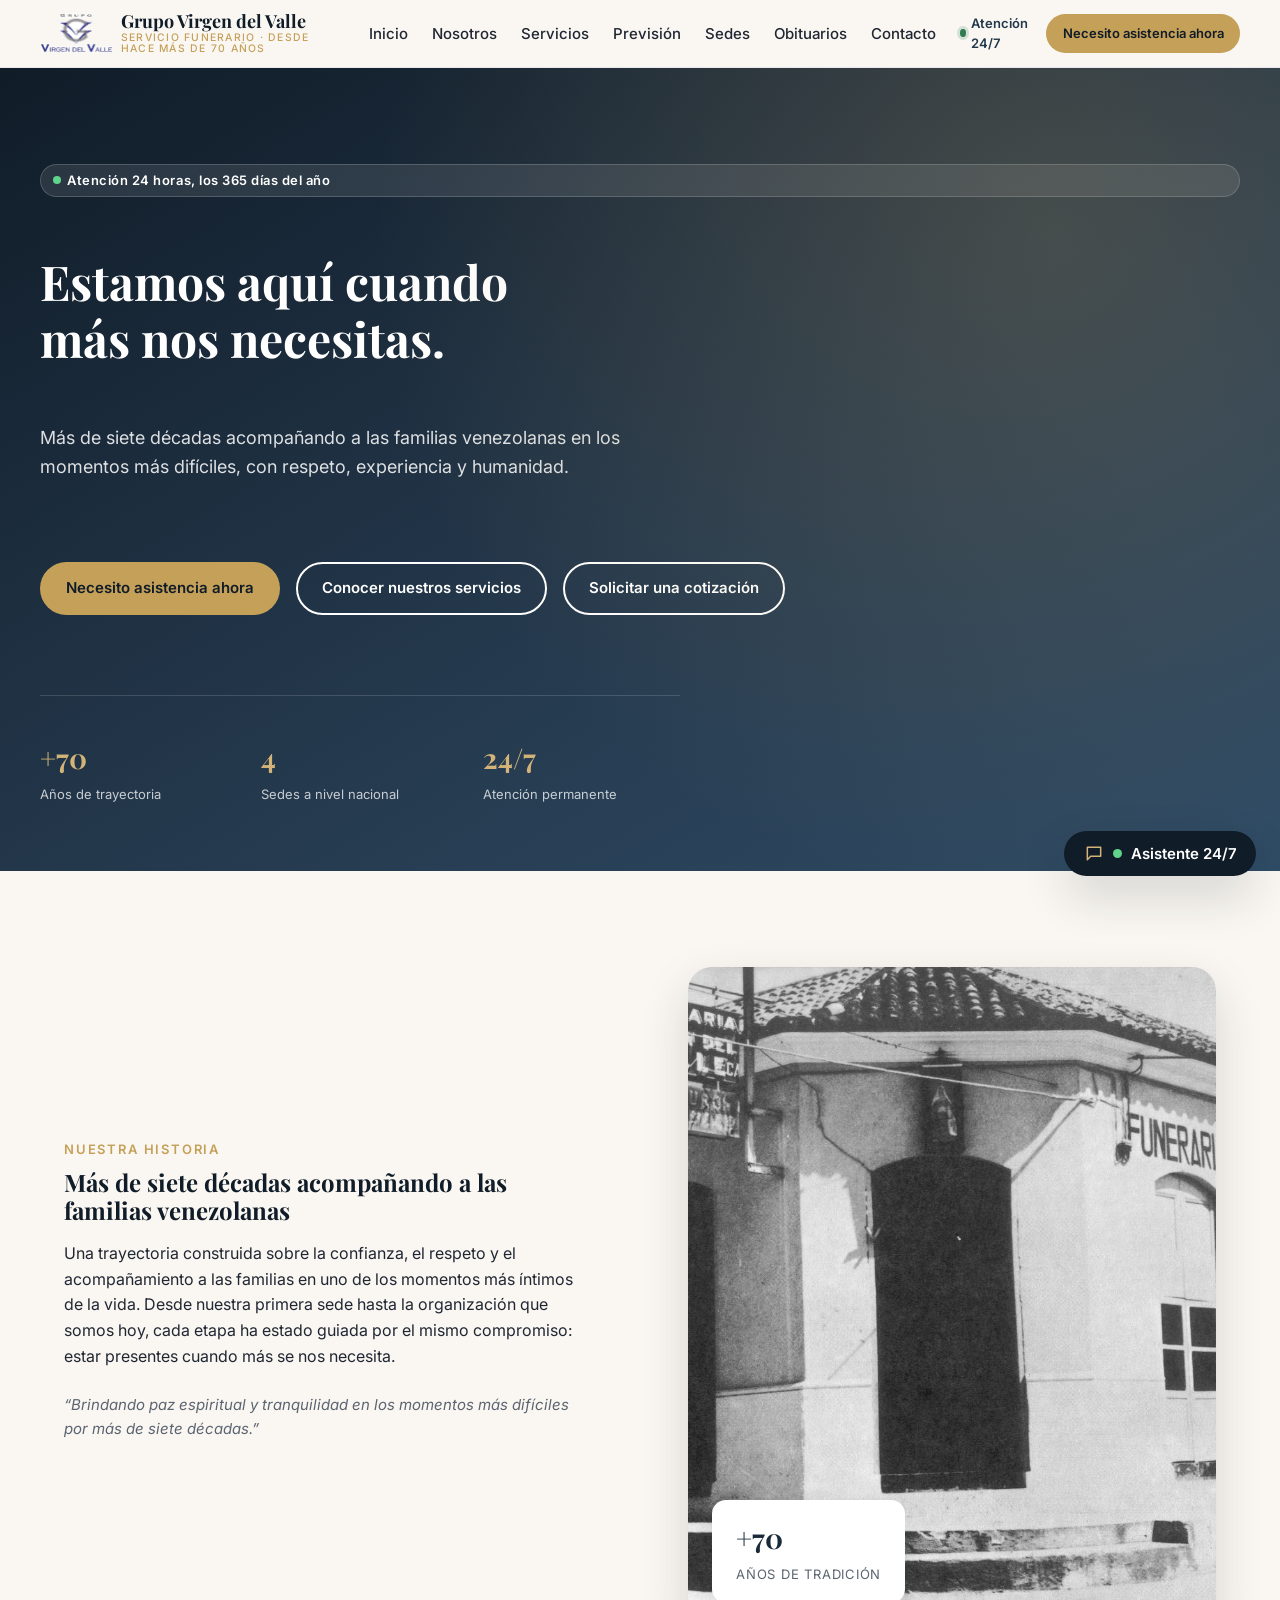
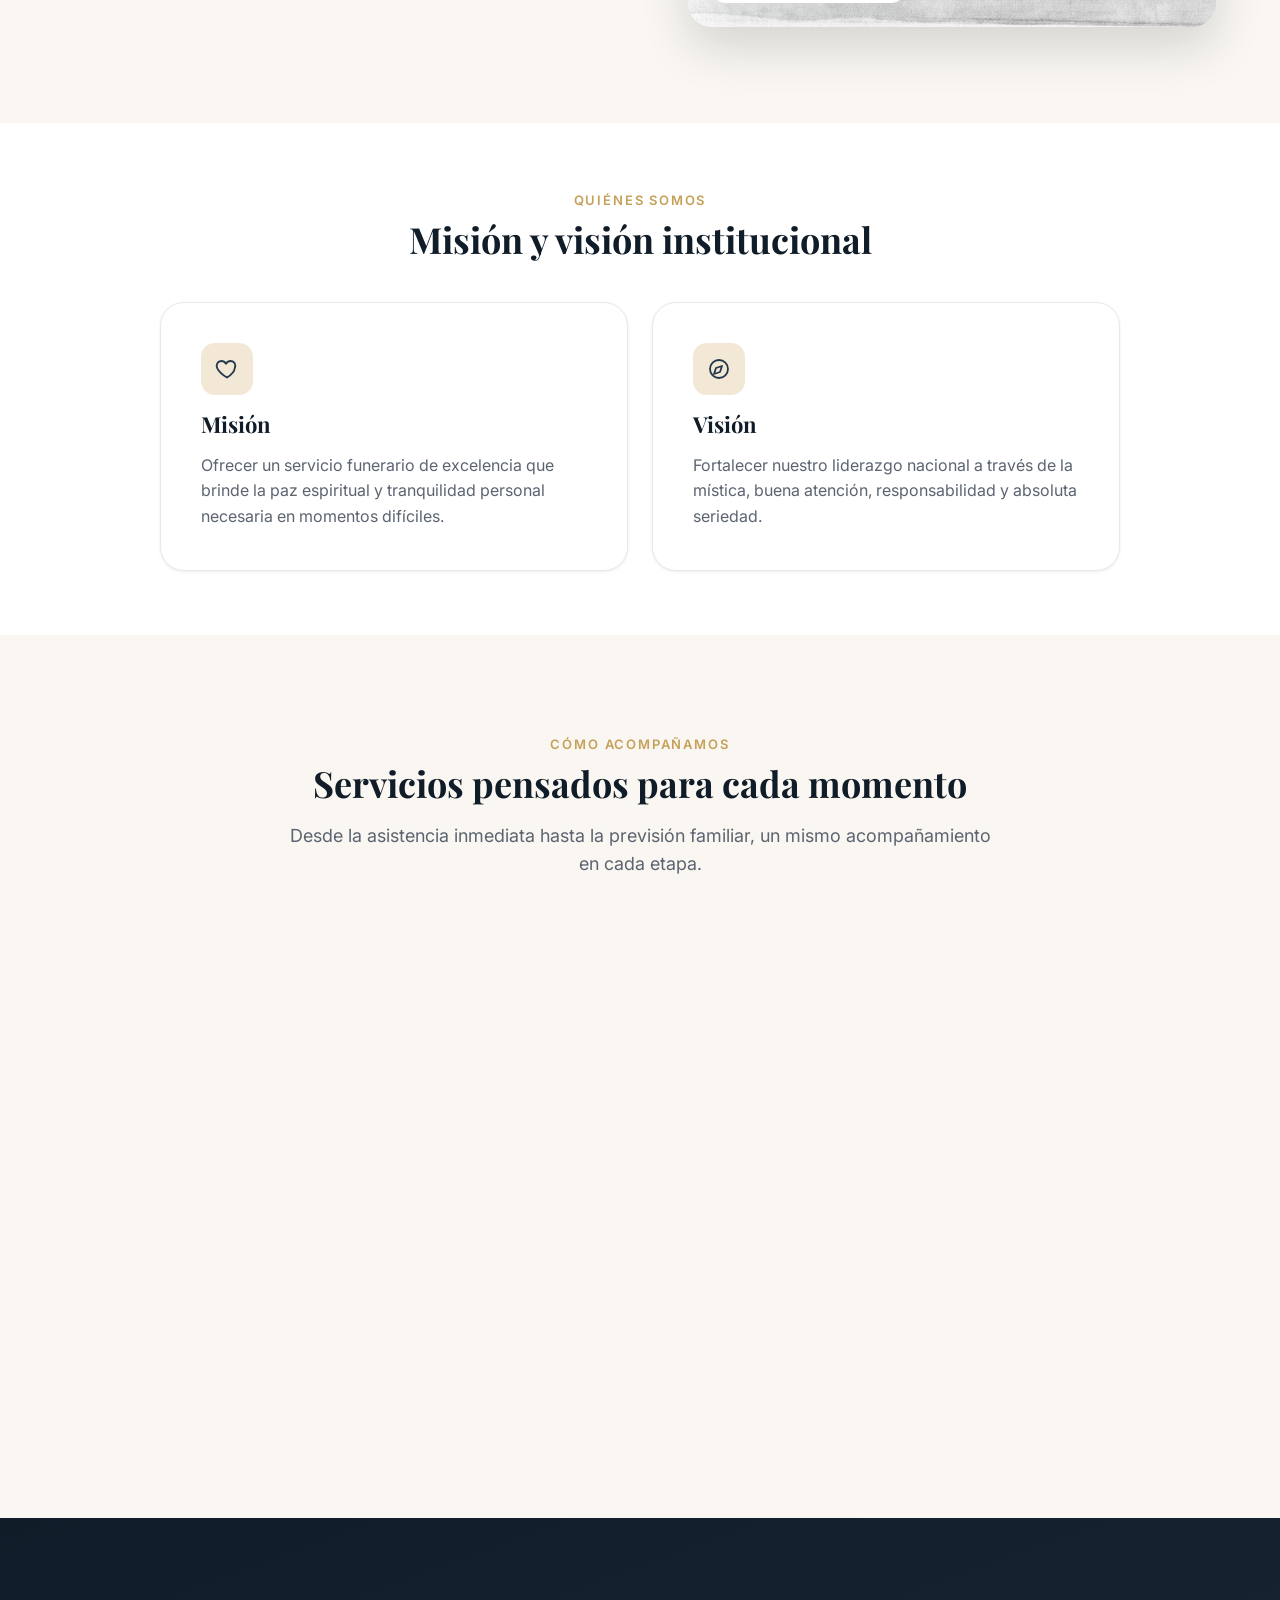
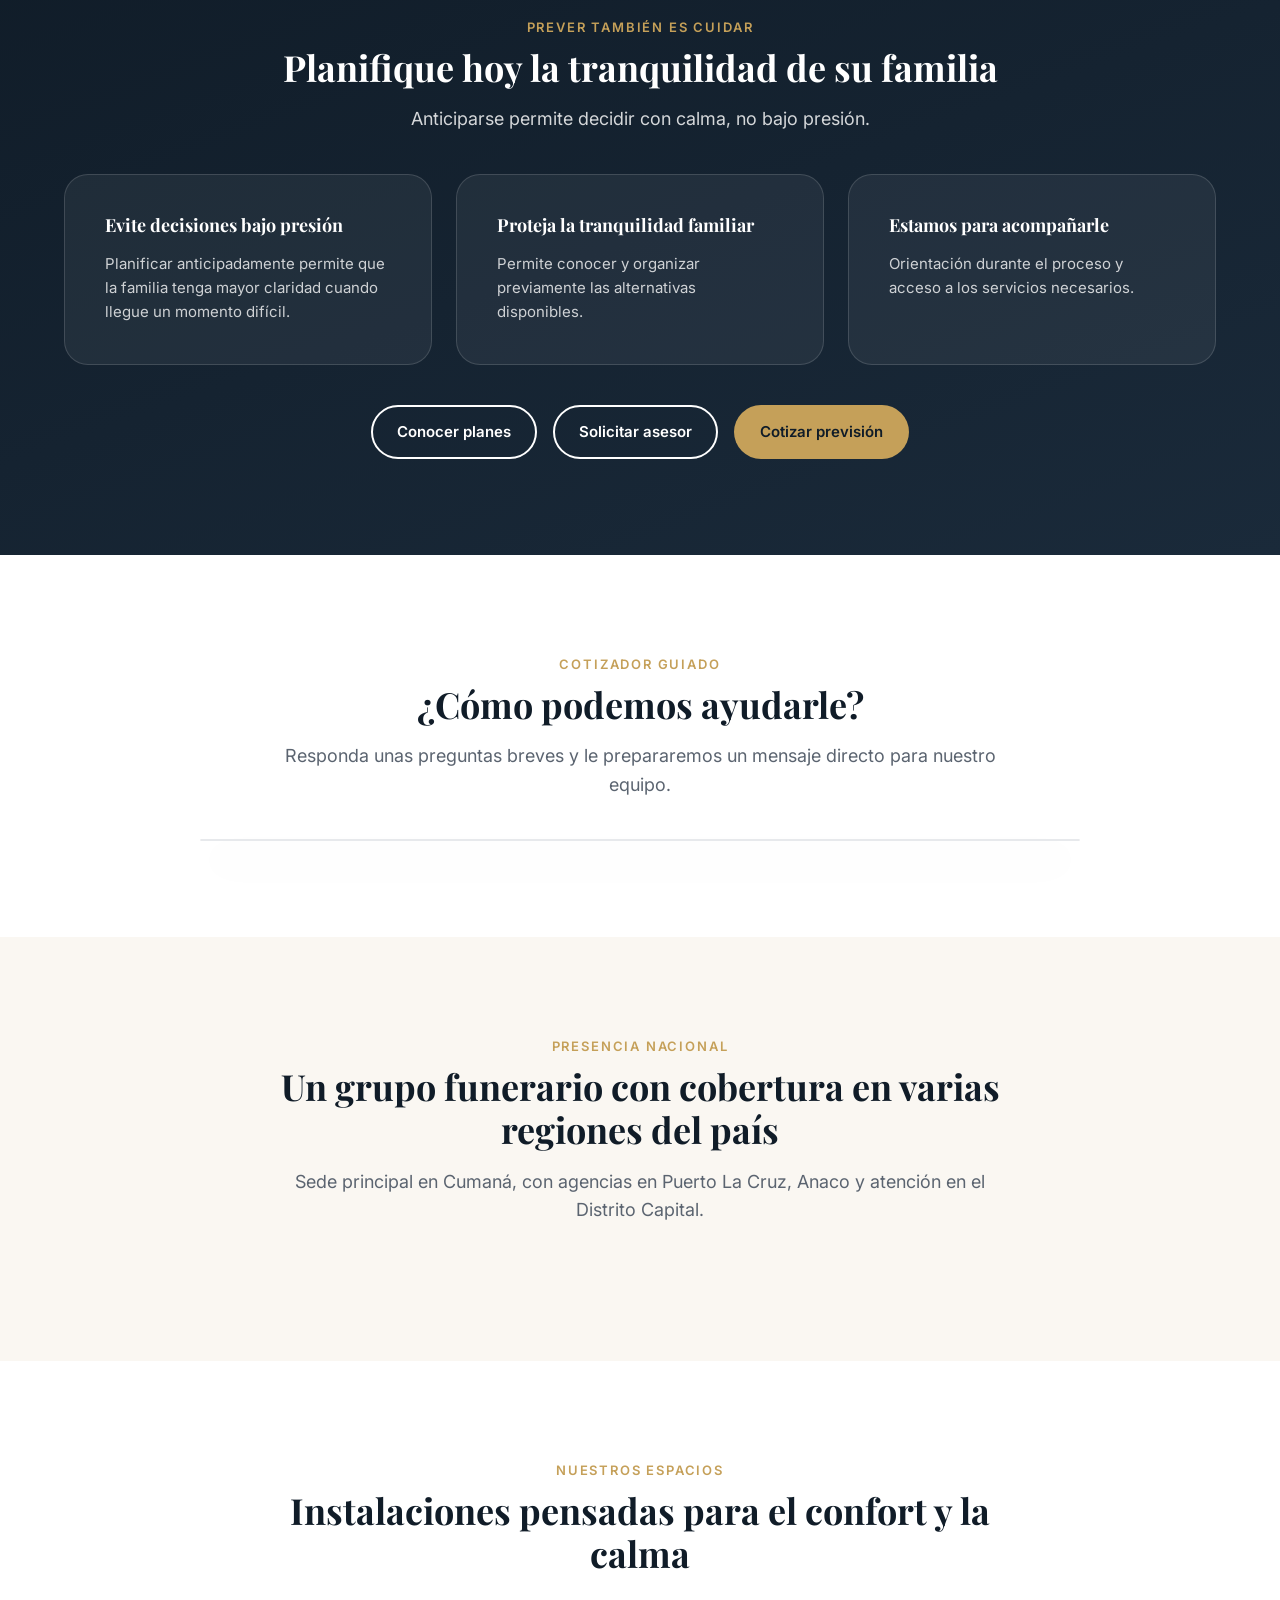
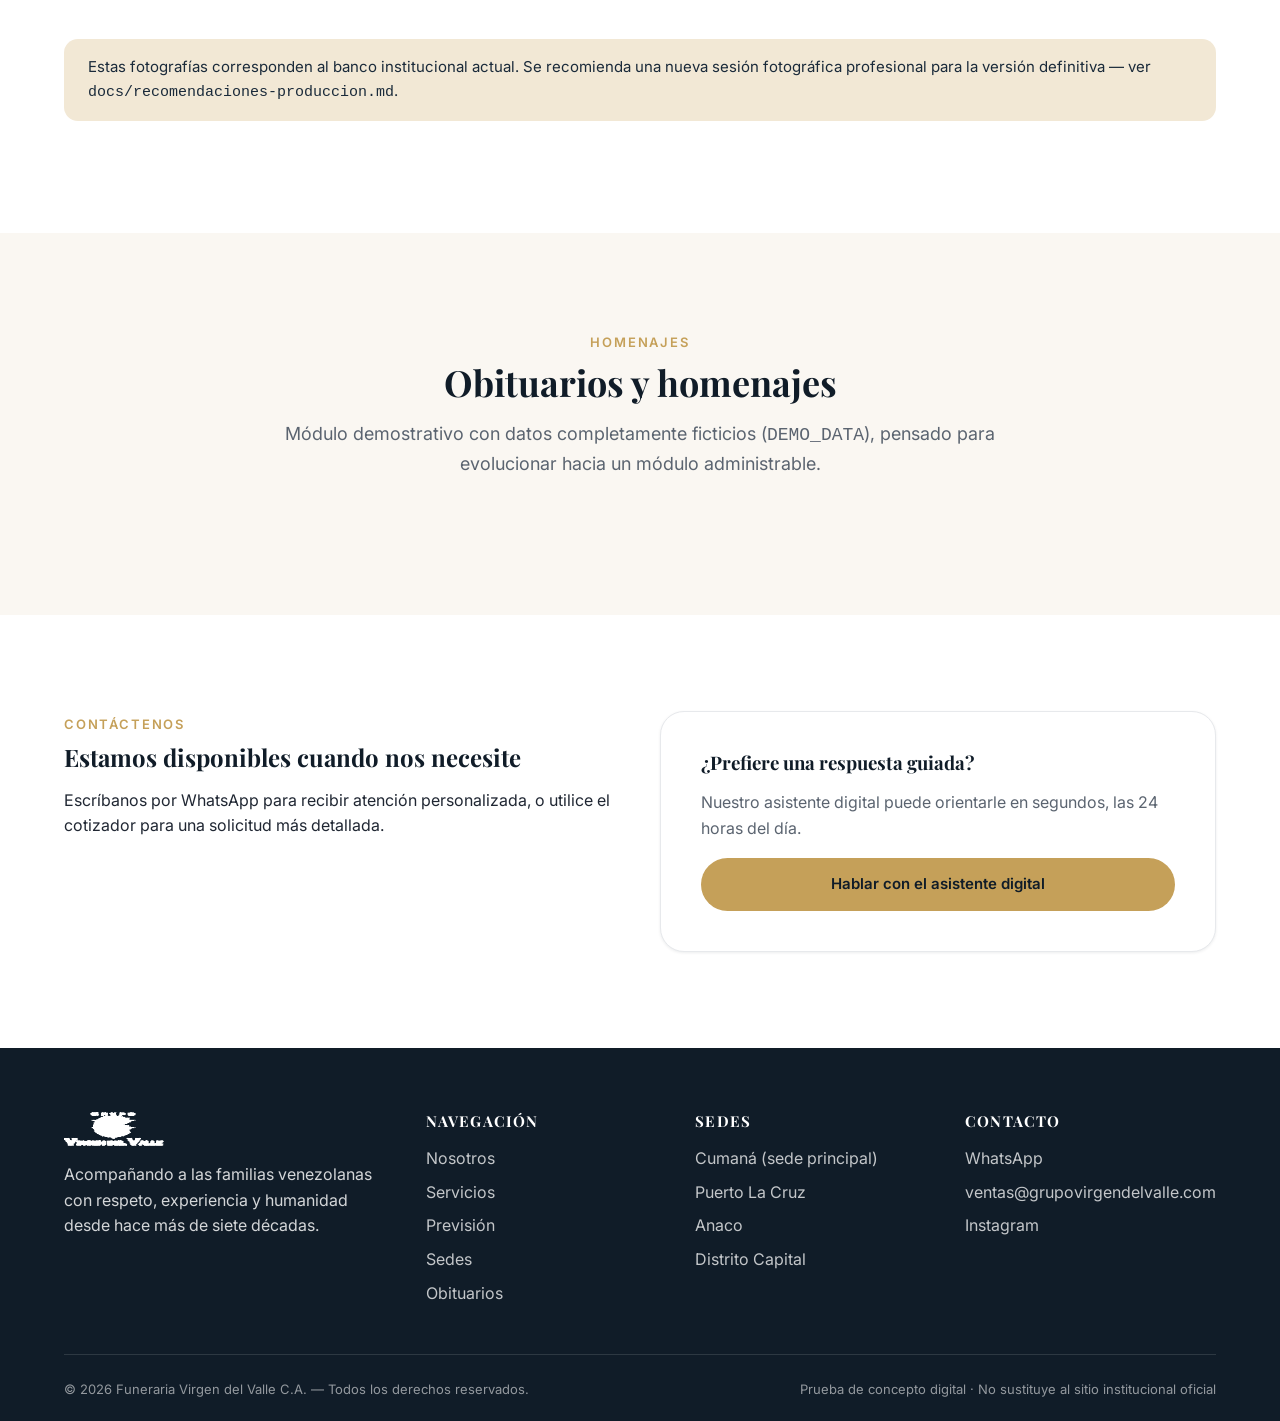
==== index.html @ b69c27d3 "feat(poc): build Virgen del Valle landing structure Independent PoC (no ties to the current producti" ====
<!doctype html>
<html lang="es">
<head>
  <meta charset="UTF-8" />
  <meta name="viewport" content="width=device-width, initial-scale=1" />
  <title>Grupo Virgen del Valle | Acompañamiento funerario 24/7 en Venezuela</title>
  <meta name="description" content="Grupo Virgen del Valle: más de siete décadas acompañando a las familias venezolanas. Atención funeraria 24/7, traslados nacionales, cremación, previsión familiar y presencia en Caracas, Cumaná, Puerto La Cruz y Anaco." />
  <link rel="canonical" href="https://elipsoftdev.github.io/grupo-virgen-del-valle-poc/" />

  <meta property="og:type" content="website" />
  <meta property="og:title" content="Grupo Virgen del Valle | Estamos aquí cuando más nos necesitas" />
  <meta property="og:description" content="Más de siete décadas acompañando a las familias venezolanas con respeto, experiencia y humanidad. Atención 24/7." />
  <meta property="og:image" content="assets/img/fachada-historica.jpg" />
  <meta property="og:locale" content="es_VE" />

  <link rel="icon" type="image/svg+xml" href="assets/img/favicon.svg" />

  <link rel="preconnect" href="https://fonts.googleapis.com" />
  <link rel="preconnect" href="https://fonts.gstatic.com" crossorigin />
  <link href="https://fonts.googleapis.com/css2?family=Playfair+Display:ital,wght@0,400;0,600;0,700;1,400&family=Inter:wght@400;500;600;700&display=swap" rel="stylesheet" />

  <link rel="stylesheet" href="css/tokens.css" />
  <link rel="stylesheet" href="css/main.css" />
  <link rel="stylesheet" href="css/components.css" />
</head>
<body>
  <a class="skip-link" href="#main-content">Saltar al contenido principal</a>

  <header class="site-header">
    <div class="container site-header__bar">
      <a class="brand" href="#inicio">
        <img src="assets/img/logo.png" alt="Logo Grupo Virgen del Valle" width="120" height="66" />
        <span class="brand-text">Grupo Virgen del Valle<small>Servicio funerario · Desde hace más de 70 años</small></span>
      </a>

      <button id="nav-toggle" class="nav-toggle" aria-label="Abrir menú de navegación" aria-expanded="false" aria-controls="main-nav">
        <svg class="icon" viewBox="0 0 24 24" aria-hidden="true"><path d="M4 7h16M4 12h16M4 17h16"/></svg>
      </button>

      <nav id="main-nav" class="main-nav" aria-label="Navegación principal">
        <ul class="main-nav__list">
          <li><a href="#inicio">Inicio</a></li>
          <li><a href="#nosotros">Nosotros</a></li>
          <li><a href="#servicios">Servicios</a></li>
          <li><a href="#prevision">Previsión</a></li>
          <li><a href="#sedes">Sedes</a></li>
          <li><a href="#obituarios">Obituarios</a></li>
          <li><a href="#contacto">Contacto</a></li>
        </ul>
        <div class="header-actions">
          <span class="header-badge"><span class="dot"></span> Atención 24/7</span>
          <a href="#" class="btn btn-primary btn-sm" data-open-assistant="urgent">Necesito asistencia ahora</a>
        </div>
      </nav>
      <div class="header-actions header-actions--desktop">
        <span class="header-badge"><span class="dot"></span> Atención 24/7</span>
        <a href="#" class="btn btn-primary btn-sm" data-open-assistant="urgent">Necesito asistencia ahora</a>
      </div>
    </div>
  </header>
  <div id="nav-scrim" class="nav-scrim"></div>

  <main id="main-content">
    <!-- HERO -->
    <section class="hero" id="inicio">
      <div class="container hero__inner">
        <span class="hero__badge"><span class="dot"></span> Atención 24 horas, los 365 días del año</span>
        <h1 data-slogan>Estamos aquí cuando más nos necesitas.</h1>
        <p class="lead" data-subtitle>Más de siete décadas acompañando a las familias venezolanas en los momentos más difíciles, con respeto, experiencia y humanidad.</p>
        <div class="hero__ctas">
          <a href="#" class="btn btn-primary" data-open-assistant="urgent">Necesito asistencia ahora</a>
          <a href="#servicios" class="btn btn-outline" data-scroll-to="servicios">Conocer nuestros servicios</a>
          <a href="#cotizador" class="btn btn-outline" data-scroll-to="cotizador">Solicitar una cotización</a>
        </div>
        <div class="hero__stats">
          <div class="hero__stat"><strong>+70</strong><span>Años de trayectoria</span></div>
          <div class="hero__stat"><strong>4</strong><span>Sedes a nivel nacional</span></div>
          <div class="hero__stat"><strong>24/7</strong><span>Atención permanente</span></div>
        </div>
      </div>
    </section>

    <!-- TRAYECTORIA -->
    <section class="section" id="nosotros">
      <div class="container trayectoria">
        <div>
          <span class="section-eyebrow">Nuestra historia</span>
          <h2 data-trayectoria-title>Más de siete décadas acompañando a las familias venezolanas</h2>
          <p data-trayectoria-body>Una trayectoria construida sobre la confianza, el respeto y el acompañamiento a las familias en uno de los momentos más íntimos de la vida.</p>
          <p class="trayectoria__note" data-historic-tagline>“Brindando paz espiritual y tranquilidad en los momentos más difíciles por más de siete décadas.”</p>
        </div>
        <div class="trayectoria__media">
          <img src="assets/img/fachada-historica.jpg" alt="Fachada histórica de la primera sede de Grupo Virgen del Valle" width="800" height="1000" loading="lazy" />
          <div class="trayectoria__badge">
            <strong>+70</strong>
            <span>Años de tradición</span>
          </div>
        </div>
      </div>
    </section>

    <!-- MISIÓN Y VISIÓN -->
    <section class="section section--surface section--tight">
      <div class="container">
        <div class="section-header">
          <span class="section-eyebrow">Quiénes somos</span>
          <h2>Misión y visión institucional</h2>
        </div>
        <div class="mv-grid">
          <article class="card mv-card">
            <div class="icon-badge" aria-hidden="true"><svg class="icon" viewBox="0 0 24 24"><path d="M12 20.5s-7.5-4.6-9.7-9.2C.7 7.6 2.6 4 6.3 4c2.1 0 3.7 1.1 4.7 2.7C12 5.1 13.6 4 15.7 4c3.7 0 5.6 3.6 4 7.3C19.5 15.9 12 20.5 12 20.5Z"/></svg></div>
            <h3>Misión</h3>
            <p data-mission>Ofrecer un servicio funerario de excelencia que brinde la paz espiritual y tranquilidad personal necesaria en momentos difíciles.</p>
          </article>
          <article class="card mv-card">
            <div class="icon-badge" aria-hidden="true"><svg class="icon" viewBox="0 0 24 24"><circle cx="12" cy="12" r="9"/><path d="m15 9-2 6-6 2 2-6z"/></svg></div>
            <h3>Visión</h3>
            <p data-vision>Fortalecer nuestro liderazgo nacional a través de la mística, buena atención, responsabilidad y absoluta seriedad.</p>
          </article>
        </div>
      </div>
    </section>

    <!-- SERVICIOS -->
    <section class="section" id="servicios">
      <div class="container">
        <div class="section-header">
          <span class="section-eyebrow">Cómo acompañamos</span>
          <h2>Servicios pensados para cada momento</h2>
          <p>Desde la asistencia inmediata hasta la previsión familiar, un mismo acompañamiento en cada etapa.</p>
        </div>
        <div class="services-grid" id="services-grid"></div>
      </div>
    </section>

    <!-- PREVISIÓN -->
    <section class="section section--primary" id="prevision">
      <div class="container">
        <div class="section-header">
          <span class="section-eyebrow">Prever también es cuidar</span>
          <h2>Planifique hoy la tranquilidad de su familia</h2>
          <p>Anticiparse permite decidir con calma, no bajo presión.</p>
        </div>
        <div class="prevision-grid">
          <div class="prevision-card">
            <h3>Evite decisiones bajo presión</h3>
            <p>Planificar anticipadamente permite que la familia tenga mayor claridad cuando llegue un momento difícil.</p>
          </div>
          <div class="prevision-card">
            <h3>Proteja la tranquilidad familiar</h3>
            <p>Permite conocer y organizar previamente las alternativas disponibles.</p>
          </div>
          <div class="prevision-card">
            <h3>Estamos para acompañarle</h3>
            <p>Orientación durante el proceso y acceso a los servicios necesarios.</p>
          </div>
        </div>
        <div class="prevision-ctas">
          <a href="#servicios" class="btn btn-outline" data-scroll-to="servicios">Conocer planes</a>
          <a href="#" class="btn btn-outline" data-open-assistant="prevision">Solicitar asesor</a>
          <a href="#cotizador" class="btn btn-primary" data-scroll-to="cotizador">Cotizar previsión</a>
        </div>
      </div>
    </section>

    <!-- COTIZADOR -->
    <section class="section section--surface" id="cotizador">
      <div class="container">
        <div class="section-header">
          <span class="section-eyebrow">Cotizador guiado</span>
          <h2>¿Cómo podemos ayudarle?</h2>
          <p>Responda unas preguntas breves y le prepararemos un mensaje directo para nuestro equipo.</p>
        </div>
        <div class="quoter" id="quoter"></div>
      </div>
    </section>

    <!-- SEDES -->
    <section class="section" id="sedes">
      <div class="container">
        <div class="section-header">
          <span class="section-eyebrow">Presencia nacional</span>
          <h2>Un grupo funerario con cobertura en varias regiones del país</h2>
          <p>Sede principal en Cumaná, con agencias en Puerto La Cruz, Anaco y atención en el Distrito Capital.</p>
        </div>
        <div class="locations-grid" id="locations-grid"></div>
      </div>
    </section>

    <!-- INSTALACIONES -->
    <section class="section section--surface" id="instalaciones">
      <div class="container">
        <div class="section-header">
          <span class="section-eyebrow">Nuestros espacios</span>
          <h2>Instalaciones pensadas para el confort y la calma</h2>
        </div>
        <div class="gallery-grid" id="gallery-grid"></div>
        <p class="gallery-note">Estas fotografías corresponden al banco institucional actual. Se recomienda una nueva sesión fotográfica profesional para la versión definitiva — ver <code>docs/recomendaciones-produccion.md</code>.</p>
      </div>
    </section>

    <!-- OBITUARIOS -->
    <section class="section" id="obituarios">
      <div class="container">
        <div class="section-header">
          <span class="section-eyebrow">Homenajes</span>
          <h2>Obituarios y homenajes</h2>
          <p>Módulo demostrativo con datos completamente ficticios (<code>DEMO_DATA</code>), pensado para evolucionar hacia un módulo administrable.</p>
        </div>
        <div class="obituaries-grid" id="obituaries-grid"></div>
      </div>
    </section>

    <!-- CONTACTO -->
    <section class="section section--surface" id="contacto">
      <div class="container contact-grid">
        <div>
          <span class="section-eyebrow">Contáctenos</span>
          <h2>Estamos disponibles cuando nos necesite</h2>
          <p>Escríbanos por WhatsApp para recibir atención personalizada, o utilice el cotizador para una solicitud más detallada.</p>
          <div class="contact-list" id="contact-info"></div>
        </div>
        <div class="card" style="padding: var(--space-lg);">
          <h3>¿Prefiere una respuesta guiada?</h3>
          <p style="color: var(--color-text-muted);">Nuestro asistente digital puede orientarle en segundos, las 24 horas del día.</p>
          <a href="#" class="btn btn-primary btn-block" data-open-assistant="root">Hablar con el asistente digital</a>
        </div>
      </div>
    </section>
  </main>

  <footer class="site-footer">
    <div class="container">
      <div class="footer-grid">
        <div>
          <a class="footer-brand" href="#inicio">
            <img src="assets/img/logo.png" alt="Grupo Virgen del Valle" width="100" height="55" />
          </a>
          <p style="max-width: 32ch;">Acompañando a las familias venezolanas con respeto, experiencia y humanidad desde hace más de siete décadas.</p>
        </div>
        <div>
          <h4>Navegación</h4>
          <ul>
            <li><a href="#nosotros">Nosotros</a></li>
            <li><a href="#servicios">Servicios</a></li>
            <li><a href="#prevision">Previsión</a></li>
            <li><a href="#sedes">Sedes</a></li>
            <li><a href="#obituarios">Obituarios</a></li>
          </ul>
        </div>
        <div>
          <h4>Sedes</h4>
          <ul>
            <li><a href="#sede-cumana">Cumaná (sede principal)</a></li>
            <li><a href="#sede-puerto-la-cruz">Puerto La Cruz</a></li>
            <li><a href="#sede-anaco">Anaco</a></li>
            <li><a href="#sede-caracas">Distrito Capital</a></li>
          </ul>
        </div>
        <div>
          <h4>Contacto</h4>
          <ul>
            <li><a id="footer-whatsapp" href="#" target="_blank" rel="noopener">WhatsApp</a></li>
            <li><a href="mailto:ventas@grupovirgendelvalle.com">ventas@grupovirgendelvalle.com</a></li>
            <li><a href="https://www.instagram.com/grupovirgendelvalle/" target="_blank" rel="noopener">Instagram</a></li>
          </ul>
        </div>
      </div>
      <div class="footer-bottom">
        <span>© <span id="footer-year">2026</span> Funeraria Virgen del Valle C.A. — Todos los derechos reservados.</span>
        <span>Prueba de concepto digital · No sustituye al sitio institucional oficial</span>
      </div>
    </div>
  </footer>

  <!-- ASISTENTE DIGITAL -->
  <button id="assistant-launcher" class="assistant-launcher" aria-haspopup="dialog" aria-expanded="false" aria-controls="assistant-panel">
    <svg class="icon" viewBox="0 0 24 24" aria-hidden="true"><path d="M4 5h16v11H8l-4 4Z"/></svg>
    <span class="pulse" aria-hidden="true"></span>
    <span class="label">Asistente 24/7</span>
  </button>

  <div id="assistant-panel" class="assistant-panel" role="dialog" aria-modal="false" aria-labelledby="assistant-title" aria-hidden="true">
    <div class="assistant-panel__header">
      <div>
        <h3 id="assistant-title">Asistente Virgen del Valle</h3>
        <p>Orientación digital 24/7 (simulada)</p>
      </div>
      <button id="assistant-close" class="assistant-panel__close" aria-label="Cerrar asistente">✕</button>
    </div>
    <div id="assistant-body" class="assistant-panel__body" aria-live="polite"></div>
    <div class="assistant-panel__footer">Asistente digital 24/7 · Respuestas guiadas, con escalamiento a un asesor humano</div>
  </div>

  <!-- MODAL OBITUARIO -->
  <div id="obituary-modal" class="modal-overlay">
    <div class="modal" role="dialog" aria-modal="true" aria-labelledby="obituary-modal-title" tabindex="-1">
      <button class="modal__close" aria-label="Cerrar">✕</button>
      <div id="obituary-modal-content"></div>
    </div>
  </div>

  <script src="data/config.js"></script>
  <script src="data/company.js"></script>
  <script src="data/locations.js"></script>
  <script src="data/services.js"></script>
  <script src="data/demo-obituaries.js"></script>
  <script src="js/icons.js"></script>
  <script src="js/render.js"></script>
  <script src="js/quote.js"></script>
  <script src="js/assistant.js"></script>
  <script src="js/main.js"></script>
</body>
</html>
---- css/tokens.css ----
/**
 * Design tokens — Grupo Virgen del Valle
 *
 * Paleta e tipografías tomadas como referencia provisional de la
 * identidad actualmente en uso por la empresa (azul profundo institucional
 * + acento dorado discreto). Deben sustituirse por los valores exactos
 * del manual de identidad gráfica oficial cuando el cliente lo entregue.
 * Todo el sitio consume estas variables: cambiar la marca es cuestión de
 * editar este único archivo.
 */
:root {
  /* Color de marca */
  --color-navy-950: #101c28;
  --color-navy-900: #1a2a3a;
  --color-navy-800: #24384c;
  --color-navy-700: #2f4c66;
  --color-navy-600: #3f6688;

  --color-gold-500: #c5a059;
  --color-gold-400: #d3b378;
  --color-gold-100: #f2e8d5;

  --color-ivory: #faf7f2;
  --color-white: #ffffff;
  --color-silver-200: #e7e9ec;
  --color-silver-300: #d7dbe0;

  --color-gray-600: #5b6470;
  --color-gray-500: #767f8a;
  --color-gray-900: #202733;

  --color-success: #2f7a4f;

  /* Semántica */
  --color-bg: var(--color-ivory);
  --color-surface: var(--color-white);
  --color-text: var(--color-gray-900);
  --color-text-muted: var(--color-gray-600);
  --color-primary: var(--color-navy-900);
  --color-primary-strong: var(--color-navy-950);
  --color-accent: var(--color-gold-500);
  --color-border: var(--color-silver-200);
  --color-on-primary: var(--color-white);

  /* Tipografía */
  --font-heading: "Playfair Display", "Georgia", "Times New Roman", serif;
  --font-body: "Inter", "Segoe UI", system-ui, -apple-system, sans-serif;

  --fs-xs: 0.8125rem;
  --fs-sm: 0.9375rem;
  --fs-base: 1rem;
  --fs-md: 1.125rem;
  --fs-lg: 1.375rem;
  --fs-xl: 1.75rem;
  --fs-2xl: 2.25rem;
  --fs-3xl: 3rem;

  /* Espaciado */
  --space-3xs: 0.25rem;
  --space-2xs: 0.5rem;
  --space-xs: 0.75rem;
  --space-sm: 1rem;
  --space-md: 1.5rem;
  --space-lg: 2.5rem;
  --space-xl: 4rem;
  --space-2xl: 6rem;

  /* Forma */
  --radius-sm: 8px;
  --radius-md: 14px;
  --radius-lg: 24px;
  --radius-pill: 999px;

  --shadow-sm: 0 1px 3px rgba(16, 28, 40, 0.08);
  --shadow-md: 0 8px 24px rgba(16, 28, 40, 0.1);
  --shadow-lg: 0 20px 48px rgba(16, 28, 40, 0.16);

  --max-width: 1200px;
  --transition-base: 220ms ease;
}

@media (prefers-reduced-motion: reduce) {
  :root {
    --transition-base: 0ms;
  }
}
---- css/main.css ----
/* Reset & base */
*,
*::before,
*::after {
  box-sizing: border-box;
}

html {
  scroll-behavior: smooth;
}

@media (prefers-reduced-motion: reduce) {
  html {
    scroll-behavior: auto;
  }
  *,
  *::before,
  *::after {
    animation-duration: 0.01ms !important;
    animation-iteration-count: 1 !important;
    transition-duration: 0.01ms !important;
    scroll-behavior: auto !important;
  }
}

body {
  margin: 0;
  font-family: var(--font-body);
  font-size: var(--fs-base);
  line-height: 1.6;
  color: var(--color-text);
  background: var(--color-bg);
  -webkit-font-smoothing: antialiased;
}

img {
  max-width: 100%;
  display: block;
}

h1,
h2,
h3,
h4 {
  font-family: var(--font-heading);
  color: var(--color-primary-strong);
  line-height: 1.2;
  margin: 0 0 var(--space-sm);
}

p {
  margin: 0 0 var(--space-sm);
}

a {
  color: var(--color-navy-700);
}

ul {
  margin: 0;
  padding: 0;
  list-style: none;
}

button {
  font-family: inherit;
}

:focus-visible {
  outline: 3px solid var(--color-gold-500);
  outline-offset: 2px;
}

.sr-only {
  position: absolute;
  width: 1px;
  height: 1px;
  padding: 0;
  margin: -1px;
  overflow: hidden;
  clip: rect(0, 0, 0, 0);
  white-space: nowrap;
  border: 0;
}

.skip-link {
  position: absolute;
  left: var(--space-sm);
  top: -60px;
  background: var(--color-primary);
  color: var(--color-on-primary);
  padding: var(--space-2xs) var(--space-sm);
  border-radius: var(--radius-sm);
  z-index: 1000;
  transition: top var(--transition-base);
}

.skip-link:focus {
  top: var(--space-sm);
}

.container {
  max-width: var(--max-width);
  margin: 0 auto;
  padding: 0 var(--space-md);
}

.section {
  padding: var(--space-2xl) 0;
}

.section--tight {
  padding: var(--space-xl) 0;
}

.section--surface {
  background: var(--color-surface);
}

.section--primary {
  background: linear-gradient(160deg, var(--color-primary-strong), var(--color-primary));
  color: var(--color-on-primary);
}

.section--primary h2,
.section--primary h3 {
  color: var(--color-on-primary);
}

.section-eyebrow {
  display: inline-block;
  font-size: var(--fs-xs);
  letter-spacing: 0.14em;
  text-transform: uppercase;
  color: var(--color-accent);
  font-weight: 600;
  margin-bottom: var(--space-2xs);
}

.section-header {
  max-width: 720px;
  margin: 0 auto var(--space-lg);
  text-align: center;
}

.section-header h2 {
  font-size: var(--fs-2xl);
}

.section-header p {
  color: var(--color-text-muted);
  font-size: var(--fs-md);
}

.section--primary .section-header p {
  color: rgba(255, 255, 255, 0.82);
}

/* Botones */
.btn {
  display: inline-flex;
  align-items: center;
  justify-content: center;
  gap: var(--space-2xs);
  padding: 0.85em 1.6em;
  border-radius: var(--radius-pill);
  font-weight: 600;
  font-size: var(--fs-sm);
  text-decoration: none;
  border: 2px solid transparent;
  cursor: pointer;
  transition: transform var(--transition-base), box-shadow var(--transition-base), background var(--transition-base), color var(--transition-base);
  white-space: nowrap;
}

.btn:hover {
  transform: translateY(-2px);
}

.btn-primary {
  background: var(--color-accent);
  color: var(--color-navy-950);
}

.btn-primary:hover {
  box-shadow: var(--shadow-md);
}

.btn-outline {
  background: transparent;
  border-color: currentColor;
  color: inherit;
}

.btn-outline:hover {
  background: rgba(255, 255, 255, 0.1);
}

.btn-ghost {
  background: rgba(16, 28, 40, 0.06);
  color: var(--color-primary-strong);
}

.btn-ghost:hover {
  background: rgba(16, 28, 40, 0.12);
}

.btn-sm {
  padding: 0.55em 1.1em;
  font-size: var(--fs-xs);
}

.btn-block {
  width: 100%;
}

.btn:disabled {
  opacity: 0.5;
  cursor: not-allowed;
  transform: none;
}

/* Header */
.site-header {
  position: sticky;
  top: 0;
  z-index: 100;
  background: rgba(250, 247, 242, 0.92);
  backdrop-filter: blur(10px);
  border-bottom: 1px solid var(--color-border);
}

.site-header__bar {
  display: flex;
  align-items: center;
  justify-content: space-between;
  gap: var(--space-md);
  padding: var(--space-xs) 0;
}

.brand {
  display: flex;
  align-items: center;
  gap: var(--space-2xs);
  text-decoration: none;
  color: var(--color-primary-strong);
}

.brand img {
  height: 40px;
  width: auto;
}

.brand-text {
  font-family: var(--font-heading);
  font-weight: 700;
  font-size: var(--fs-md);
  line-height: 1.1;
}

.brand-text small {
  display: block;
  font-family: var(--font-body);
  font-weight: 500;
  font-size: 0.65rem;
  letter-spacing: 0.12em;
  text-transform: uppercase;
  color: var(--color-accent);
}

.main-nav {
  display: flex;
  align-items: center;
  gap: var(--space-lg);
}

.main-nav > .header-actions {
  display: none;
}

.main-nav__list {
  display: flex;
  gap: var(--space-md);
}

.main-nav__list a {
  color: var(--color-text);
  text-decoration: none;
  font-weight: 500;
  font-size: var(--fs-sm);
  padding: var(--space-3xs) 0;
  border-bottom: 2px solid transparent;
  transition: border-color var(--transition-base), color var(--transition-base);
}

.main-nav__list a:hover,
.main-nav__list a:focus-visible {
  border-color: var(--color-accent);
  color: var(--color-primary-strong);
}

.header-actions {
  display: flex;
  align-items: center;
  gap: var(--space-sm);
}

.header-badge {
  display: inline-flex;
  align-items: center;
  gap: 0.4em;
  font-size: var(--fs-xs);
  font-weight: 600;
  color: var(--color-navy-800);
}

.header-badge .dot {
  width: 8px;
  height: 8px;
  border-radius: 50%;
  background: var(--color-success);
  box-shadow: 0 0 0 3px rgba(47, 122, 79, 0.18);
}

.nav-toggle {
  display: none;
  background: none;
  border: none;
  cursor: pointer;
  padding: var(--space-2xs);
  color: var(--color-primary-strong);
}

.nav-toggle svg {
  width: 26px;
  height: 26px;
}

/* Hero */
.hero {
  position: relative;
  background: linear-gradient(150deg, var(--color-primary-strong) 0%, var(--color-navy-800) 55%, var(--color-navy-700) 100%);
  color: var(--color-on-primary);
  overflow: hidden;
}

.hero::after {
  content: "";
  position: absolute;
  inset: 0;
  background: radial-gradient(circle at 82% 20%, rgba(197, 160, 89, 0.22), transparent 55%);
  pointer-events: none;
}

.hero__inner {
  position: relative;
  padding: var(--space-2xl) 0 var(--space-xl);
  display: grid;
  gap: var(--space-lg);
}

.hero__badge {
  display: inline-flex;
  align-items: center;
  gap: 0.5em;
  padding: 0.4em 0.9em;
  border-radius: var(--radius-pill);
  background: rgba(255, 255, 255, 0.1);
  border: 1px solid rgba(255, 255, 255, 0.18);
  font-size: var(--fs-xs);
  font-weight: 600;
  letter-spacing: 0.04em;
  margin-bottom: var(--space-sm);
}

.hero__badge .dot {
  width: 8px;
  height: 8px;
  border-radius: 50%;
  background: #5fd48a;
}

.hero h1 {
  color: var(--color-on-primary);
  font-size: clamp(2.1rem, 4.5vw, var(--fs-3xl));
  max-width: 18ch;
  margin-bottom: var(--space-sm);
}

.hero p.lead {
  font-size: var(--fs-md);
  color: rgba(255, 255, 255, 0.85);
  max-width: 56ch;
  margin-bottom: var(--space-lg);
}

.hero__ctas {
  display: flex;
  flex-wrap: wrap;
  gap: var(--space-sm);
}

.hero__stats {
  display: grid;
  grid-template-columns: repeat(3, minmax(0, 1fr));
  gap: var(--space-md);
  margin-top: var(--space-lg);
  padding-top: var(--space-lg);
  border-top: 1px solid rgba(255, 255, 255, 0.14);
  max-width: 640px;
}

.hero__stat strong {
  display: block;
  font-family: var(--font-heading);
  font-size: var(--fs-xl);
  color: var(--color-gold-400);
}

.hero__stat span {
  font-size: var(--fs-xs);
  color: rgba(255, 255, 255, 0.75);
}

/* Footer */
.site-footer {
  background: var(--color-primary-strong);
  color: rgba(255, 255, 255, 0.82);
  padding: var(--space-xl) 0 var(--space-md);
}

.footer-grid {
  display: grid;
  grid-template-columns: 1.4fr repeat(3, 1fr);
  gap: var(--space-lg);
  padding-bottom: var(--space-lg);
  border-bottom: 1px solid rgba(255, 255, 255, 0.12);
}

.footer-brand {
  display: flex;
  align-items: center;
  gap: var(--space-2xs);
  color: var(--color-on-primary);
  text-decoration: none;
  margin-bottom: var(--space-sm);
}

.footer-brand img {
  height: 34px;
  filter: brightness(0) invert(1);
}

.site-footer h4 {
  color: var(--color-on-primary);
  font-size: var(--fs-sm);
  text-transform: uppercase;
  letter-spacing: 0.08em;
  margin-bottom: var(--space-sm);
}

.site-footer ul li {
  margin-bottom: var(--space-2xs);
}

.site-footer a {
  color: rgba(255, 255, 255, 0.75);
  text-decoration: none;
}

.site-footer a:hover {
  color: var(--color-gold-400);
}

.footer-bottom {
  padding-top: var(--space-md);
  display: flex;
  justify-content: space-between;
  flex-wrap: wrap;
  gap: var(--space-sm);
  font-size: var(--fs-xs);
  color: rgba(255, 255, 255, 0.55);
}

/* Utilidades de icono */
.icon {
  width: 1em;
  height: 1em;
  display: inline-block;
  stroke: currentColor;
  fill: none;
  stroke-width: 1.8;
  stroke-linecap: round;
  stroke-linejoin: round;
}

/* Reveal on scroll */
.reveal {
  opacity: 0;
  transform: translateY(16px);
  transition: opacity 600ms ease, transform 600ms ease;
}

.reveal.is-visible {
  opacity: 1;
  transform: none;
}

@media (prefers-reduced-motion: reduce) {
  .reveal {
    opacity: 1;
    transform: none;
  }
}

/* Responsive */
@media (max-width: 960px) {
  .footer-grid {
    grid-template-columns: 1fr 1fr;
  }
}

@media (max-width: 860px) {
  .main-nav {
    position: fixed;
    inset: 0 0 0 30%;
    background: var(--color-primary-strong);
    flex-direction: column;
    align-items: flex-start;
    padding: calc(var(--space-2xl)) var(--space-lg) var(--space-lg);
    transform: translateX(100%);
    transition: transform var(--transition-base);
    z-index: 90;
  }

  .main-nav.is-open {
    transform: translateX(0);
  }

  .main-nav__list {
    flex-direction: column;
    gap: var(--space-md);
    width: 100%;
  }

  .main-nav__list a {
    color: rgba(255, 255, 255, 0.9);
    font-size: var(--fs-md);
    display: block;
  }

  .main-nav > .header-actions {
    display: flex;
    margin-top: var(--space-lg);
    flex-direction: column;
    align-items: flex-start;
    width: 100%;
  }

  .main-nav .header-badge {
    color: var(--color-gold-400);
  }

  .nav-toggle {
    display: inline-flex;
  }

  .site-header .header-actions--desktop {
    display: none;
  }

  .nav-scrim {
    position: fixed;
    inset: 0;
    background: rgba(16, 28, 40, 0.55);
    opacity: 0;
    pointer-events: none;
    transition: opacity var(--transition-base);
    z-index: 85;
  }

  .nav-scrim.is-visible {
    opacity: 1;
    pointer-events: auto;
  }
}

@media (max-width: 640px) {
  .hero__stats {
    grid-template-columns: repeat(3, 1fr);
    gap: var(--space-sm);
  }

  .footer-grid {
    grid-template-columns: 1fr;
  }

  .section {
    padding: var(--space-xl) 0;
  }
}
---- css/components.css ----
/* Cards genéricas */
.card {
  background: var(--color-surface);
  border-radius: var(--radius-lg);
  border: 1px solid var(--color-border);
  box-shadow: var(--shadow-sm);
  transition: transform var(--transition-base), box-shadow var(--transition-base);
}

.card:hover {
  transform: translateY(-4px);
  box-shadow: var(--shadow-md);
}

/* Trayectoria */
.trayectoria {
  display: grid;
  grid-template-columns: 1fr 1fr;
  gap: var(--space-2xl);
  align-items: center;
}

.trayectoria__media {
  position: relative;
  border-radius: var(--radius-lg);
  overflow: hidden;
  box-shadow: var(--shadow-lg);
}

.trayectoria__media img {
  width: 100%;
  height: 100%;
  object-fit: cover;
  aspect-ratio: 4 / 5;
}

.trayectoria__badge {
  position: absolute;
  left: var(--space-md);
  bottom: var(--space-md);
  background: var(--color-surface);
  border-radius: var(--radius-md);
  padding: var(--space-sm) var(--space-md);
  box-shadow: var(--shadow-md);
}

.trayectoria__badge strong {
  display: block;
  font-family: var(--font-heading);
  font-size: var(--fs-xl);
  color: var(--color-primary);
}

.trayectoria__badge span {
  font-size: var(--fs-xs);
  color: var(--color-text-muted);
  text-transform: uppercase;
  letter-spacing: 0.06em;
}

.trayectoria__note {
  margin-top: var(--space-md);
  font-size: var(--fs-sm);
  color: var(--color-text-muted);
  font-style: italic;
}

/* Misión / Visión */
.mv-grid {
  display: grid;
  grid-template-columns: 1fr 1fr;
  gap: var(--space-md);
  max-width: 960px;
  margin: 0 auto;
}

.mv-card {
  padding: var(--space-lg);
  text-align: left;
}

.mv-card .icon-badge {
  margin-bottom: var(--space-sm);
}

.mv-card h3 {
  font-size: var(--fs-lg);
}

.mv-card p {
  color: var(--color-text-muted);
  margin-bottom: 0;
}

.icon-badge {
  width: 52px;
  height: 52px;
  border-radius: var(--radius-md);
  background: var(--color-gold-100);
  color: var(--color-navy-800);
  display: inline-flex;
  align-items: center;
  justify-content: center;
}

.icon-badge .icon {
  width: 24px;
  height: 24px;
}

.section--primary .icon-badge {
  background: rgba(255, 255, 255, 0.12);
  color: var(--color-gold-400);
}

/* Servicios */
.services-grid {
  display: grid;
  grid-template-columns: repeat(auto-fit, minmax(260px, 1fr));
  gap: var(--space-md);
}

.service-card {
  padding: var(--space-lg);
}

.service-card h3 {
  font-size: var(--fs-lg);
  margin-bottom: var(--space-3xs);
}

.service-card .service-desc {
  color: var(--color-text-muted);
  font-size: var(--fs-sm);
  margin-bottom: var(--space-sm);
}

.service-card ul li {
  position: relative;
  padding-left: 1.4em;
  margin-bottom: var(--space-2xs);
  font-size: var(--fs-sm);
  color: var(--color-text);
}

.service-card ul li::before {
  content: "";
  position: absolute;
  left: 0;
  top: 0.55em;
  width: 7px;
  height: 7px;
  border-radius: 50%;
  background: var(--color-accent);
}

/* Previsión */
.prevision-grid {
  display: grid;
  grid-template-columns: repeat(3, 1fr);
  gap: var(--space-md);
  margin-bottom: var(--space-lg);
}

.prevision-card {
  padding: var(--space-lg);
  background: rgba(255, 255, 255, 0.06);
  border: 1px solid rgba(255, 255, 255, 0.14);
  border-radius: var(--radius-lg);
}

.prevision-card h3 {
  font-size: var(--fs-md);
}

.prevision-card p {
  color: rgba(255, 255, 255, 0.78);
  font-size: var(--fs-sm);
  margin-bottom: 0;
}

.prevision-ctas {
  display: flex;
  flex-wrap: wrap;
  gap: var(--space-sm);
  justify-content: center;
}

/* Sedes */
.locations-grid {
  display: grid;
  grid-template-columns: repeat(auto-fit, minmax(260px, 1fr));
  gap: var(--space-md);
}

.location-card {
  overflow: hidden;
}

.location-card__media {
  aspect-ratio: 16 / 10;
  overflow: hidden;
}

.location-card__media img {
  width: 100%;
  height: 100%;
  object-fit: cover;
  transition: transform 500ms ease;
}

.location-card:hover .location-card__media img {
  transform: scale(1.06);
}

.location-card__body {
  padding: var(--space-md);
}

.location-card__body h3 {
  font-size: var(--fs-md);
  margin-bottom: var(--space-3xs);
}

.badge-24h {
  display: inline-flex;
  align-items: center;
  gap: 0.35em;
  font-size: var(--fs-xs);
  font-weight: 600;
  color: var(--color-success);
  margin-bottom: var(--space-2xs);
}

.badge-24h .dot {
  width: 7px;
  height: 7px;
  border-radius: 50%;
  background: var(--color-success);
}

.location-card__services {
  display: flex;
  flex-wrap: wrap;
  gap: 0.4em;
  margin: var(--space-sm) 0;
}

.chip {
  font-size: var(--fs-xs);
  padding: 0.3em 0.75em;
  border-radius: var(--radius-pill);
  background: var(--color-gold-100);
  color: var(--color-navy-800);
  font-weight: 500;
}

.location-card__pending {
  font-size: var(--fs-xs);
  color: var(--color-text-muted);
  font-style: italic;
}

/* Galería instalaciones */
.gallery-grid {
  display: grid;
  grid-template-columns: repeat(auto-fit, minmax(220px, 1fr));
  gap: var(--space-sm);
}

.gallery-item {
  border-radius: var(--radius-md);
  overflow: hidden;
  position: relative;
  aspect-ratio: 4 / 3;
  box-shadow: var(--shadow-sm);
}

.gallery-item img {
  width: 100%;
  height: 100%;
  object-fit: cover;
  transition: transform 500ms ease;
}

.gallery-item:hover img {
  transform: scale(1.05);
}

.gallery-item span {
  position: absolute;
  left: 0;
  right: 0;
  bottom: 0;
  padding: var(--space-sm);
  background: linear-gradient(to top, rgba(16, 28, 40, 0.75), transparent);
  color: var(--color-white);
  font-size: var(--fs-xs);
  font-weight: 600;
}

.gallery-note {
  margin-top: var(--space-md);
  padding: var(--space-sm) var(--space-md);
  background: var(--color-gold-100);
  border-radius: var(--radius-md);
  font-size: var(--fs-sm);
  color: var(--color-navy-900);
}

/* Cotizador */
.quoter {
  background: var(--color-surface);
  border-radius: var(--radius-lg);
  box-shadow: var(--shadow-lg);
  border: 1px solid var(--color-border);
  max-width: 880px;
  margin: 0 auto;
  overflow: hidden;
}

.quoter__progress {
  display: flex;
  gap: var(--space-3xs);
  padding: var(--space-md) var(--space-lg) 0;
}

.quoter__progress-step {
  flex: 1;
  height: 4px;
  border-radius: var(--radius-pill);
  background: var(--color-border);
  overflow: hidden;
}

.quoter__progress-step::after {
  content: "";
  display: block;
  height: 100%;
  width: 0%;
  background: var(--color-accent);
  transition: width var(--transition-base);
}

.quoter__progress-step.is-done::after,
.quoter__progress-step.is-active::after {
  width: 100%;
}

.quoter__body {
  padding: var(--space-lg);
  min-height: 320px;
}

.quoter__step {
  display: none;
}

.quoter__step.is-active {
  display: block;
}

.quoter__step h3 {
  font-size: var(--fs-lg);
  margin-bottom: var(--space-2xs);
}

.quoter__step p.hint {
  color: var(--color-text-muted);
  font-size: var(--fs-sm);
  margin-bottom: var(--space-md);
}

.option-grid {
  display: grid;
  grid-template-columns: repeat(auto-fit, minmax(200px, 1fr));
  gap: var(--space-sm);
}

.option-card {
  display: flex;
  align-items: center;
  gap: var(--space-sm);
  padding: var(--space-sm) var(--space-md);
  border-radius: var(--radius-md);
  border: 2px solid var(--color-border);
  background: var(--color-surface);
  cursor: pointer;
  text-align: left;
  font: inherit;
  color: var(--color-text);
  transition: border-color var(--transition-base), background var(--transition-base);
}

.option-card:hover {
  border-color: var(--color-gold-400);
}

.option-card.is-selected {
  border-color: var(--color-accent);
  background: var(--color-gold-100);
}

.option-card .icon-badge {
  flex-shrink: 0;
  width: 40px;
  height: 40px;
}

.option-card .icon-badge .icon {
  width: 20px;
  height: 20px;
}

.option-card strong {
  display: block;
  font-size: var(--fs-sm);
}

.field-group {
  margin-bottom: var(--space-md);
}

.field-group label {
  display: block;
  font-weight: 600;
  font-size: var(--fs-sm);
  margin-bottom: var(--space-2xs);
}

.field-group select,
.field-group input[type="text"] {
  width: 100%;
  padding: 0.75em 1em;
  border-radius: var(--radius-sm);
  border: 2px solid var(--color-border);
  font: inherit;
  background: var(--color-surface);
  color: var(--color-text);
}

.field-group select:focus,
.field-group input:focus {
  border-color: var(--color-accent);
  outline: none;
}

.quoter__nav {
  display: flex;
  justify-content: space-between;
  align-items: center;
  padding: var(--space-md) var(--space-lg);
  border-top: 1px solid var(--color-border);
  background: var(--color-bg);
}

.quoter__summary {
  background: var(--color-bg);
  border: 1px dashed var(--color-border);
  border-radius: var(--radius-md);
  padding: var(--space-md);
  margin-bottom: var(--space-md);
}

.quoter__summary dl {
  display: grid;
  grid-template-columns: auto 1fr;
  gap: var(--space-2xs) var(--space-sm);
  margin: 0;
}

.quoter__summary dt {
  font-weight: 600;
  color: var(--color-text-muted);
  font-size: var(--fs-sm);
}

.quoter__summary dd {
  margin: 0;
  font-size: var(--fs-sm);
}

.quoter__result-cta {
  display: flex;
  flex-wrap: wrap;
  gap: var(--space-sm);
}

/* Obituarios */
.obituaries-grid {
  display: grid;
  grid-template-columns: repeat(auto-fit, minmax(240px, 1fr));
  gap: var(--space-md);
}

.obituary-card {
  overflow: hidden;
}

.obituary-card__media {
  aspect-ratio: 1 / 1;
  background: linear-gradient(150deg, var(--color-navy-800), var(--color-navy-600));
  display: flex;
  align-items: center;
  justify-content: center;
  color: rgba(255, 255, 255, 0.7);
}

.obituary-card__media .icon {
  width: 42px;
  height: 42px;
}

.obituary-card__body {
  padding: var(--space-md);
}

.obituary-card__body h3 {
  font-size: var(--fs-md);
  margin-bottom: 0.2em;
}

.obituary-card__meta {
  font-size: var(--fs-xs);
  color: var(--color-text-muted);
  margin-bottom: var(--space-sm);
}

.obituary-card__actions {
  display: flex;
  gap: var(--space-2xs);
  flex-wrap: wrap;
}

.demo-tag {
  display: inline-block;
  font-size: 0.65rem;
  font-weight: 700;
  letter-spacing: 0.08em;
  text-transform: uppercase;
  background: var(--color-accent);
  color: var(--color-navy-950);
  padding: 0.2em 0.6em;
  border-radius: var(--radius-pill);
  margin-bottom: var(--space-2xs);
}

/* Modal genérico */
.modal-overlay {
  position: fixed;
  inset: 0;
  background: rgba(16, 28, 40, 0.6);
  display: none;
  align-items: center;
  justify-content: center;
  padding: var(--space-md);
  z-index: 200;
}

.modal-overlay.is-open {
  display: flex;
}

.modal {
  background: var(--color-surface);
  border-radius: var(--radius-lg);
  max-width: 520px;
  width: 100%;
  max-height: 88vh;
  overflow-y: auto;
  padding: var(--space-lg);
  box-shadow: var(--shadow-lg);
  position: relative;
}

.modal__close {
  position: absolute;
  top: var(--space-sm);
  right: var(--space-sm);
  background: var(--color-bg);
  border: none;
  border-radius: 50%;
  width: 36px;
  height: 36px;
  display: flex;
  align-items: center;
  justify-content: center;
  cursor: pointer;
  color: var(--color-text);
}

/* Contacto */
.contact-grid {
  display: grid;
  grid-template-columns: 1fr 1fr;
  gap: var(--space-lg);
  align-items: start;
}

.contact-list {
  display: grid;
  gap: var(--space-sm);
}

.contact-item {
  display: flex;
  gap: var(--space-sm);
  align-items: flex-start;
  padding: var(--space-md);
}

.contact-item .icon-badge {
  flex-shrink: 0;
}

.contact-item h3 {
  font-size: var(--fs-md);
  margin-bottom: 0.2em;
}

.contact-item p {
  margin-bottom: 0;
  color: var(--color-text-muted);
  font-size: var(--fs-sm);
}

/* Asistente digital flotante */
.assistant-launcher {
  position: fixed;
  right: var(--space-md);
  bottom: var(--space-md);
  z-index: 150;
  display: flex;
  align-items: center;
  gap: 0.6em;
  background: var(--color-primary-strong);
  color: var(--color-on-primary);
  border: none;
  border-radius: var(--radius-pill);
  padding: 0.85em 1.3em;
  box-shadow: var(--shadow-lg);
  cursor: pointer;
  font-weight: 600;
  font-size: var(--fs-sm);
}

.assistant-launcher .icon {
  width: 20px;
  height: 20px;
  color: var(--color-gold-400);
}

.assistant-launcher .pulse {
  width: 9px;
  height: 9px;
  border-radius: 50%;
  background: #5fd48a;
  box-shadow: 0 0 0 0 rgba(95, 212, 138, 0.6);
  animation: pulse 2.2s infinite;
}

@keyframes pulse {
  0% {
    box-shadow: 0 0 0 0 rgba(95, 212, 138, 0.55);
  }
  70% {
    box-shadow: 0 0 0 10px rgba(95, 212, 138, 0);
  }
  100% {
    box-shadow: 0 0 0 0 rgba(95, 212, 138, 0);
  }
}

@media (prefers-reduced-motion: reduce) {
  .assistant-launcher .pulse {
    animation: none;
  }
}

.assistant-panel {
  position: fixed;
  right: var(--space-md);
  bottom: calc(var(--space-md) + 68px);
  z-index: 150;
  width: min(360px, calc(100vw - 2 * var(--space-md)));
  max-height: min(560px, calc(100vh - 140px));
  background: var(--color-surface);
  border-radius: var(--radius-lg);
  box-shadow: var(--shadow-lg);
  display: none;
  flex-direction: column;
  overflow: hidden;
}

.assistant-panel.is-open {
  display: flex;
}

.assistant-panel__header {
  background: var(--color-primary-strong);
  color: var(--color-on-primary);
  padding: var(--space-sm) var(--space-md);
  display: flex;
  align-items: center;
  justify-content: space-between;
}

.assistant-panel__header h3 {
  color: var(--color-on-primary);
  font-size: var(--fs-md);
  margin: 0;
}

.assistant-panel__header p {
  margin: 0;
  font-size: var(--fs-xs);
  color: rgba(255, 255, 255, 0.7);
}

.assistant-panel__close {
  background: none;
  border: none;
  color: rgba(255, 255, 255, 0.8);
  cursor: pointer;
  padding: 4px;
}

.assistant-panel__body {
  flex: 1;
  overflow-y: auto;
  padding: var(--space-md);
  display: flex;
  flex-direction: column;
  gap: var(--space-sm);
}

.chat-bubble {
  max-width: 85%;
  padding: 0.7em 1em;
  border-radius: var(--radius-md);
  font-size: var(--fs-sm);
  line-height: 1.5;
}

.chat-bubble--bot {
  background: var(--color-bg);
  border: 1px solid var(--color-border);
  align-self: flex-start;
  border-bottom-left-radius: 4px;
}

.chat-bubble--user {
  background: var(--color-primary);
  color: var(--color-on-primary);
  align-self: flex-end;
  border-bottom-right-radius: 4px;
}

.chat-options {
  display: flex;
  flex-direction: column;
  gap: var(--space-2xs);
  align-self: stretch;
}

.chat-option-btn {
  text-align: left;
  padding: 0.6em 0.9em;
  border-radius: var(--radius-md);
  border: 1.5px solid var(--color-border);
  background: var(--color-surface);
  font-size: var(--fs-sm);
  cursor: pointer;
  color: var(--color-text);
  transition: border-color var(--transition-base), background var(--transition-base);
}

.chat-option-btn:hover {
  border-color: var(--color-accent);
  background: var(--color-gold-100);
}

.assistant-panel__footer {
  padding: var(--space-xs) var(--space-md);
  border-top: 1px solid var(--color-border);
  font-size: var(--fs-xs);
  color: var(--color-text-muted);
  text-align: center;
}

/* Responsive components */
@media (max-width: 900px) {
  .trayectoria,
  .contact-grid {
    grid-template-columns: 1fr;
  }

  .trayectoria__media {
    order: -1;
  }

  .mv-grid,
  .prevision-grid {
    grid-template-columns: 1fr;
  }
}

@media (max-width: 640px) {
  .quoter__body {
    padding: var(--space-md);
    min-height: 0;
  }

  .quoter__nav {
    padding: var(--space-sm) var(--space-md);
  }

  .assistant-panel {
    right: var(--space-2xs);
    left: var(--space-2xs);
    width: auto;
    bottom: calc(var(--space-2xs) + 64px);
  }

  .assistant-launcher {
    right: var(--space-sm);
    bottom: var(--space-sm);
    padding: 0.75em 1em;
  }

  .assistant-launcher span.label {
    display: none;
  }
}
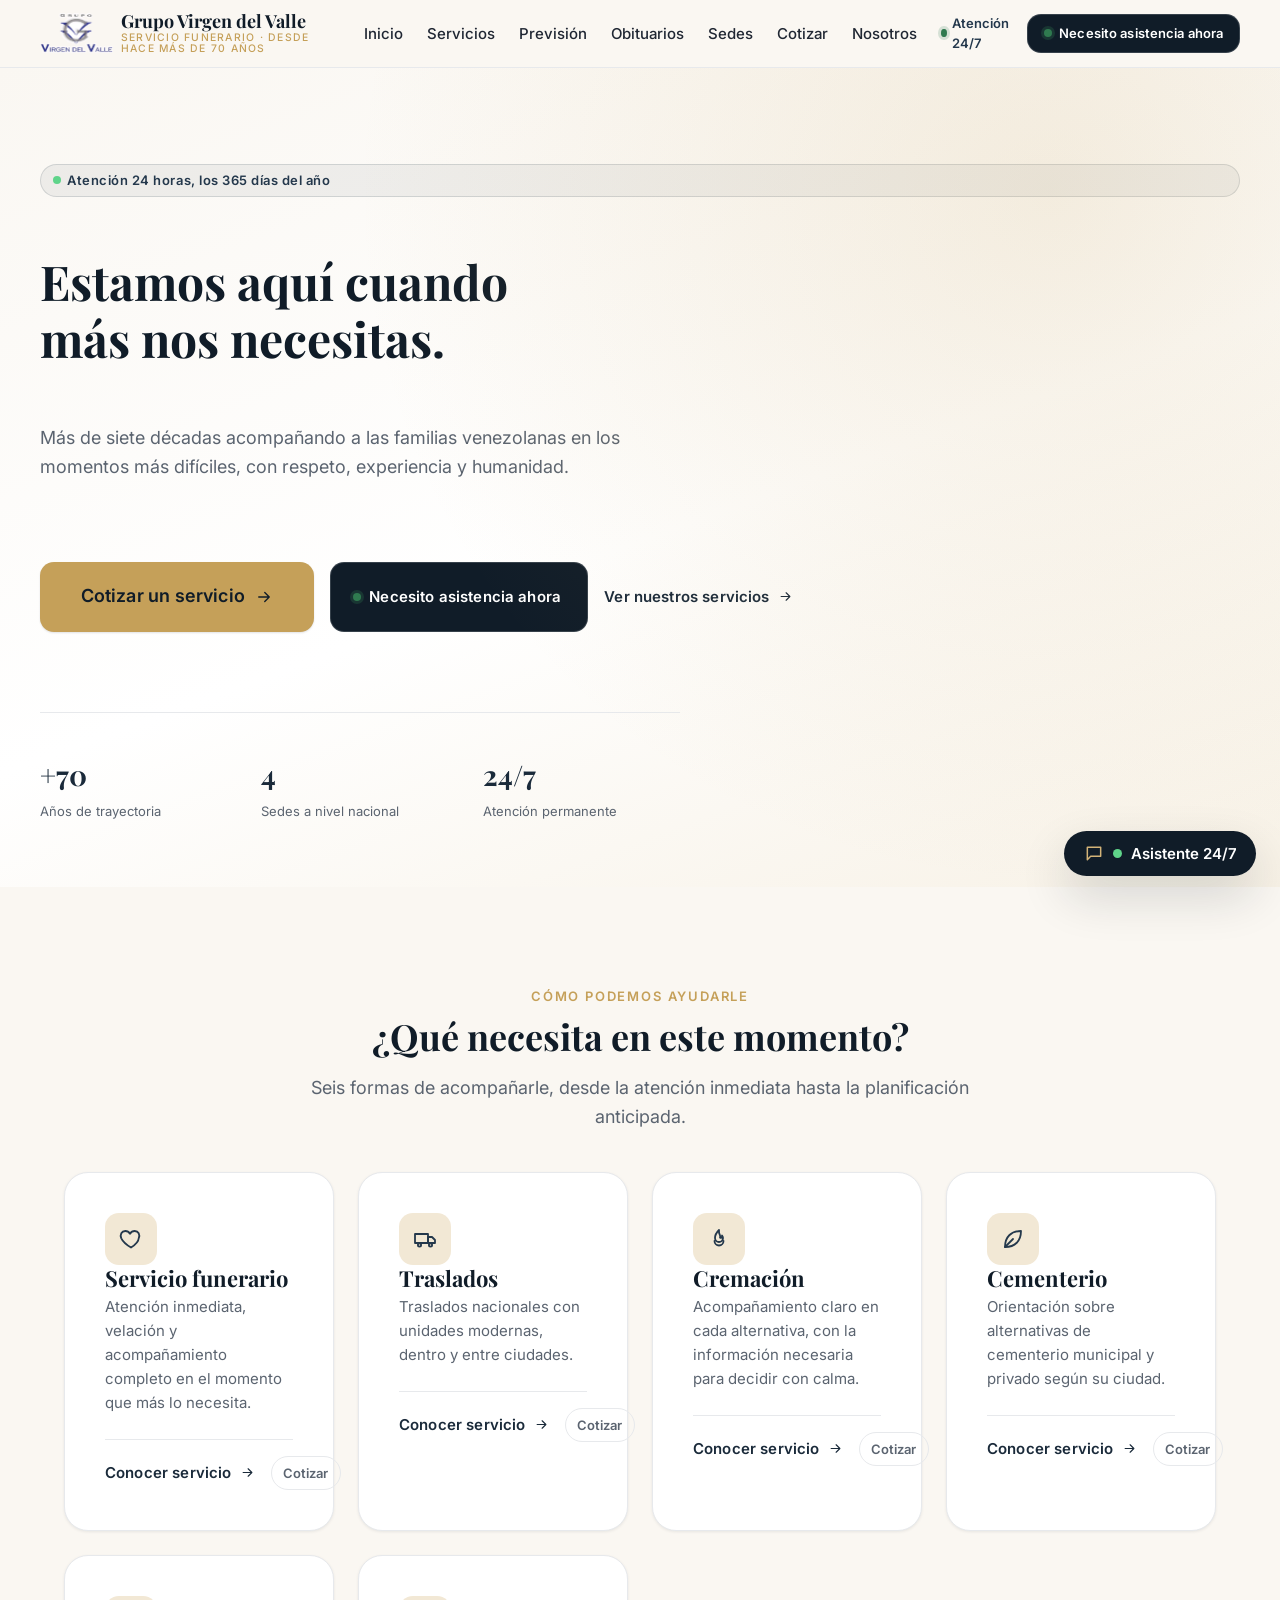
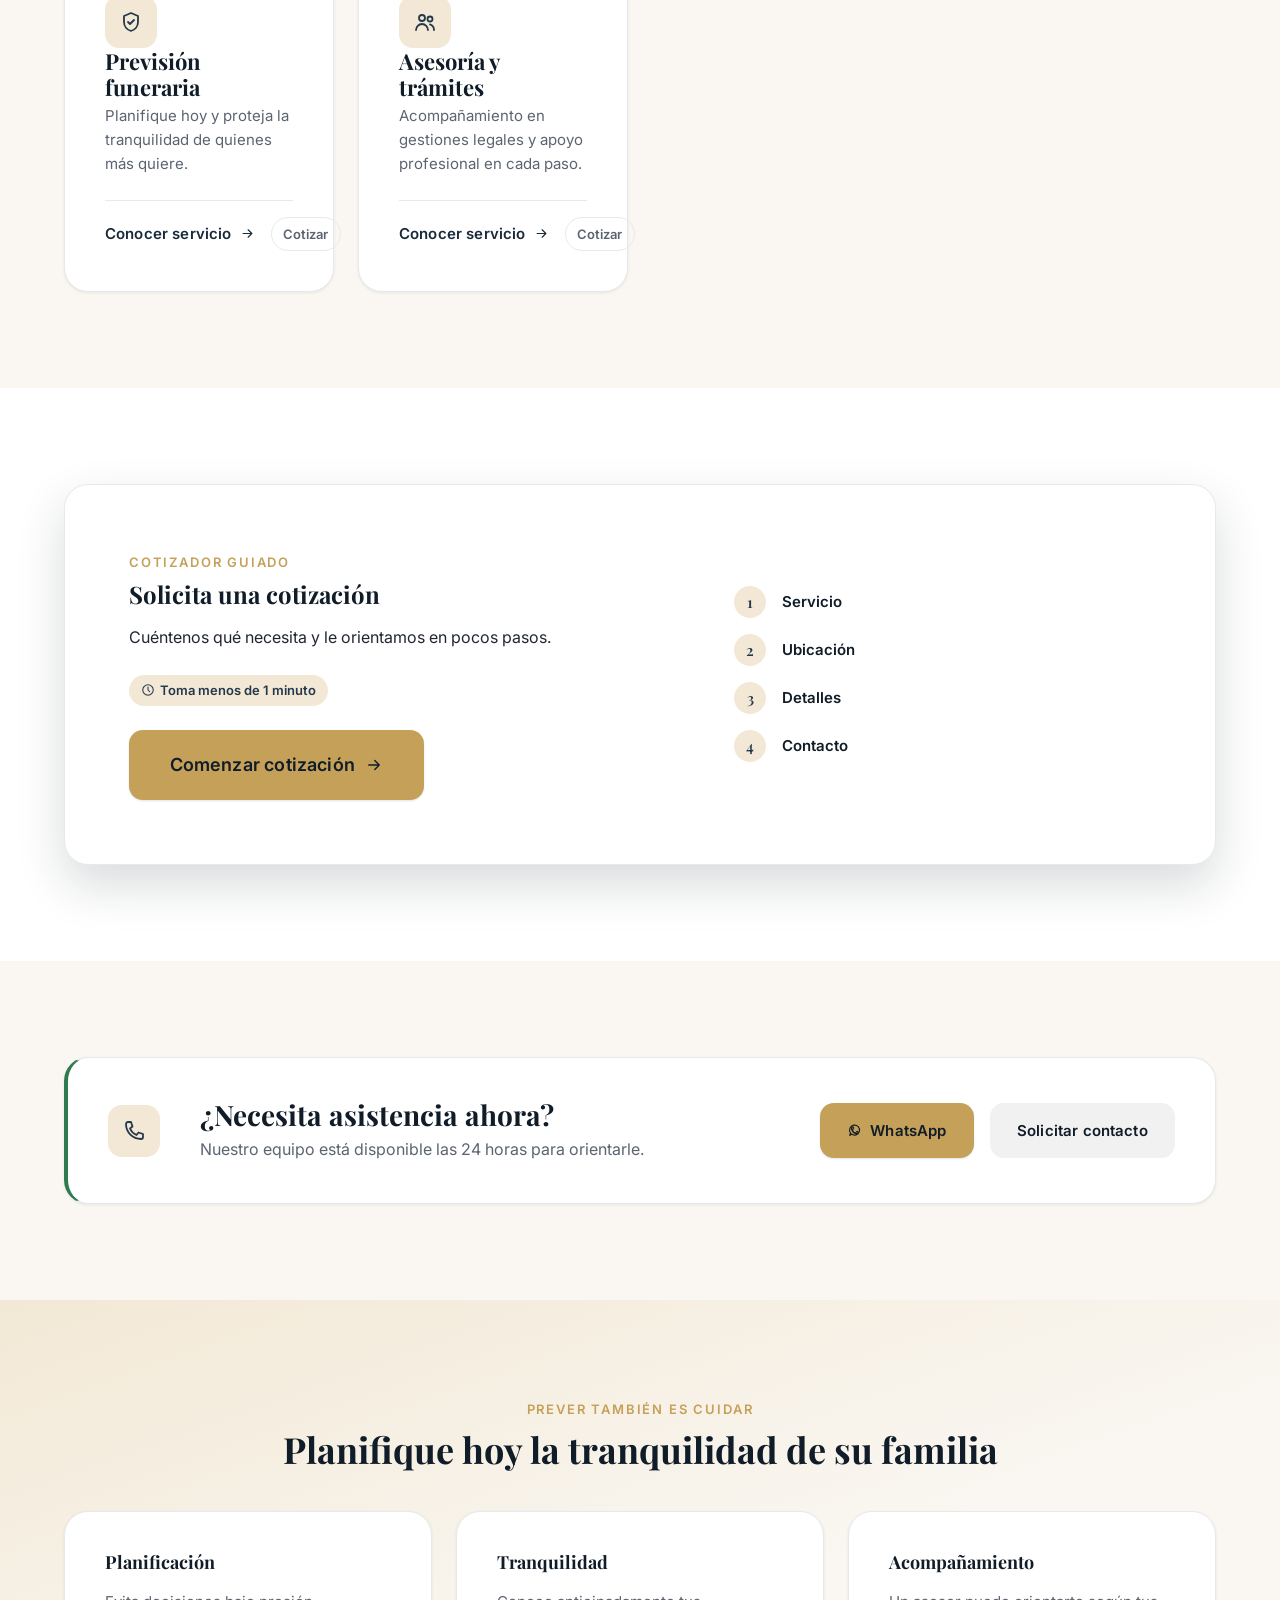
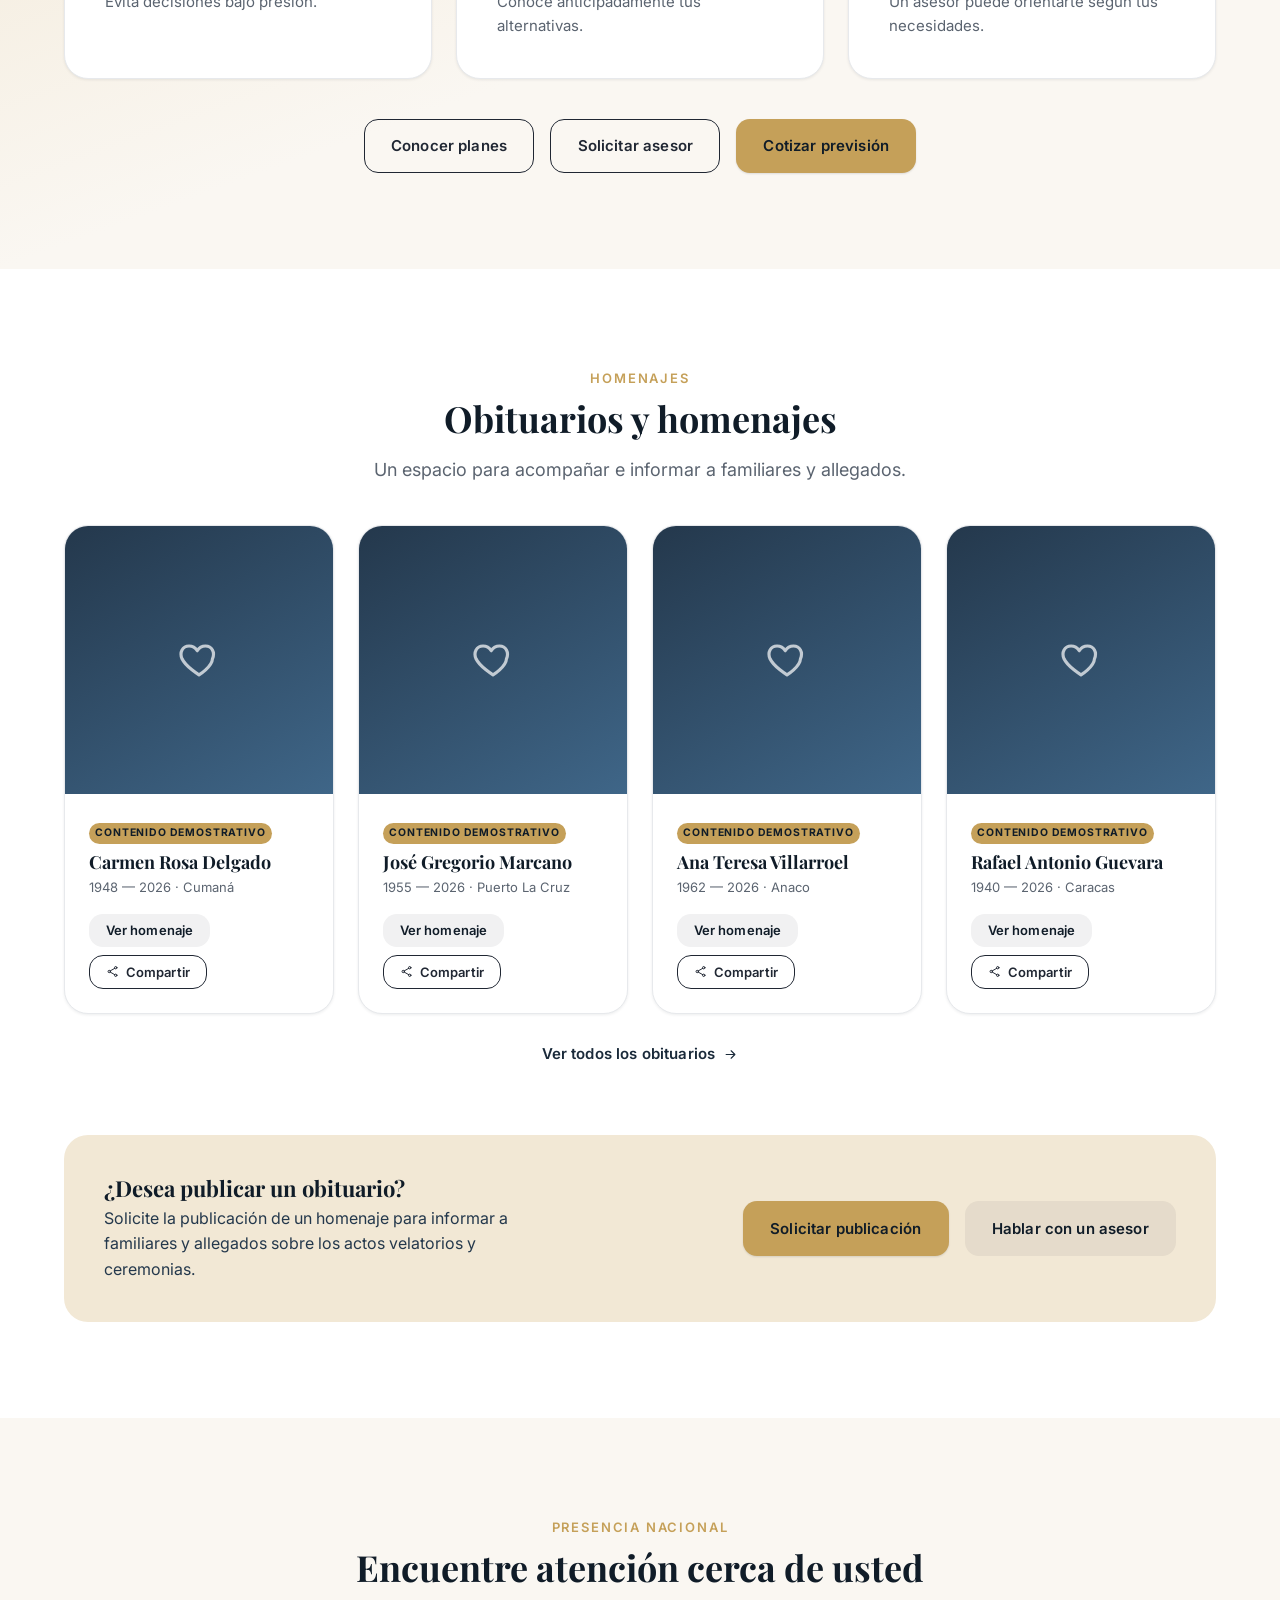
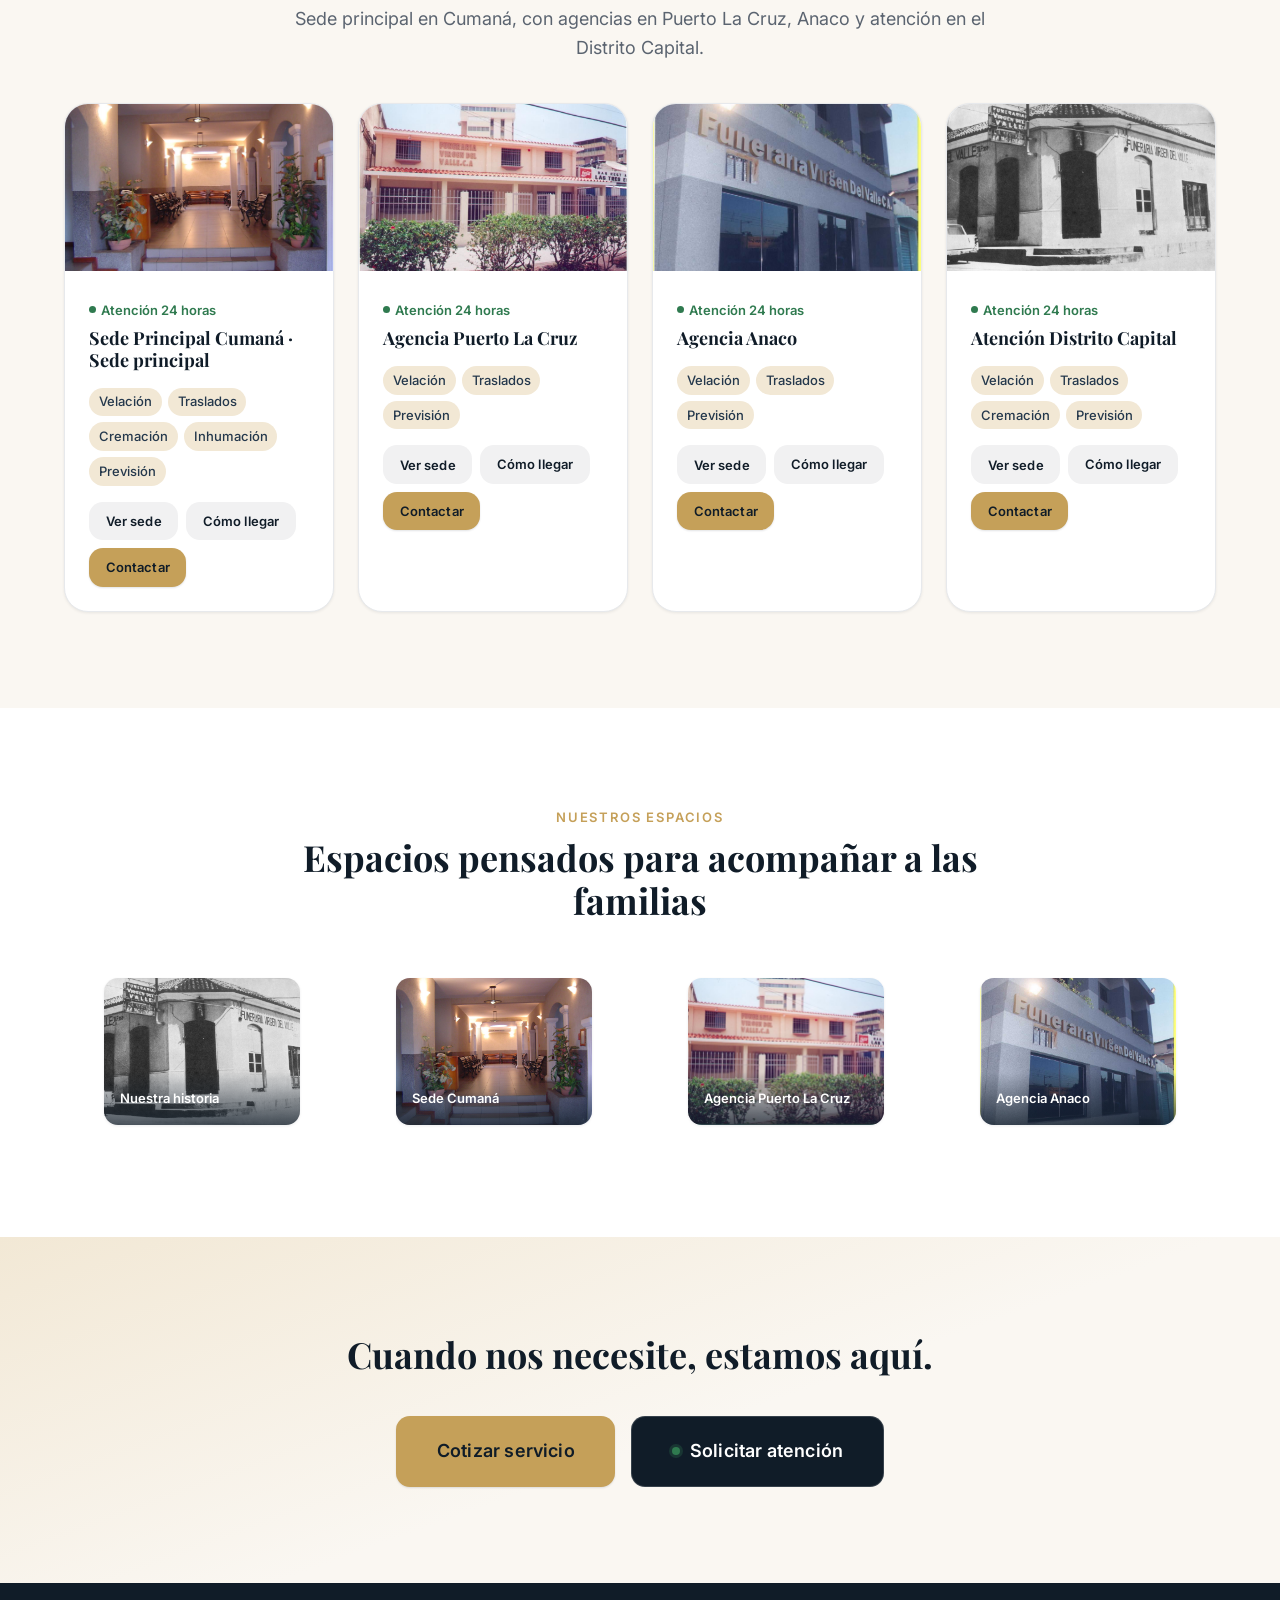
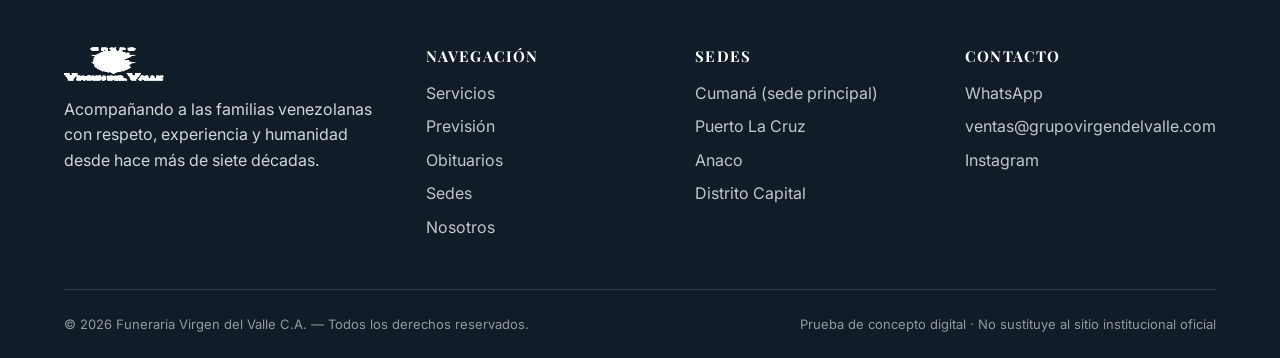
==== commit 4fd05217: "refactor(home): focus landing on commercial conversion Reorder the Home around the product rule "Hom" ====
--- a/index.html
+++ b/index.html
@@ -4,7 +4,7 @@
   <meta charset="UTF-8" />
   <meta name="viewport" content="width=device-width, initial-scale=1" />
   <title>Grupo Virgen del Valle | Acompañamiento funerario 24/7 en Venezuela</title>
-  <meta name="description" content="Grupo Virgen del Valle: más de siete décadas acompañando a las familias venezolanas. Atención funeraria 24/7, traslados nacionales, cremación, previsión familiar y presencia en Caracas, Cumaná, Puerto La Cruz y Anaco." />
+  <meta name="description" content="Grupo Virgen del Valle: más de siete décadas acompañando a las familias venezolanas. Cotice en minutos, escríbanos por WhatsApp o solicite atención inmediata. Presencia en Caracas, Cumaná, Puerto La Cruz y Anaco." />
   <link rel="canonical" href="https://elipsoftdev.github.io/grupo-virgen-del-valle-poc/" />
 
   <meta property="og:type" content="website" />
@@ -28,7 +28,7 @@
 
   <header class="site-header">
     <div class="container site-header__bar">
-      <a class="brand" href="#inicio">
+      <a class="brand" href="index.html">
         <img src="assets/img/logo.png" alt="Logo Grupo Virgen del Valle" width="120" height="66" />
         <span class="brand-text">Grupo Virgen del Valle<small>Servicio funerario · Desde hace más de 70 años</small></span>
       </a>
@@ -39,22 +39,22 @@
 
       <nav id="main-nav" class="main-nav" aria-label="Navegación principal">
         <ul class="main-nav__list">
-          <li><a href="#inicio">Inicio</a></li>
-          <li><a href="#nosotros">Nosotros</a></li>
-          <li><a href="#servicios">Servicios</a></li>
-          <li><a href="#prevision">Previsión</a></li>
-          <li><a href="#sedes">Sedes</a></li>
-          <li><a href="#obituarios">Obituarios</a></li>
-          <li><a href="#contacto">Contacto</a></li>
+          <li><a href="index.html">Inicio</a></li>
+          <li><a href="index.html#servicios" data-scroll-to="servicios">Servicios</a></li>
+          <li><a href="index.html#prevision" data-scroll-to="prevision">Previsión</a></li>
+          <li><a href="obituarios.html">Obituarios</a></li>
+          <li><a href="index.html#sedes" data-scroll-to="sedes">Sedes</a></li>
+          <li><a href="cotizar.html">Cotizar</a></li>
+          <li><a href="nosotros.html">Nosotros</a></li>
         </ul>
         <div class="header-actions">
           <span class="header-badge"><span class="dot"></span> Atención 24/7</span>
-          <a href="#" class="btn btn-primary btn-sm" data-open-assistant="urgent">Necesito asistencia ahora</a>
+          <a href="#" class="btn btn-emergency btn-sm" data-open-assistant="urgent">Necesito asistencia ahora</a>
         </div>
       </nav>
       <div class="header-actions header-actions--desktop">
         <span class="header-badge"><span class="dot"></span> Atención 24/7</span>
-        <a href="#" class="btn btn-primary btn-sm" data-open-assistant="urgent">Necesito asistencia ahora</a>
+        <a href="#" class="btn btn-emergency btn-sm" data-open-assistant="urgent">Necesito asistencia ahora</a>
       </div>
     </div>
   </header>
@@ -68,9 +68,9 @@
         <h1 data-slogan>Estamos aquí cuando más nos necesitas.</h1>
         <p class="lead" data-subtitle>Más de siete décadas acompañando a las familias venezolanas en los momentos más difíciles, con respeto, experiencia y humanidad.</p>
         <div class="hero__ctas">
-          <a href="#" class="btn btn-primary" data-open-assistant="urgent">Necesito asistencia ahora</a>
-          <a href="#servicios" class="btn btn-outline" data-scroll-to="servicios">Conocer nuestros servicios</a>
-          <a href="#cotizador" class="btn btn-outline" data-scroll-to="cotizador">Solicitar una cotización</a>
+          <a href="cotizar.html" class="btn btn-primary btn-lg">Cotizar un servicio <svg class="icon icon--arrow" viewBox="0 0 24 24" aria-hidden="true"><path d="M5 12h14M13 6l6 6-6 6"/></svg></a>
+          <a href="#" class="btn btn-emergency" data-open-assistant="urgent">Necesito asistencia ahora</a>
+          <a href="#servicios" class="btn btn-arrow" data-scroll-to="servicios">Ver nuestros servicios <svg class="icon icon--arrow" viewBox="0 0 24 24" aria-hidden="true"><path d="M5 12h14M13 6l6 6-6 6"/></svg></a>
         </div>
         <div class="hero__stats">
           <div class="hero__stat"><strong>+70</strong><span>Años de trayectoria</span></div>
@@ -80,107 +80,116 @@
       </div>
     </section>
 
-    <!-- TRAYECTORIA -->
-    <section class="section" id="nosotros">
-      <div class="container trayectoria">
-        <div>
-          <span class="section-eyebrow">Nuestra historia</span>
-          <h2 data-trayectoria-title>Más de siete décadas acompañando a las familias venezolanas</h2>
-          <p data-trayectoria-body>Una trayectoria construida sobre la confianza, el respeto y el acompañamiento a las familias en uno de los momentos más íntimos de la vida.</p>
-          <p class="trayectoria__note" data-historic-tagline>“Brindando paz espiritual y tranquilidad en los momentos más difíciles por más de siete décadas.”</p>
-        </div>
-        <div class="trayectoria__media">
-          <img src="assets/img/fachada-historica.jpg" alt="Fachada histórica de la primera sede de Grupo Virgen del Valle" width="800" height="1000" loading="lazy" />
-          <div class="trayectoria__badge">
-            <strong>+70</strong>
-            <span>Años de tradición</span>
-          </div>
-        </div>
-      </div>
-    </section>
-
-    <!-- MISIÓN Y VISIÓN -->
-    <section class="section section--surface section--tight">
-      <div class="container">
-        <div class="section-header">
-          <span class="section-eyebrow">Quiénes somos</span>
-          <h2>Misión y visión institucional</h2>
-        </div>
-        <div class="mv-grid">
-          <article class="card mv-card">
-            <div class="icon-badge" aria-hidden="true"><svg class="icon" viewBox="0 0 24 24"><path d="M12 20.5s-7.5-4.6-9.7-9.2C.7 7.6 2.6 4 6.3 4c2.1 0 3.7 1.1 4.7 2.7C12 5.1 13.6 4 15.7 4c3.7 0 5.6 3.6 4 7.3C19.5 15.9 12 20.5 12 20.5Z"/></svg></div>
-            <h3>Misión</h3>
-            <p data-mission>Ofrecer un servicio funerario de excelencia que brinde la paz espiritual y tranquilidad personal necesaria en momentos difíciles.</p>
-          </article>
-          <article class="card mv-card">
-            <div class="icon-badge" aria-hidden="true"><svg class="icon" viewBox="0 0 24 24"><circle cx="12" cy="12" r="9"/><path d="m15 9-2 6-6 2 2-6z"/></svg></div>
-            <h3>Visión</h3>
-            <p data-vision>Fortalecer nuestro liderazgo nacional a través de la mística, buena atención, responsabilidad y absoluta seriedad.</p>
-          </article>
-        </div>
-      </div>
-    </section>
-
     <!-- SERVICIOS -->
     <section class="section" id="servicios">
       <div class="container">
-        <div class="section-header">
-          <span class="section-eyebrow">Cómo acompañamos</span>
-          <h2>Servicios pensados para cada momento</h2>
-          <p>Desde la asistencia inmediata hasta la previsión familiar, un mismo acompañamiento en cada etapa.</p>
+        <div class="section-header reveal">
+          <span class="section-eyebrow">Cómo podemos ayudarle</span>
+          <h2>¿Qué necesita en este momento?</h2>
+          <p>Seis formas de acompañarle, desde la atención inmediata hasta la planificación anticipada.</p>
         </div>
         <div class="services-grid" id="services-grid"></div>
+      </div>
+    </section>
+
+    <!-- COTIZADOR (teaser) -->
+    <section class="section section--surface" id="cotizar-teaser">
+      <div class="container">
+        <div class="quote-teaser reveal">
+          <div class="quote-teaser__copy">
+            <span class="section-eyebrow">Cotizador guiado</span>
+            <h2>Solicita una cotización</h2>
+            <p>Cuéntenos qué necesita y le orientamos en pocos pasos.</p>
+            <span class="quote-teaser__badge"><svg class="icon" viewBox="0 0 24 24" aria-hidden="true"><circle cx="12" cy="12" r="9"/><path d="M12 7v5l3 3"/></svg>Toma menos de 1 minuto</span>
+            <div class="quote-teaser__cta">
+              <a href="cotizar.html" class="btn btn-primary btn-lg">Comenzar cotización <svg class="icon icon--arrow" viewBox="0 0 24 24" aria-hidden="true"><path d="M5 12h14M13 6l6 6-6 6"/></svg></a>
+            </div>
+          </div>
+          <ol class="quote-teaser__steps">
+            <li><span>1</span>Servicio</li>
+            <li><span>2</span>Ubicación</li>
+            <li><span>3</span>Detalles</li>
+            <li><span>4</span>Contacto</li>
+          </ol>
+        </div>
+      </div>
+    </section>
+
+    <!-- ATENCIÓN INMEDIATA -->
+    <section class="section" id="atencion-inmediata">
+      <div class="container">
+        <div class="immediate-help reveal">
+          <div class="icon-badge immediate-help__icon"><svg class="icon" viewBox="0 0 24 24" aria-hidden="true"><path d="M6 3h3l1.5 4.5L8 9.5a12 12 0 0 0 6.5 6.5l2-2.5L21 15v3a2 2 0 0 1-2 2C10.7 20 4 13.3 4 5a2 2 0 0 1 2-2Z"/></svg></div>
+          <div class="immediate-help__copy">
+            <h2>¿Necesita asistencia ahora?</h2>
+            <p>Nuestro equipo está disponible las 24 horas para orientarle.</p>
+          </div>
+          <div class="immediate-help__actions" id="immediate-help-actions"></div>
+        </div>
       </div>
     </section>
 
     <!-- PREVISIÓN -->
     <section class="section section--primary" id="prevision">
       <div class="container">
-        <div class="section-header">
+        <div class="section-header reveal">
           <span class="section-eyebrow">Prever también es cuidar</span>
           <h2>Planifique hoy la tranquilidad de su familia</h2>
-          <p>Anticiparse permite decidir con calma, no bajo presión.</p>
         </div>
         <div class="prevision-grid">
-          <div class="prevision-card">
-            <h3>Evite decisiones bajo presión</h3>
-            <p>Planificar anticipadamente permite que la familia tenga mayor claridad cuando llegue un momento difícil.</p>
-          </div>
-          <div class="prevision-card">
-            <h3>Proteja la tranquilidad familiar</h3>
-            <p>Permite conocer y organizar previamente las alternativas disponibles.</p>
-          </div>
-          <div class="prevision-card">
-            <h3>Estamos para acompañarle</h3>
-            <p>Orientación durante el proceso y acceso a los servicios necesarios.</p>
+          <div class="prevision-card reveal">
+            <h3>Planificación</h3>
+            <p>Evita decisiones bajo presión.</p>
+          </div>
+          <div class="prevision-card reveal">
+            <h3>Tranquilidad</h3>
+            <p>Conoce anticipadamente tus alternativas.</p>
+          </div>
+          <div class="prevision-card reveal">
+            <h3>Acompañamiento</h3>
+            <p>Un asesor puede orientarte según tus necesidades.</p>
           </div>
         </div>
         <div class="prevision-ctas">
-          <a href="#servicios" class="btn btn-outline" data-scroll-to="servicios">Conocer planes</a>
+          <a href="nosotros.html#prevision-info" class="btn btn-outline">Conocer planes</a>
           <a href="#" class="btn btn-outline" data-open-assistant="prevision">Solicitar asesor</a>
-          <a href="#cotizador" class="btn btn-primary" data-scroll-to="cotizador">Cotizar previsión</a>
-        </div>
-      </div>
-    </section>
-
-    <!-- COTIZADOR -->
-    <section class="section section--surface" id="cotizador">
-      <div class="container">
-        <div class="section-header">
-          <span class="section-eyebrow">Cotizador guiado</span>
-          <h2>¿Cómo podemos ayudarle?</h2>
-          <p>Responda unas preguntas breves y le prepararemos un mensaje directo para nuestro equipo.</p>
-        </div>
-        <div class="quoter" id="quoter"></div>
+          <a href="cotizar.html?tipo=prevision" class="btn btn-primary">Cotizar previsión</a>
+        </div>
+      </div>
+    </section>
+
+    <!-- OBITUARIOS -->
+    <section class="section section--surface" id="obituarios">
+      <div class="container">
+        <div class="section-header reveal">
+          <span class="section-eyebrow">Homenajes</span>
+          <h2>Obituarios y homenajes</h2>
+          <p>Un espacio para acompañar e informar a familiares y allegados.</p>
+        </div>
+        <div class="obituaries-grid" id="obituaries-grid" data-limit="4"></div>
+        <div class="section-cta reveal">
+          <a href="obituarios.html" class="btn btn-arrow">Ver todos los obituarios <svg class="icon icon--arrow" viewBox="0 0 24 24" aria-hidden="true"><path d="M5 12h14M13 6l6 6-6 6"/></svg></a>
+        </div>
+
+        <div class="obituary-request-banner reveal">
+          <div>
+            <h3>¿Desea publicar un obituario?</h3>
+            <p>Solicite la publicación de un homenaje para informar a familiares y allegados sobre los actos velatorios y ceremonias.</p>
+          </div>
+          <div class="obituary-request-banner__ctas">
+            <a href="solicitar-obituario.html" class="btn btn-primary">Solicitar publicación</a>
+            <a href="#" class="btn btn-ghost" data-open-assistant="human">Hablar con un asesor</a>
+          </div>
+        </div>
       </div>
     </section>
 
     <!-- SEDES -->
     <section class="section" id="sedes">
       <div class="container">
-        <div class="section-header">
+        <div class="section-header reveal">
           <span class="section-eyebrow">Presencia nacional</span>
-          <h2>Un grupo funerario con cobertura en varias regiones del país</h2>
+          <h2>Encuentre atención cerca de usted</h2>
           <p>Sede principal en Cumaná, con agencias en Puerto La Cruz, Anaco y atención en el Distrito Capital.</p>
         </div>
         <div class="locations-grid" id="locations-grid"></div>
@@ -190,40 +199,21 @@
     <!-- INSTALACIONES -->
     <section class="section section--surface" id="instalaciones">
       <div class="container">
-        <div class="section-header">
+        <div class="section-header reveal">
           <span class="section-eyebrow">Nuestros espacios</span>
-          <h2>Instalaciones pensadas para el confort y la calma</h2>
+          <h2>Espacios pensados para acompañar a las familias</h2>
         </div>
         <div class="gallery-grid" id="gallery-grid"></div>
-        <p class="gallery-note">Estas fotografías corresponden al banco institucional actual. Se recomienda una nueva sesión fotográfica profesional para la versión definitiva — ver <code>docs/recomendaciones-produccion.md</code>.</p>
-      </div>
-    </section>
-
-    <!-- OBITUARIOS -->
-    <section class="section" id="obituarios">
-      <div class="container">
-        <div class="section-header">
-          <span class="section-eyebrow">Homenajes</span>
-          <h2>Obituarios y homenajes</h2>
-          <p>Módulo demostrativo con datos completamente ficticios (<code>DEMO_DATA</code>), pensado para evolucionar hacia un módulo administrable.</p>
-        </div>
-        <div class="obituaries-grid" id="obituaries-grid"></div>
-      </div>
-    </section>
-
-    <!-- CONTACTO -->
-    <section class="section section--surface" id="contacto">
-      <div class="container contact-grid">
-        <div>
-          <span class="section-eyebrow">Contáctenos</span>
-          <h2>Estamos disponibles cuando nos necesite</h2>
-          <p>Escríbanos por WhatsApp para recibir atención personalizada, o utilice el cotizador para una solicitud más detallada.</p>
-          <div class="contact-list" id="contact-info"></div>
-        </div>
-        <div class="card" style="padding: var(--space-lg);">
-          <h3>¿Prefiere una respuesta guiada?</h3>
-          <p style="color: var(--color-text-muted);">Nuestro asistente digital puede orientarle en segundos, las 24 horas del día.</p>
-          <a href="#" class="btn btn-primary btn-block" data-open-assistant="root">Hablar con el asistente digital</a>
+      </div>
+    </section>
+
+    <!-- CTA FINAL -->
+    <section class="section section--primary final-cta">
+      <div class="container final-cta__inner reveal">
+        <h2>Cuando nos necesite, estamos aquí.</h2>
+        <div class="final-cta__actions">
+          <a href="cotizar.html" class="btn btn-primary btn-lg">Cotizar servicio</a>
+          <a href="#" class="btn btn-emergency btn-lg" data-open-assistant="urgent">Solicitar atención</a>
         </div>
       </div>
     </section>
@@ -233,7 +223,7 @@
     <div class="container">
       <div class="footer-grid">
         <div>
-          <a class="footer-brand" href="#inicio">
+          <a class="footer-brand" href="index.html">
             <img src="assets/img/logo.png" alt="Grupo Virgen del Valle" width="100" height="55" />
           </a>
           <p style="max-width: 32ch;">Acompañando a las familias venezolanas con respeto, experiencia y humanidad desde hace más de siete décadas.</p>
@@ -241,20 +231,20 @@
         <div>
           <h4>Navegación</h4>
           <ul>
-            <li><a href="#nosotros">Nosotros</a></li>
-            <li><a href="#servicios">Servicios</a></li>
-            <li><a href="#prevision">Previsión</a></li>
-            <li><a href="#sedes">Sedes</a></li>
-            <li><a href="#obituarios">Obituarios</a></li>
+            <li><a href="index.html#servicios">Servicios</a></li>
+            <li><a href="index.html#prevision">Previsión</a></li>
+            <li><a href="obituarios.html">Obituarios</a></li>
+            <li><a href="index.html#sedes">Sedes</a></li>
+            <li><a href="nosotros.html">Nosotros</a></li>
           </ul>
         </div>
         <div>
           <h4>Sedes</h4>
           <ul>
-            <li><a href="#sede-cumana">Cumaná (sede principal)</a></li>
-            <li><a href="#sede-puerto-la-cruz">Puerto La Cruz</a></li>
-            <li><a href="#sede-anaco">Anaco</a></li>
-            <li><a href="#sede-caracas">Distrito Capital</a></li>
+            <li><a href="index.html#sede-cumana">Cumaná (sede principal)</a></li>
+            <li><a href="index.html#sede-puerto-la-cruz">Puerto La Cruz</a></li>
+            <li><a href="index.html#sede-anaco">Anaco</a></li>
+            <li><a href="index.html#sede-caracas">Distrito Capital</a></li>
           </ul>
         </div>
         <div>
@@ -284,12 +274,12 @@
     <div class="assistant-panel__header">
       <div>
         <h3 id="assistant-title">Asistente Virgen del Valle</h3>
-        <p>Orientación digital 24/7 (simulada)</p>
+        <p>Orientación digital 24/7</p>
       </div>
       <button id="assistant-close" class="assistant-panel__close" aria-label="Cerrar asistente">✕</button>
     </div>
     <div id="assistant-body" class="assistant-panel__body" aria-live="polite"></div>
-    <div class="assistant-panel__footer">Asistente digital 24/7 · Respuestas guiadas, con escalamiento a un asesor humano</div>
+    <div class="assistant-panel__footer">Respuestas guiadas, con escalamiento a un asesor humano</div>
   </div>
 
   <!-- MODAL OBITUARIO -->
@@ -297,6 +287,14 @@
     <div class="modal" role="dialog" aria-modal="true" aria-labelledby="obituary-modal-title" tabindex="-1">
       <button class="modal__close" aria-label="Cerrar">✕</button>
       <div id="obituary-modal-content"></div>
+    </div>
+  </div>
+
+  <!-- MODAL INFO (servicios / sedes) -->
+  <div id="info-modal" class="modal-overlay">
+    <div class="modal" role="dialog" aria-modal="true" tabindex="-1">
+      <button class="modal__close" aria-label="Cerrar">✕</button>
+      <div id="info-modal-content"></div>
     </div>
   </div>
 
--- a/css/tokens.css
+++ b/css/tokens.css
@@ -77,6 +77,15 @@
 
   --max-width: 1200px;
   --transition-base: 220ms ease;
+
+  /* Movimiento */
+  --ease-standard: cubic-bezier(0.22, 1, 0.36, 1);
+  --duration-fast: 200ms;
+  --duration-base: 320ms;
+  --duration-slow: 600ms;
+
+  /* Urgencia — mismo lenguaje de marca, sin colores de alarma */
+  --color-live: #2f7a4f;
 }
 
 @media (prefers-reduced-motion: reduce) {
--- a/css/main.css
+++ b/css/main.css
@@ -118,13 +118,13 @@
 }
 
 .section--primary {
-  background: linear-gradient(160deg, var(--color-primary-strong), var(--color-primary));
-  color: var(--color-on-primary);
+  background: linear-gradient(160deg, var(--color-gold-100) 0%, var(--color-ivory) 55%);
+  color: var(--color-text);
 }
 
 .section--primary h2,
 .section--primary h3 {
-  color: var(--color-on-primary);
+  color: var(--color-primary-strong);
 }
 
 .section-eyebrow {
@@ -153,36 +153,68 @@
 }
 
 .section--primary .section-header p {
-  color: rgba(255, 255, 255, 0.82);
-}
-
-/* Botones */
+  color: var(--color-text-muted);
+}
+
+/* Botones — sistema propio, no genérico */
 .btn {
+  position: relative;
   display: inline-flex;
   align-items: center;
   justify-content: center;
-  gap: var(--space-2xs);
-  padding: 0.85em 1.6em;
-  border-radius: var(--radius-pill);
+  gap: 0.55em;
+  padding: 0.95em 1.75em;
+  border-radius: var(--radius-md);
+  font-family: var(--font-body);
   font-weight: 600;
   font-size: var(--fs-sm);
+  letter-spacing: 0.01em;
   text-decoration: none;
-  border: 2px solid transparent;
+  border: 1.5px solid transparent;
   cursor: pointer;
-  transition: transform var(--transition-base), box-shadow var(--transition-base), background var(--transition-base), color var(--transition-base);
+  isolation: isolate;
+  transition: transform var(--duration-base) var(--ease-standard), box-shadow var(--duration-base) var(--ease-standard),
+    background-color var(--duration-base) var(--ease-standard), border-color var(--duration-base) var(--ease-standard),
+    color var(--duration-base) var(--ease-standard);
   white-space: nowrap;
 }
 
+.btn .icon {
+  transition: transform var(--duration-base) var(--ease-standard);
+}
+
 .btn:hover {
-  transform: translateY(-2px);
+  transform: translateY(-3px);
+}
+
+.btn:hover .icon--arrow {
+  transform: translateX(4px);
+}
+
+.btn:active {
+  transform: translateY(-1px);
+  transition-duration: var(--duration-fast);
 }
 
 .btn-primary {
   background: var(--color-accent);
   color: var(--color-navy-950);
+  box-shadow: 0 1px 2px rgba(16, 28, 40, 0.12);
 }
 
 .btn-primary:hover {
+  background: var(--color-gold-400);
+  box-shadow: var(--shadow-md);
+}
+
+.btn-secondary {
+  background: var(--color-primary);
+  color: var(--color-on-primary);
+  box-shadow: 0 1px 2px rgba(16, 28, 40, 0.12);
+}
+
+.btn-secondary:hover {
+  background: var(--color-primary-strong);
   box-shadow: var(--shadow-md);
 }
 
@@ -193,21 +225,83 @@
 }
 
 .btn-outline:hover {
-  background: rgba(255, 255, 255, 0.1);
+  background: rgba(16, 28, 40, 0.08);
 }
 
 .btn-ghost {
   background: rgba(16, 28, 40, 0.06);
   color: var(--color-primary-strong);
+  border-color: transparent;
 }
 
 .btn-ghost:hover {
   background: rgba(16, 28, 40, 0.12);
 }
 
+.btn-emergency {
+  background: var(--color-primary-strong);
+  color: var(--color-on-primary);
+  border-color: rgba(255, 255, 255, 0.16);
+  padding-left: 1.5em;
+}
+
+.btn-emergency::before {
+  content: "";
+  width: 8px;
+  height: 8px;
+  border-radius: 50%;
+  background: var(--color-live);
+  box-shadow: 0 0 0 3px rgba(47, 122, 79, 0.28);
+  flex-shrink: 0;
+}
+
+.btn-emergency:hover {
+  background: var(--color-navy-800);
+  box-shadow: var(--shadow-md);
+}
+
+.btn-arrow {
+  background: transparent;
+  border: none;
+  padding: 0.3em 0;
+  color: var(--color-primary);
+  font-weight: 600;
+  border-radius: 0;
+  box-shadow: none !important;
+}
+
+.btn-arrow::after {
+  content: "";
+  position: absolute;
+  left: 0;
+  right: 100%;
+  bottom: -2px;
+  height: 2px;
+  background: var(--color-accent);
+  transition: right var(--duration-base) var(--ease-standard);
+}
+
+.btn-arrow:hover {
+  transform: none;
+  color: var(--color-navy-950);
+}
+
+.btn-arrow:hover::after {
+  right: 0;
+}
+
+.btn-arrow:hover .icon--arrow {
+  transform: translateX(4px);
+}
+
 .btn-sm {
-  padding: 0.55em 1.1em;
+  padding: 0.6em 1.2em;
   font-size: var(--fs-xs);
+}
+
+.btn-lg {
+  padding: 1.1em 2.2em;
+  font-size: var(--fs-md);
 }
 
 .btn-block {
@@ -218,6 +312,12 @@
   opacity: 0.5;
   cursor: not-allowed;
   transform: none;
+  box-shadow: none;
+}
+
+.btn:focus-visible {
+  outline: 3px solid var(--color-gold-500);
+  outline-offset: 3px;
 }
 
 /* Header */
@@ -339,8 +439,8 @@
 /* Hero */
 .hero {
   position: relative;
-  background: linear-gradient(150deg, var(--color-primary-strong) 0%, var(--color-navy-800) 55%, var(--color-navy-700) 100%);
-  color: var(--color-on-primary);
+  background: linear-gradient(160deg, var(--color-ivory) 0%, var(--color-white) 55%, var(--color-gold-100) 130%);
+  color: var(--color-text);
   overflow: hidden;
 }
 
@@ -348,7 +448,7 @@
   content: "";
   position: absolute;
   inset: 0;
-  background: radial-gradient(circle at 82% 20%, rgba(197, 160, 89, 0.22), transparent 55%);
+  background: radial-gradient(circle at 82% 15%, rgba(197, 160, 89, 0.18), transparent 55%);
   pointer-events: none;
 }
 
@@ -365,8 +465,9 @@
   gap: 0.5em;
   padding: 0.4em 0.9em;
   border-radius: var(--radius-pill);
-  background: rgba(255, 255, 255, 0.1);
-  border: 1px solid rgba(255, 255, 255, 0.18);
+  background: rgba(26, 42, 58, 0.06);
+  border: 1px solid rgba(26, 42, 58, 0.14);
+  color: var(--color-navy-800);
   font-size: var(--fs-xs);
   font-weight: 600;
   letter-spacing: 0.04em;
@@ -381,7 +482,7 @@
 }
 
 .hero h1 {
-  color: var(--color-on-primary);
+  color: var(--color-primary-strong);
   font-size: clamp(2.1rem, 4.5vw, var(--fs-3xl));
   max-width: 18ch;
   margin-bottom: var(--space-sm);
@@ -389,7 +490,7 @@
 
 .hero p.lead {
   font-size: var(--fs-md);
-  color: rgba(255, 255, 255, 0.85);
+  color: var(--color-text-muted);
   max-width: 56ch;
   margin-bottom: var(--space-lg);
 }
@@ -406,7 +507,7 @@
   gap: var(--space-md);
   margin-top: var(--space-lg);
   padding-top: var(--space-lg);
-  border-top: 1px solid rgba(255, 255, 255, 0.14);
+  border-top: 1px solid var(--color-border);
   max-width: 640px;
 }
 
@@ -414,12 +515,26 @@
   display: block;
   font-family: var(--font-heading);
   font-size: var(--fs-xl);
-  color: var(--color-gold-400);
+  color: var(--color-primary);
 }
 
 .hero__stat span {
   font-size: var(--fs-xs);
-  color: rgba(255, 255, 255, 0.75);
+  color: var(--color-text-muted);
+}
+
+/* Encabezado de páginas internas */
+.page-hero {
+  background: linear-gradient(160deg, var(--color-ivory) 0%, var(--color-white) 100%);
+  padding-bottom: var(--space-lg);
+}
+
+.page-hero h1 {
+  font-size: clamp(1.9rem, 3.6vw, var(--fs-2xl));
+}
+
+.page-hero-tight {
+  padding-top: 0;
 }
 
 /* Footer */
@@ -497,11 +612,23 @@
 /* Reveal on scroll */
 .reveal {
   opacity: 0;
-  transform: translateY(16px);
-  transition: opacity 600ms ease, transform 600ms ease;
+  transform: translateY(18px);
+  transition: opacity var(--duration-slow) var(--ease-standard), transform var(--duration-slow) var(--ease-standard);
+  transition-delay: calc(var(--stagger, 0) * 70ms);
 }
 
 .reveal.is-visible {
+  opacity: 1;
+  transform: none;
+}
+
+.reveal-scale {
+  opacity: 0;
+  transform: scale(0.97);
+  transition: opacity var(--duration-slow) var(--ease-standard), transform var(--duration-slow) var(--ease-standard);
+}
+
+.reveal-scale.is-visible {
   opacity: 1;
   transform: none;
 }
--- a/css/components.css
+++ b/css/components.css
@@ -4,12 +4,14 @@
   border-radius: var(--radius-lg);
   border: 1px solid var(--color-border);
   box-shadow: var(--shadow-sm);
-  transition: transform var(--transition-base), box-shadow var(--transition-base);
+  transition: transform var(--duration-base) var(--ease-standard), box-shadow var(--duration-base) var(--ease-standard),
+    border-color var(--duration-base) var(--ease-standard);
 }
 
 .card:hover {
-  transform: translateY(-4px);
+  transform: translateY(-5px);
   box-shadow: var(--shadow-md);
+  border-color: var(--color-gold-400);
 }
 
 /* Trayectoria */
@@ -109,8 +111,9 @@
 }
 
 .section--primary .icon-badge {
-  background: rgba(255, 255, 255, 0.12);
-  color: var(--color-gold-400);
+  background: var(--color-white);
+  color: var(--color-navy-800);
+  box-shadow: var(--shadow-sm);
 }
 
 /* Servicios */
@@ -154,6 +157,32 @@
   background: var(--color-accent);
 }
 
+.service-card__actions {
+  display: flex;
+  align-items: center;
+  justify-content: space-between;
+  gap: var(--space-sm);
+  margin-top: var(--space-md);
+  padding-top: var(--space-sm);
+  border-top: 1px solid var(--color-border);
+}
+
+.service-card__quote {
+  font-size: var(--fs-xs);
+  font-weight: 600;
+  color: var(--color-text-muted);
+  text-decoration: none;
+  padding: 0.4em 0.9em;
+  border-radius: var(--radius-pill);
+  border: 1.5px solid var(--color-border);
+  transition: border-color var(--duration-base) var(--ease-standard), color var(--duration-base) var(--ease-standard);
+}
+
+.service-card__quote:hover {
+  border-color: var(--color-accent);
+  color: var(--color-navy-950);
+}
+
 /* Previsión */
 .prevision-grid {
   display: grid;
@@ -164,17 +193,19 @@
 
 .prevision-card {
   padding: var(--space-lg);
-  background: rgba(255, 255, 255, 0.06);
-  border: 1px solid rgba(255, 255, 255, 0.14);
+  background: var(--color-surface);
+  border: 1px solid var(--color-border);
   border-radius: var(--radius-lg);
+  box-shadow: var(--shadow-sm);
 }
 
 .prevision-card h3 {
   font-size: var(--fs-md);
+  color: var(--color-primary-strong);
 }
 
 .prevision-card p {
-  color: rgba(255, 255, 255, 0.78);
+  color: var(--color-text-muted);
   font-size: var(--fs-sm);
   margin-bottom: 0;
 }
@@ -259,6 +290,13 @@
   font-size: var(--fs-xs);
   color: var(--color-text-muted);
   font-style: italic;
+}
+
+.location-card__actions {
+  display: flex;
+  flex-wrap: wrap;
+  gap: var(--space-2xs);
+  margin-top: var(--space-sm);
 }
 
 /* Galería instalaciones */
@@ -299,14 +337,6 @@
   font-weight: 600;
 }
 
-.gallery-note {
-  margin-top: var(--space-md);
-  padding: var(--space-sm) var(--space-md);
-  background: var(--color-gold-100);
-  border-radius: var(--radius-md);
-  font-size: var(--fs-sm);
-  color: var(--color-navy-900);
-}
 
 /* Cotizador */
 .quoter {
@@ -321,30 +351,54 @@
 
 .quoter__progress {
   display: flex;
-  gap: var(--space-3xs);
-  padding: var(--space-md) var(--space-lg) 0;
+  padding: var(--space-lg) var(--space-lg) 0;
 }
 
 .quoter__progress-step {
   flex: 1;
-  height: 4px;
-  border-radius: var(--radius-pill);
+  position: relative;
+  text-align: center;
+  padding-top: var(--space-lg);
+}
+
+.quoter__progress-step span {
+  position: absolute;
+  top: 0;
+  left: 50%;
+  transform: translateX(-50%);
+  font-size: var(--fs-xs);
+  font-weight: 600;
+  color: var(--color-text-muted);
+  white-space: nowrap;
+}
+
+.quoter__progress-step::before {
+  content: "";
+  position: absolute;
+  top: 30px;
+  left: 0;
+  right: 0;
+  height: 3px;
   background: var(--color-border);
-  overflow: hidden;
-}
-
-.quoter__progress-step::after {
-  content: "";
-  display: block;
-  height: 100%;
-  width: 0%;
+  transition: background var(--duration-base) var(--ease-standard);
+}
+
+.quoter__progress-step:first-child::before {
+  left: 50%;
+}
+
+.quoter__progress-step:last-child::before {
+  right: 50%;
+}
+
+.quoter__progress-step.is-done::before,
+.quoter__progress-step.is-active::before {
   background: var(--color-accent);
-  transition: width var(--transition-base);
-}
-
-.quoter__progress-step.is-done::after,
-.quoter__progress-step.is-active::after {
-  width: 100%;
+}
+
+.quoter__progress-step.is-done span,
+.quoter__progress-step.is-active span {
+  color: var(--color-primary-strong);
 }
 
 .quoter__body {
@@ -389,11 +443,14 @@
   text-align: left;
   font: inherit;
   color: var(--color-text);
-  transition: border-color var(--transition-base), background var(--transition-base);
+  transition: border-color var(--duration-base) var(--ease-standard), background var(--duration-base) var(--ease-standard),
+    transform var(--duration-base) var(--ease-standard), box-shadow var(--duration-base) var(--ease-standard);
 }
 
 .option-card:hover {
   border-color: var(--color-gold-400);
+  transform: translateY(-2px);
+  box-shadow: var(--shadow-sm);
 }
 
 .option-card.is-selected {
@@ -480,10 +537,34 @@
   font-size: var(--fs-sm);
 }
 
+.quoter__result-header {
+  display: flex;
+  align-items: center;
+  gap: var(--space-sm);
+  margin-bottom: var(--space-md);
+}
+
+.quoter__result-header h3 {
+  margin-bottom: 0.1em;
+}
+
+.quoter__result-header .icon-badge {
+  background: var(--color-live);
+  color: var(--color-white);
+  flex-shrink: 0;
+}
+
 .quoter__result-cta {
   display: flex;
   flex-wrap: wrap;
   gap: var(--space-sm);
+  margin-bottom: var(--space-sm);
+}
+
+.quoter__result-note {
+  font-size: var(--fs-xs);
+  color: var(--color-text-muted);
+  margin-bottom: var(--space-md);
 }
 
 /* Obituarios */
@@ -549,16 +630,20 @@
 .modal-overlay {
   position: fixed;
   inset: 0;
-  background: rgba(16, 28, 40, 0.6);
-  display: none;
+  background: rgba(16, 28, 40, 0.55);
+  display: flex;
   align-items: center;
   justify-content: center;
   padding: var(--space-md);
   z-index: 200;
+  opacity: 0;
+  visibility: hidden;
+  transition: opacity var(--duration-base) var(--ease-standard), visibility var(--duration-base);
 }
 
 .modal-overlay.is-open {
-  display: flex;
+  opacity: 1;
+  visibility: visible;
 }
 
 .modal {
@@ -571,6 +656,12 @@
   padding: var(--space-lg);
   box-shadow: var(--shadow-lg);
   position: relative;
+  transform: translateY(14px) scale(0.98);
+  transition: transform var(--duration-base) var(--ease-standard);
+}
+
+.modal-overlay.is-open .modal {
+  transform: none;
 }
 
 .modal__close {
@@ -587,6 +678,43 @@
   justify-content: center;
   cursor: pointer;
   color: var(--color-text);
+  transition: background var(--duration-fast) var(--ease-standard);
+}
+
+.modal__close:hover {
+  background: var(--color-border);
+}
+
+.modal-list {
+  margin: var(--space-sm) 0 var(--space-md);
+  display: grid;
+  gap: var(--space-2xs);
+}
+
+.modal-list li {
+  position: relative;
+  padding-left: 1.4em;
+  font-size: var(--fs-sm);
+  color: var(--color-text);
+}
+
+.modal-list li::before {
+  content: "";
+  position: absolute;
+  left: 0;
+  top: 0.55em;
+  width: 7px;
+  height: 7px;
+  border-radius: 50%;
+  background: var(--color-accent);
+}
+
+.modal-image {
+  width: 100%;
+  aspect-ratio: 16 / 10;
+  object-fit: cover;
+  border-radius: var(--radius-md);
+  margin-bottom: var(--space-sm);
 }
 
 /* Contacto */
@@ -832,3 +960,246 @@
     display: none;
   }
 }
+
+/* Teaser del cotizador (Home) */
+.quote-teaser {
+  display: grid;
+  grid-template-columns: 1.3fr 1fr;
+  gap: var(--space-xl);
+  align-items: center;
+  background: var(--color-white);
+  border: 1px solid var(--color-border);
+  border-radius: var(--radius-lg);
+  padding: var(--space-xl);
+  box-shadow: var(--shadow-lg);
+}
+
+.quote-teaser__badge {
+  display: inline-flex;
+  align-items: center;
+  gap: 0.4em;
+  font-size: var(--fs-xs);
+  font-weight: 600;
+  color: var(--color-navy-800);
+  background: var(--color-gold-100);
+  padding: 0.4em 0.9em;
+  border-radius: var(--radius-pill);
+  margin: var(--space-2xs) 0 var(--space-md);
+}
+
+.quote-teaser__badge .icon {
+  width: 14px;
+  height: 14px;
+}
+
+.quote-teaser__steps {
+  list-style: none;
+  margin: 0;
+  padding: 0;
+  display: grid;
+  gap: var(--space-sm);
+}
+
+.quote-teaser__steps li {
+  display: flex;
+  align-items: center;
+  gap: var(--space-sm);
+  font-weight: 600;
+  color: var(--color-primary-strong);
+  font-size: var(--fs-sm);
+}
+
+.quote-teaser__steps span {
+  display: inline-flex;
+  align-items: center;
+  justify-content: center;
+  width: 32px;
+  height: 32px;
+  border-radius: 50%;
+  background: var(--color-gold-100);
+  color: var(--color-navy-800);
+  font-family: var(--font-heading);
+  flex-shrink: 0;
+}
+
+/* Atención inmediata */
+.immediate-help {
+  display: flex;
+  align-items: center;
+  gap: var(--space-lg);
+  background: var(--color-surface);
+  border: 1px solid var(--color-border);
+  border-left: 4px solid var(--color-live);
+  border-radius: var(--radius-lg);
+  padding: var(--space-lg);
+  box-shadow: var(--shadow-sm);
+  flex-wrap: wrap;
+}
+
+.immediate-help__icon {
+  flex-shrink: 0;
+}
+
+.immediate-help__copy {
+  flex: 1 1 240px;
+}
+
+.immediate-help__copy h2 {
+  font-size: var(--fs-xl);
+  margin-bottom: 0.2em;
+}
+
+.immediate-help__copy p {
+  color: var(--color-text-muted);
+  margin-bottom: 0;
+}
+
+.immediate-help__actions {
+  display: flex;
+  flex-wrap: wrap;
+  gap: var(--space-sm);
+}
+
+/* CTA banner de obituarios */
+.section-cta {
+  text-align: center;
+  margin-top: var(--space-md);
+}
+
+.obituary-request-banner {
+  display: flex;
+  align-items: center;
+  justify-content: space-between;
+  gap: var(--space-lg);
+  background: var(--color-gold-100);
+  border-radius: var(--radius-lg);
+  padding: var(--space-lg);
+  margin-top: var(--space-xl);
+  flex-wrap: wrap;
+}
+
+.obituary-request-banner h3 {
+  font-size: var(--fs-lg);
+  margin-bottom: 0.2em;
+}
+
+.obituary-request-banner p {
+  color: var(--color-navy-800);
+  margin-bottom: 0;
+  max-width: 46ch;
+}
+
+.obituary-request-banner__ctas {
+  display: flex;
+  gap: var(--space-sm);
+  flex-wrap: wrap;
+}
+
+/* CTA final */
+.final-cta__inner {
+  text-align: center;
+  max-width: 640px;
+  margin: 0 auto;
+}
+
+.final-cta__inner h2 {
+  font-size: var(--fs-2xl);
+  margin-bottom: var(--space-lg);
+}
+
+.final-cta__actions {
+  display: flex;
+  justify-content: center;
+  flex-wrap: wrap;
+  gap: var(--space-sm);
+}
+
+@media (max-width: 860px) {
+  .quote-teaser {
+    grid-template-columns: 1fr;
+  }
+
+  .obituary-request-banner {
+    flex-direction: column;
+    align-items: flex-start;
+  }
+}
+
+/* Formulario: solicitar obituario */
+.obituary-form-wrap {
+  max-width: 680px;
+  margin: 0 auto;
+}
+
+.obituary-form-wrap fieldset {
+  border: none;
+  padding: 0;
+  margin: 0 0 var(--space-lg);
+}
+
+.obituary-form-wrap legend {
+  font-family: var(--font-heading);
+  font-size: var(--fs-lg);
+  color: var(--color-primary-strong);
+  padding: 0;
+  margin-bottom: var(--space-md);
+}
+
+.field-grid {
+  display: grid;
+  grid-template-columns: 1fr 1fr;
+  gap: var(--space-md);
+}
+
+.field-group textarea {
+  width: 100%;
+  padding: 0.75em 1em;
+  border-radius: var(--radius-sm);
+  border: 2px solid var(--color-border);
+  font: inherit;
+  background: var(--color-surface);
+  color: var(--color-text);
+  resize: vertical;
+}
+
+.field-group textarea:focus {
+  border-color: var(--color-accent);
+  outline: none;
+}
+
+.field-group input[type="file"] {
+  font-size: var(--fs-sm);
+}
+
+.field-note {
+  font-size: var(--fs-xs);
+  color: var(--color-text-muted);
+  margin-top: var(--space-2xs);
+  margin-bottom: 0;
+}
+
+.obituary-confirmation {
+  max-width: 560px;
+  margin: 0 auto;
+  text-align: center;
+}
+
+.obituary-confirmation__icon {
+  background: var(--color-live);
+  color: var(--color-white);
+  margin: 0 auto var(--space-md);
+}
+
+.obituary-confirmation .quoter__summary dl {
+  text-align: left;
+}
+
+.obituary-confirmation .quoter__result-cta {
+  justify-content: center;
+}
+
+@media (max-width: 640px) {
+  .field-grid {
+    grid-template-columns: 1fr;
+  }
+}
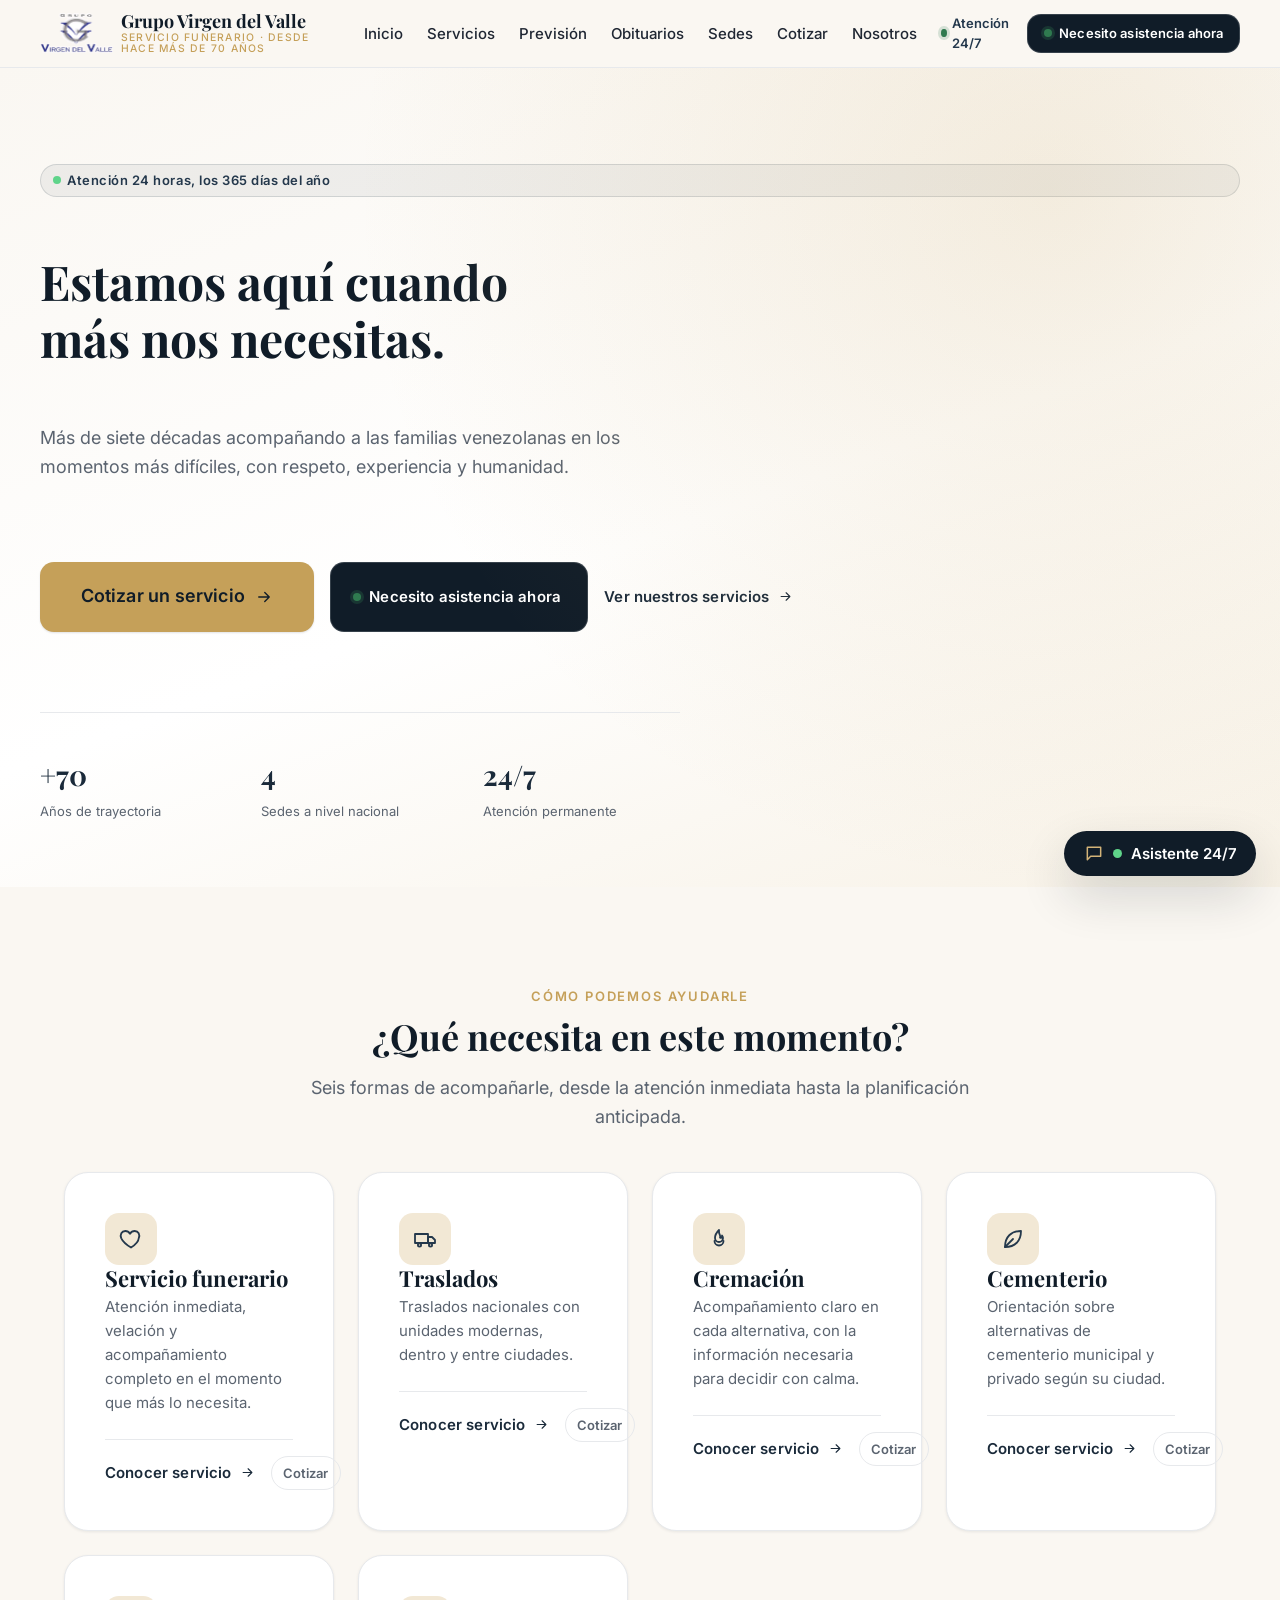
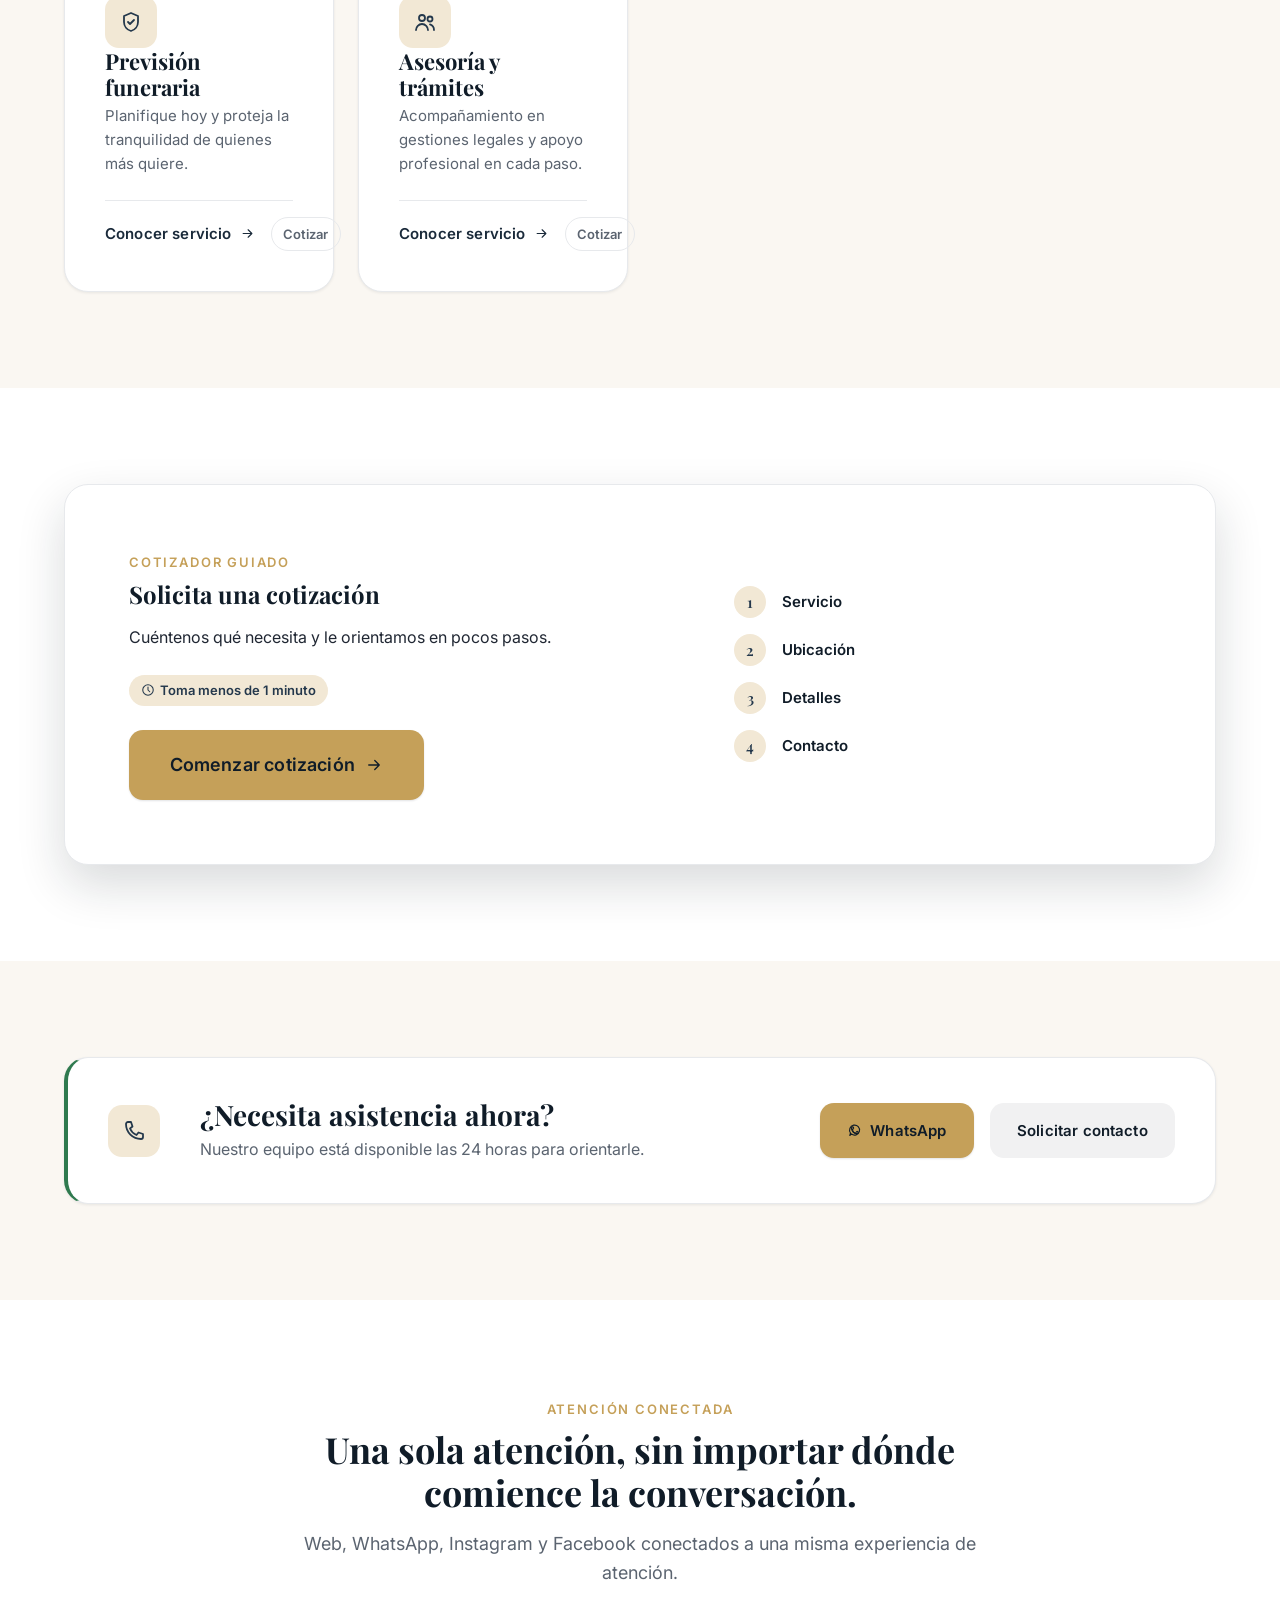
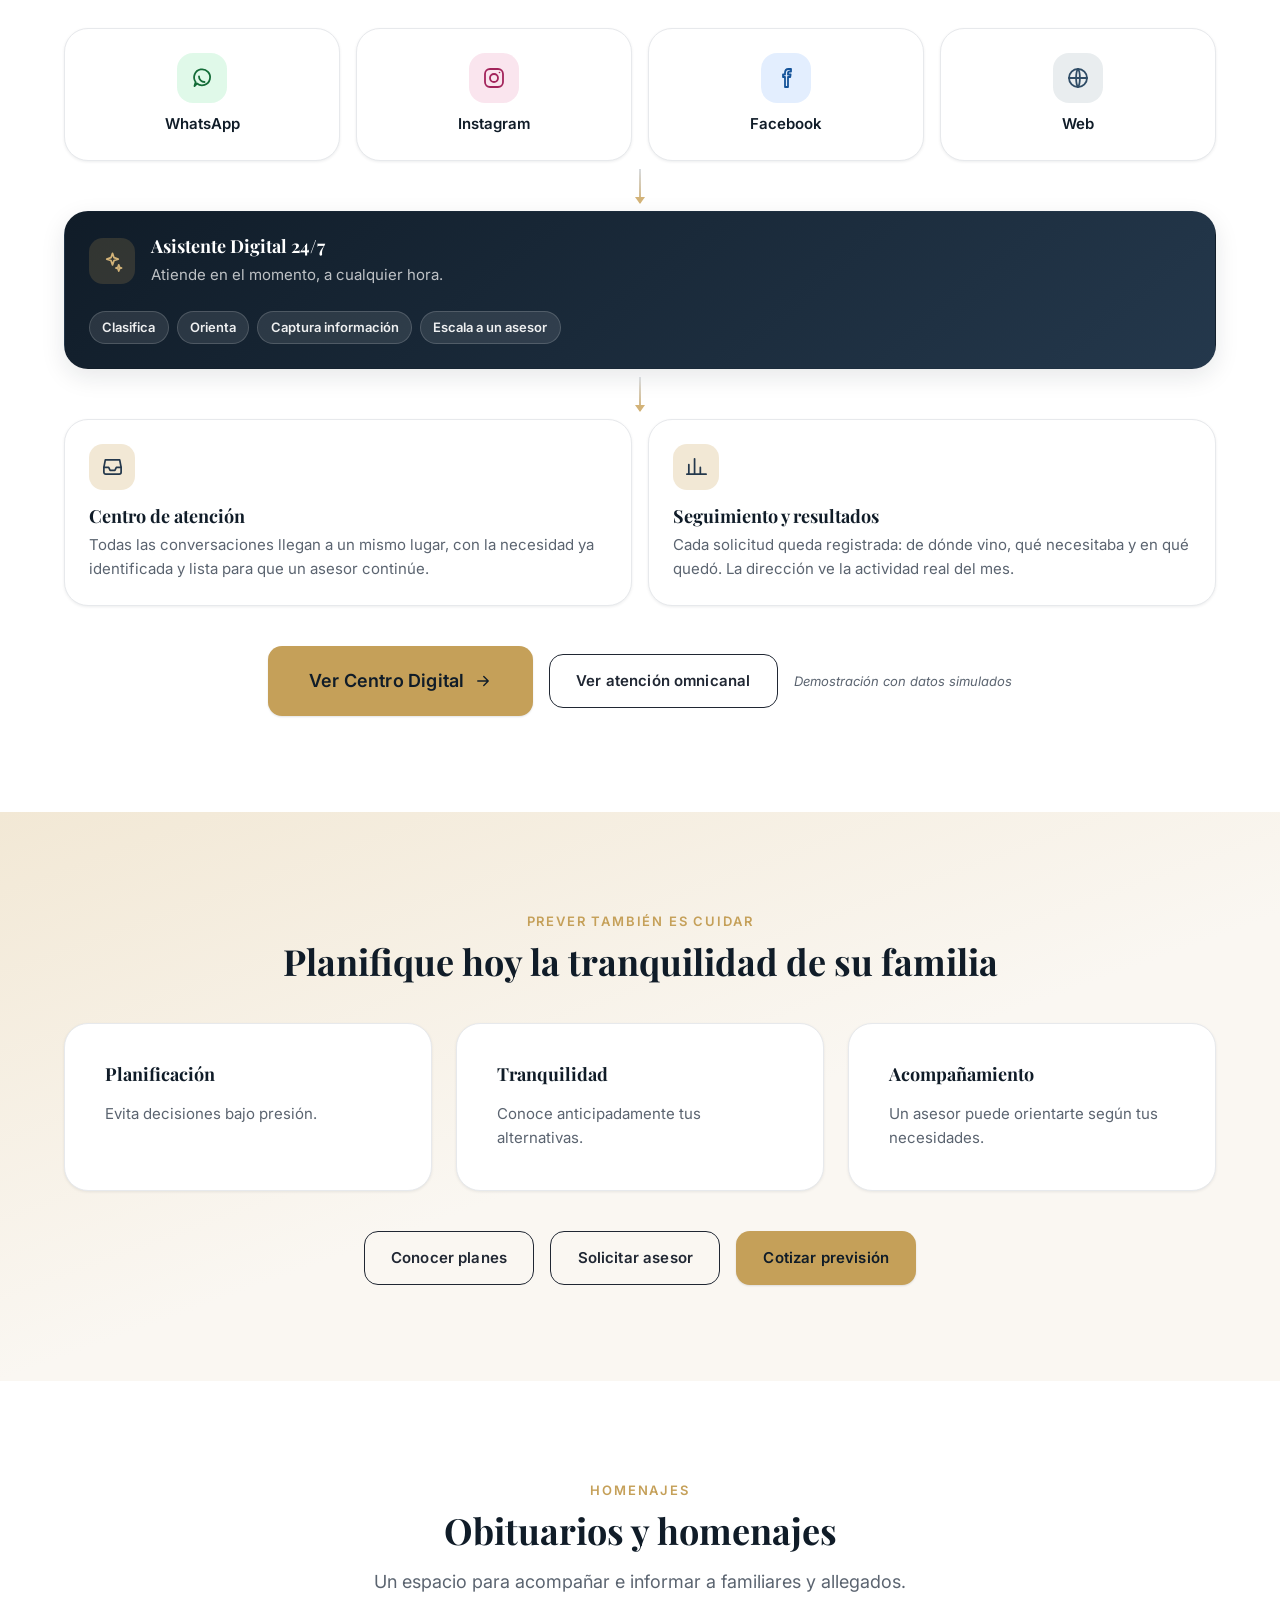
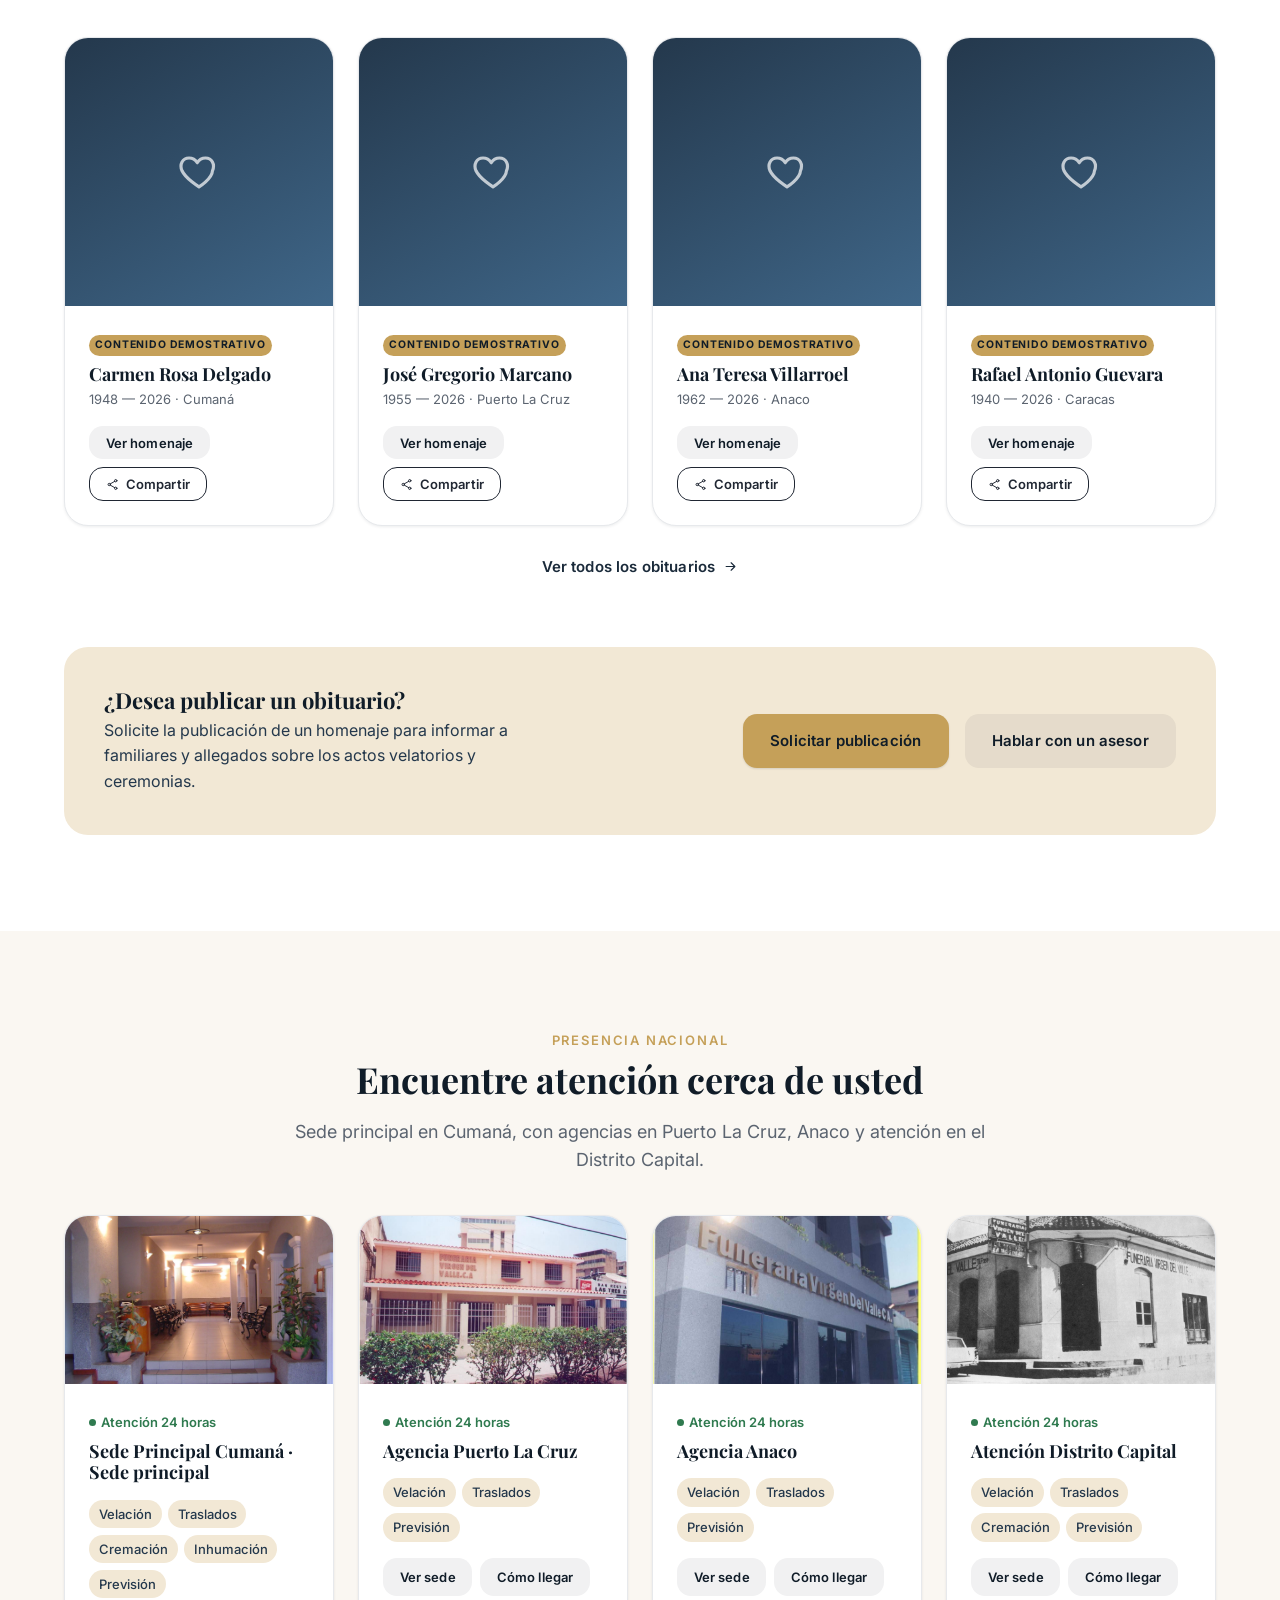
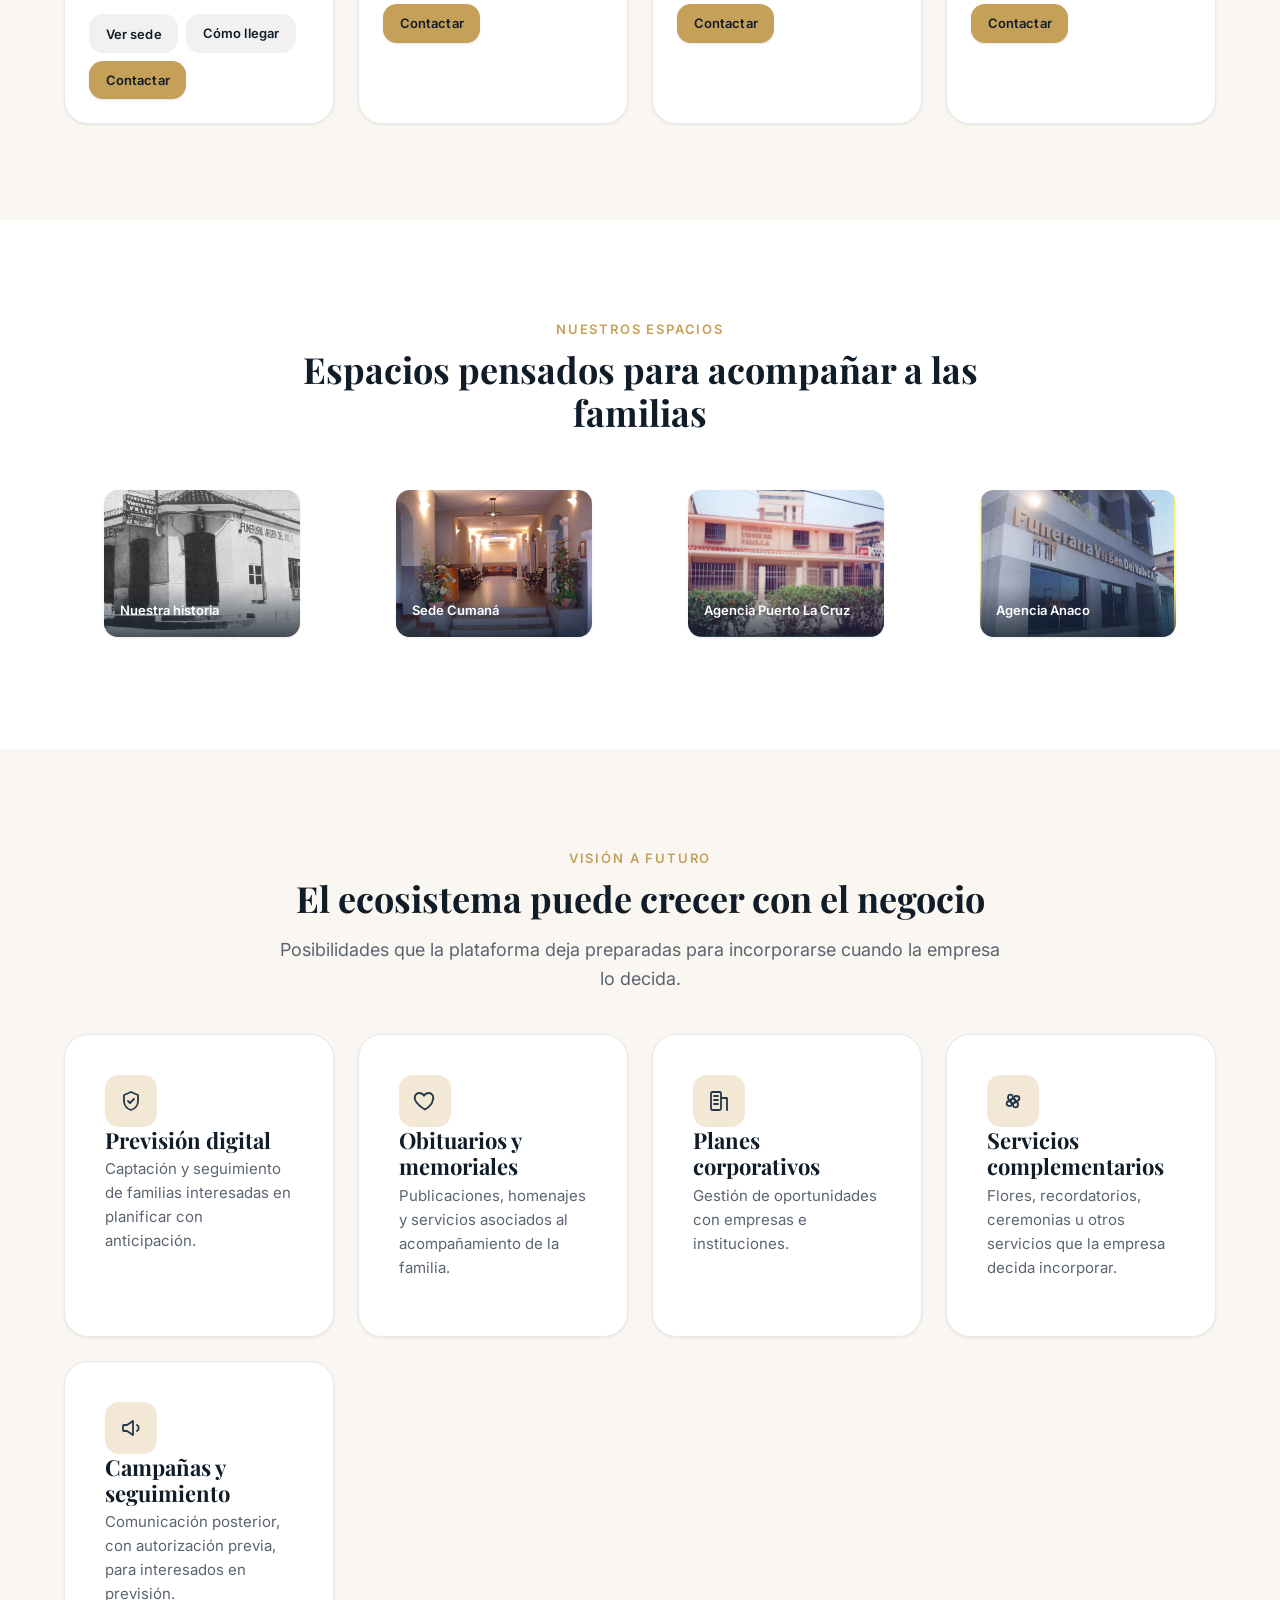
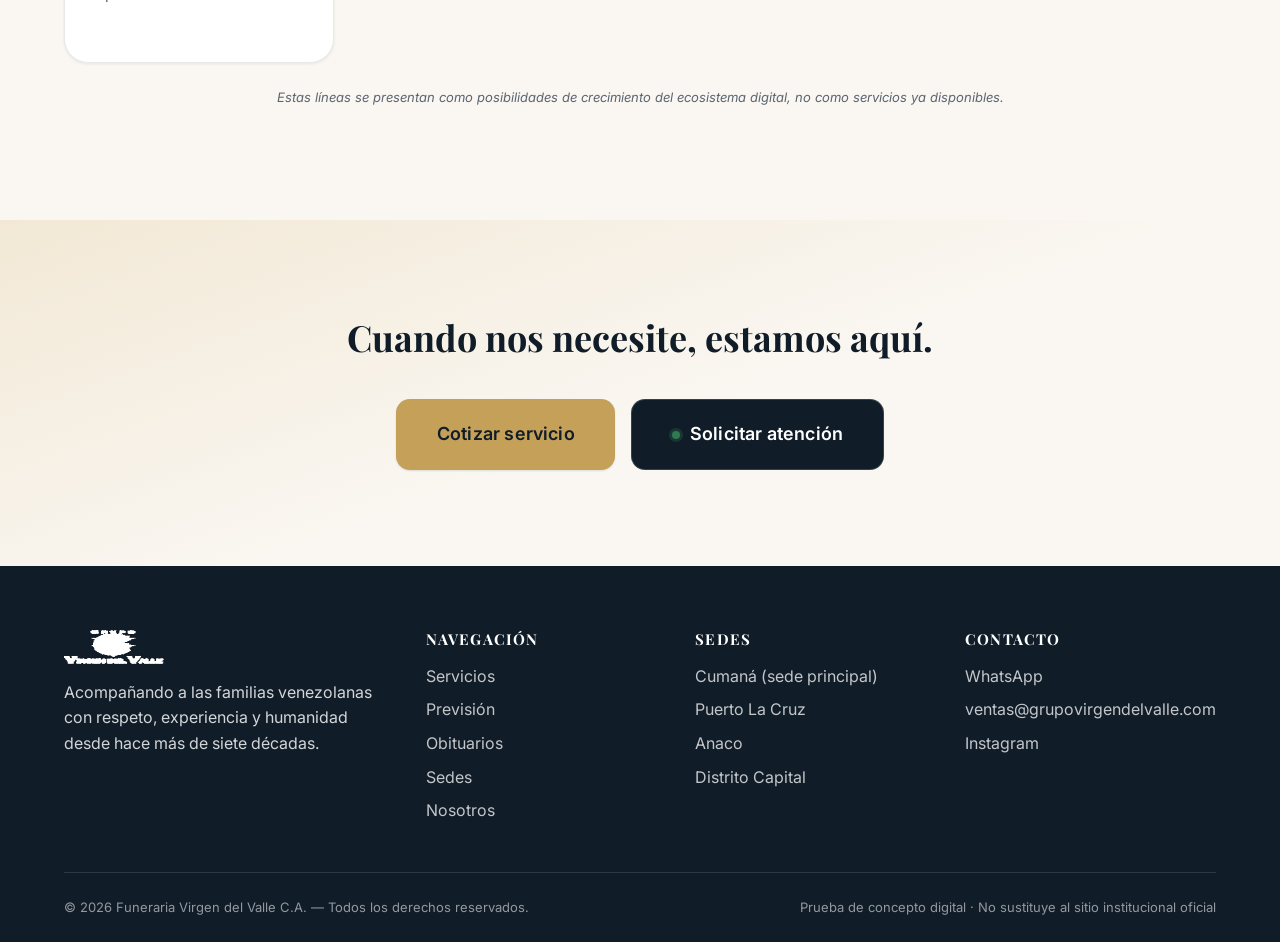
==== commit 2014b0d8: "feat(home): explain the omnichannel ecosystem Adds the "one attention, wherever the conversation sta" ====
--- a/index.html
+++ b/index.html
@@ -129,6 +129,77 @@
       </div>
     </section>
 
+    <!-- ECOSISTEMA OMNICANAL -->
+    <section class="section section--surface" id="ecosistema">
+      <div class="container">
+        <div class="section-header reveal">
+          <span class="section-eyebrow">Atención conectada</span>
+          <h2>Una sola atención, sin importar dónde comience la conversación.</h2>
+          <p>Web, WhatsApp, Instagram y Facebook conectados a una misma experiencia de atención.</p>
+        </div>
+
+        <div class="eco-flow">
+          <div class="eco-channels reveal">
+            <div class="eco-channel">
+              <span class="eco-channel__icon eco-channel__icon--whatsapp"><svg class="icon" viewBox="0 0 24 24" aria-hidden="true"><path d="M7 17.5 4.5 20 5.6 16A8 8 0 1 1 7 17.5Z"/><path d="M9 10.5c0 3 2.5 5.5 5.5 5.5"/></svg></span>
+              WhatsApp
+            </div>
+            <div class="eco-channel">
+              <span class="eco-channel__icon eco-channel__icon--instagram"><svg class="icon" viewBox="0 0 24 24" aria-hidden="true"><rect x="3" y="3" width="18" height="18" rx="5"/><circle cx="12" cy="12" r="4"/><circle cx="17.5" cy="6.5" r="0.8" fill="currentColor" stroke="none"/></svg></span>
+              Instagram
+            </div>
+            <div class="eco-channel">
+              <span class="eco-channel__icon eco-channel__icon--facebook"><svg class="icon" viewBox="0 0 24 24" aria-hidden="true"><path d="M14 8.5V7c0-1 .5-1.5 1.5-1.5H17V3h-2.5C12.5 3 11 4.5 11 7v1.5H9V11h2v10h3V11h2.2l.4-2.5H14Z"/></svg></span>
+              Facebook
+            </div>
+            <div class="eco-channel">
+              <span class="eco-channel__icon eco-channel__icon--web"><svg class="icon" viewBox="0 0 24 24" aria-hidden="true"><circle cx="12" cy="12" r="9"/><path d="M3 12h18"/><path d="M12 3c2.5 2.7 2.5 15.3 0 18-2.5-2.7-2.5-15.3 0-18Z"/></svg></span>
+              Web
+            </div>
+          </div>
+
+          <div class="eco-connector reveal" aria-hidden="true"><span></span></div>
+
+          <div class="eco-node eco-node--assistant reveal">
+            <div class="eco-node__head">
+              <span class="eco-node__icon"><svg class="icon" viewBox="0 0 24 24" aria-hidden="true"><path d="M12 3.5 13.6 8 18 9.5 13.6 11 12 15.5 10.4 11 6 9.5 10.4 8Z"/><path d="M18.5 15.5 19.3 18l2.2.8-2.2.8-.8 2.4-.8-2.4-2.2-.8 2.2-.8Z"/></svg></span>
+              <div>
+                <h3>Asistente Digital 24/7</h3>
+                <p>Atiende en el momento, a cualquier hora.</p>
+              </div>
+            </div>
+            <ul class="eco-chips">
+              <li>Clasifica</li>
+              <li>Orienta</li>
+              <li>Captura información</li>
+              <li>Escala a un asesor</li>
+            </ul>
+          </div>
+
+          <div class="eco-connector reveal" aria-hidden="true"><span></span></div>
+
+          <div class="eco-outputs">
+            <div class="eco-node reveal">
+              <span class="eco-node__icon"><svg class="icon" viewBox="0 0 24 24" aria-hidden="true"><path d="M3 13h5l1.5 3h5L16 13h5"/><path d="M4.5 5h15l1.5 8v5a2 2 0 0 1-2 2H5a2 2 0 0 1-2-2v-5Z"/></svg></span>
+              <h3>Centro de atención</h3>
+              <p>Todas las conversaciones llegan a un mismo lugar, con la necesidad ya identificada y lista para que un asesor continúe.</p>
+            </div>
+            <div class="eco-node reveal">
+              <span class="eco-node__icon"><svg class="icon" viewBox="0 0 24 24" aria-hidden="true"><path d="M4 20V10M10 20V4M16 20v-7M22 20H2"/></svg></span>
+              <h3>Seguimiento y resultados</h3>
+              <p>Cada solicitud queda registrada: de dónde vino, qué necesitaba y en qué quedó. La dirección ve la actividad real del mes.</p>
+            </div>
+          </div>
+        </div>
+
+        <div class="eco-ctas reveal">
+          <a class="btn btn-primary btn-lg" href="dashboard-demo.html">Ver Centro Digital <svg class="icon icon--arrow" viewBox="0 0 24 24" aria-hidden="true"><path d="M5 12h14M13 6l6 6-6 6"/></svg></a>
+          <a class="btn btn-outline" href="centro-atencion-demo.html">Ver atención omnicanal</a>
+          <span class="eco-note">Demostración con datos simulados</span>
+        </div>
+      </div>
+    </section>
+
     <!-- PREVISIÓN -->
     <section class="section section--primary" id="prevision">
       <div class="container">
@@ -204,6 +275,45 @@
           <h2>Espacios pensados para acompañar a las familias</h2>
         </div>
         <div class="gallery-grid" id="gallery-grid"></div>
+      </div>
+    </section>
+
+    <!-- OPORTUNIDADES DIGITALES -->
+    <section class="section" id="oportunidades-digitales">
+      <div class="container">
+        <div class="section-header reveal">
+          <span class="section-eyebrow">Visión a futuro</span>
+          <h2>El ecosistema puede crecer con el negocio</h2>
+          <p>Posibilidades que la plataforma deja preparadas para incorporarse cuando la empresa lo decida.</p>
+        </div>
+        <div class="services-grid">
+          <article class="card service-card reveal">
+            <div class="icon-badge"><svg class="icon" viewBox="0 0 24 24" aria-hidden="true"><path d="M12 3l7 3v6c0 4.5-3 8-7 9-4-1-7-4.5-7-9V6Z"/><path d="m9 12 2 2 4-4"/></svg></div>
+            <h3>Previsión digital</h3>
+            <p class="service-desc">Captación y seguimiento de familias interesadas en planificar con anticipación.</p>
+          </article>
+          <article class="card service-card reveal">
+            <div class="icon-badge"><svg class="icon" viewBox="0 0 24 24" aria-hidden="true"><path d="M12 20.5s-7.5-4.6-9.7-9.2C.7 7.6 2.6 4 6.3 4c2.1 0 3.7 1.1 4.7 2.7C12 5.1 13.6 4 15.7 4c3.7 0 5.6 3.6 4 7.3C19.5 15.9 12 20.5 12 20.5Z"/></svg></div>
+            <h3>Obituarios y memoriales</h3>
+            <p class="service-desc">Publicaciones, homenajes y servicios asociados al acompañamiento de la familia.</p>
+          </article>
+          <article class="card service-card reveal">
+            <div class="icon-badge"><svg class="icon" viewBox="0 0 24 24" aria-hidden="true"><rect x="4" y="3" width="10" height="18" rx="1.5"/><path d="M14 9h5.5a.5.5 0 0 1 .5.5V21"/><path d="M7 7h4M7 11h4M7 15h4"/></svg></div>
+            <h3>Planes corporativos</h3>
+            <p class="service-desc">Gestión de oportunidades con empresas e instituciones.</p>
+          </article>
+          <article class="card service-card reveal">
+            <div class="icon-badge"><svg class="icon" viewBox="0 0 24 24" aria-hidden="true"><circle cx="12" cy="12" r="2.4"/><path d="M12 9.6c0-2.5-1-4-2.5-4S7 7 7 8.8s1.5 2.6 3.2 2.6"/><path d="M14.4 12c2.5 0 4-1 4-2.5S17 7 15.2 7s-2.6 1.5-2.6 3.2"/><path d="M12 14.4c0 2.5 1 4 2.5 4s2.5-1.4 2.5-3.2-1.5-2.6-3.2-2.6"/><path d="M9.6 12c-2.5 0-4 1-4 2.5S7 17 8.8 17s2.6-1.5 2.6-3.2"/></svg></div>
+            <h3>Servicios complementarios</h3>
+            <p class="service-desc">Flores, recordatorios, ceremonias u otros servicios que la empresa decida incorporar.</p>
+          </article>
+          <article class="card service-card reveal">
+            <div class="icon-badge"><svg class="icon" viewBox="0 0 24 24" aria-hidden="true"><path d="M4 10v4a1 1 0 0 0 1 1h3l6 4V5L8 9H5a1 1 0 0 0-1 1Z"/><path d="M18 9a3.5 3.5 0 0 1 0 6"/></svg></div>
+            <h3>Campañas y seguimiento</h3>
+            <p class="service-desc">Comunicación posterior, con autorización previa, para interesados en previsión.</p>
+          </article>
+        </div>
+        <p class="future-note reveal">Estas líneas se presentan como posibilidades de crecimiento del ecosistema digital, no como servicios ya disponibles.</p>
       </div>
     </section>
 
@@ -304,6 +414,7 @@
   <script src="data/services.js"></script>
   <script src="data/demo-obituaries.js"></script>
   <script src="js/icons.js"></script>
+  <script src="js/demo-store.js"></script>
   <script src="js/render.js"></script>
   <script src="js/quote.js"></script>
   <script src="js/assistant.js"></script>
--- a/css/main.css
+++ b/css/main.css
@@ -25,6 +25,7 @@
 
 body {
   margin: 0;
+  overflow-x: clip;
   font-family: var(--font-body);
   font-size: var(--fs-base);
   line-height: 1.6;
@@ -656,12 +657,14 @@
     align-items: flex-start;
     padding: calc(var(--space-2xl)) var(--space-lg) var(--space-lg);
     transform: translateX(100%);
-    transition: transform var(--transition-base);
+    visibility: hidden;
+    transition: transform var(--transition-base), visibility var(--transition-base);
     z-index: 90;
   }
 
   .main-nav.is-open {
     transform: translateX(0);
+    visibility: visible;
   }
 
   .main-nav__list {
--- a/css/components.css
+++ b/css/components.css
@@ -565,6 +565,81 @@
   font-size: var(--fs-xs);
   color: var(--color-text-muted);
   margin-bottom: var(--space-md);
+}
+
+/* Comprobante de solicitud */
+.receipt-id {
+  display: flex;
+  align-items: baseline;
+  justify-content: space-between;
+  gap: var(--space-sm);
+  background: var(--color-navy-950);
+  color: rgba(255, 255, 255, 0.72);
+  border-radius: var(--radius-md);
+  padding: var(--space-sm) var(--space-md);
+  margin-bottom: var(--space-md);
+  font-size: var(--fs-xs);
+  letter-spacing: 0.06em;
+  text-transform: uppercase;
+}
+
+.receipt-id strong {
+  font-family: var(--font-heading);
+  font-size: var(--fs-lg);
+  letter-spacing: 0.02em;
+  color: var(--color-gold-400);
+  text-transform: none;
+}
+
+.receipt-checklist {
+  display: grid;
+  gap: var(--space-2xs);
+  margin: 0 0 var(--space-md);
+  padding: 0;
+  list-style: none;
+}
+
+.receipt-checklist li {
+  display: flex;
+  align-items: center;
+  gap: 0.6em;
+  font-size: var(--fs-sm);
+  color: var(--color-text);
+}
+
+.receipt-checklist .icon {
+  width: 20px;
+  height: 20px;
+  padding: 3px;
+  border-radius: 50%;
+  background: rgba(47, 122, 79, 0.12);
+  color: var(--color-live);
+  flex-shrink: 0;
+  stroke-width: 2.4;
+}
+
+.receipt-demo-cta {
+  display: flex;
+  align-items: center;
+  justify-content: space-between;
+  gap: var(--space-md);
+  flex-wrap: wrap;
+  background: var(--color-gold-100);
+  border: 1px solid rgba(197, 160, 89, 0.4);
+  border-radius: var(--radius-md);
+  padding: var(--space-md);
+  margin-bottom: var(--space-md);
+}
+
+.receipt-demo-cta strong {
+  display: block;
+  color: var(--color-primary-strong);
+  font-size: var(--fs-sm);
+}
+
+.receipt-demo-cta span {
+  font-size: var(--fs-xs);
+  color: var(--color-navy-800);
 }
 
 /* Obituarios */
@@ -916,6 +991,204 @@
   text-align: center;
 }
 
+/* Encabezado modernizado del asistente */
+.assistant-panel__identity {
+  display: flex;
+  align-items: center;
+  gap: 0.7em;
+  min-width: 0;
+}
+
+.assistant-avatar {
+  width: 40px;
+  height: 40px;
+  border-radius: 13px;
+  background: rgba(197, 160, 89, 0.2);
+  color: var(--color-gold-400);
+  display: inline-flex;
+  align-items: center;
+  justify-content: center;
+  flex-shrink: 0;
+}
+
+.assistant-avatar .icon {
+  width: 21px;
+  height: 21px;
+}
+
+.assistant-status {
+  display: inline-flex;
+  align-items: center;
+  gap: 0.4em;
+  font-size: 0.72rem;
+  color: rgba(255, 255, 255, 0.78);
+  margin-top: 2px;
+}
+
+.assistant-status .dot {
+  width: 7px;
+  height: 7px;
+  border-radius: 50%;
+  background: #5fd48a;
+}
+
+.assistant-panel__head-actions {
+  display: flex;
+  align-items: center;
+  gap: 0.5em;
+  flex-shrink: 0;
+}
+
+.assistant-demo-tag {
+  font-size: 0.62rem;
+  font-weight: 800;
+  letter-spacing: 0.12em;
+  color: var(--color-gold-400);
+  border: 1px solid rgba(197, 160, 89, 0.5);
+  border-radius: var(--radius-pill);
+  padding: 0.2em 0.6em;
+}
+
+/* Caja de escritura */
+.assistant-composer {
+  display: flex;
+  align-items: center;
+  gap: 0.5em;
+  padding: var(--space-2xs) var(--space-sm);
+  border-top: 1px solid var(--color-border);
+  background: var(--color-surface);
+}
+
+.assistant-composer input {
+  flex: 1;
+  min-width: 0;
+  border: 1.5px solid var(--color-border);
+  border-radius: var(--radius-pill);
+  padding: 0.7em 1em;
+  font: inherit;
+  font-size: var(--fs-sm);
+  background: var(--color-bg);
+  color: var(--color-text);
+}
+
+.assistant-composer input:focus {
+  outline: none;
+  border-color: var(--color-accent);
+  background: var(--color-surface);
+}
+
+.assistant-composer__send {
+  width: 40px;
+  height: 40px;
+  border-radius: 50%;
+  border: none;
+  background: var(--color-primary);
+  color: var(--color-on-primary);
+  cursor: pointer;
+  display: inline-flex;
+  align-items: center;
+  justify-content: center;
+  flex-shrink: 0;
+  transition: background var(--duration-base) var(--ease-standard), transform var(--duration-base) var(--ease-standard);
+}
+
+.assistant-composer__send:hover {
+  background: var(--color-primary-strong);
+  transform: translateY(-2px);
+}
+
+.assistant-composer__send .icon {
+  width: 18px;
+  height: 18px;
+}
+
+/* Indicador de escritura */
+.chat-typing {
+  align-self: flex-start;
+  display: inline-flex;
+  gap: 4px;
+  padding: 0.85em 1em;
+  background: var(--color-bg);
+  border: 1px solid var(--color-border);
+  border-radius: var(--radius-md);
+  border-bottom-left-radius: 4px;
+}
+
+.chat-typing span {
+  width: 7px;
+  height: 7px;
+  border-radius: 50%;
+  background: var(--color-silver-300);
+  animation: typingBounce 1.2s infinite ease-in-out;
+}
+
+.chat-typing span:nth-child(2) {
+  animation-delay: 0.15s;
+}
+
+.chat-typing span:nth-child(3) {
+  animation-delay: 0.3s;
+}
+
+@keyframes typingBounce {
+  0%,
+  60%,
+  100% {
+    transform: translateY(0);
+    opacity: 0.55;
+  }
+  30% {
+    transform: translateY(-4px);
+    opacity: 1;
+  }
+}
+
+@media (prefers-reduced-motion: reduce) {
+  .chat-typing span {
+    animation: none;
+  }
+}
+
+/* Tarjeta de solicitud dentro del chat */
+.chat-request-card {
+  align-self: stretch;
+  display: grid;
+  gap: 2px;
+  background: var(--color-navy-950);
+  color: var(--color-white);
+  border-radius: var(--radius-md);
+  padding: var(--space-sm) var(--space-md);
+  border-left: 3px solid var(--color-gold-500);
+}
+
+.chat-request-card__id {
+  font-size: 0.68rem;
+  letter-spacing: 0.1em;
+  text-transform: uppercase;
+  color: var(--color-gold-400);
+}
+
+.chat-request-card strong {
+  font-family: var(--font-heading);
+  font-size: var(--fs-md);
+}
+
+.chat-request-card__route {
+  font-size: var(--fs-sm);
+  color: rgba(255, 255, 255, 0.78);
+}
+
+.chat-request-card__priority {
+  justify-self: start;
+  margin-top: 4px;
+  font-size: var(--fs-xs);
+  font-weight: 600;
+  background: rgba(197, 160, 89, 0.22);
+  color: var(--color-gold-400);
+  border-radius: var(--radius-pill);
+  padding: 0.22em 0.7em;
+}
+
 /* Responsive components */
 @media (max-width: 900px) {
   .trayectoria,
@@ -1122,6 +1395,225 @@
   .obituary-request-banner {
     flex-direction: column;
     align-items: flex-start;
+  }
+}
+
+/* Ecosistema omnicanal (Home) */
+.eco-flow {
+  display: flex;
+  flex-direction: column;
+  align-items: center;
+  gap: var(--space-2xs);
+}
+
+.eco-channels {
+  display: grid;
+  grid-template-columns: repeat(4, minmax(0, 1fr));
+  gap: var(--space-sm);
+  width: 100%;
+}
+
+.eco-channel {
+  display: flex;
+  flex-direction: column;
+  align-items: center;
+  gap: 0.6em;
+  padding: var(--space-md) var(--space-sm);
+  background: var(--color-surface);
+  border: 1px solid var(--color-border);
+  border-radius: var(--radius-lg);
+  font-weight: 600;
+  font-size: var(--fs-sm);
+  color: var(--color-primary-strong);
+  box-shadow: var(--shadow-sm);
+  transition: transform var(--duration-base) var(--ease-standard), box-shadow var(--duration-base) var(--ease-standard);
+}
+
+.eco-channel:hover {
+  transform: translateY(-4px);
+  box-shadow: var(--shadow-md);
+}
+
+.eco-channel__icon {
+  width: 50px;
+  height: 50px;
+  border-radius: 16px;
+  display: inline-flex;
+  align-items: center;
+  justify-content: center;
+}
+
+.eco-channel__icon .icon {
+  width: 24px;
+  height: 24px;
+}
+
+.eco-channel__icon--whatsapp {
+  background: rgba(37, 211, 102, 0.14);
+  color: #146c38;
+}
+
+.eco-channel__icon--instagram {
+  background: rgba(214, 41, 118, 0.12);
+  color: #a3245b;
+}
+
+.eco-channel__icon--facebook {
+  background: rgba(24, 119, 242, 0.12);
+  color: #14539a;
+}
+
+.eco-channel__icon--web {
+  background: rgba(47, 76, 102, 0.1);
+  color: var(--color-navy-700);
+}
+
+.eco-connector {
+  height: 34px;
+  display: flex;
+  align-items: center;
+  justify-content: center;
+}
+
+.eco-connector span {
+  width: 2px;
+  height: 100%;
+  background: linear-gradient(180deg, var(--color-silver-300), var(--color-gold-400));
+  position: relative;
+}
+
+.eco-connector span::after {
+  content: "";
+  position: absolute;
+  bottom: -1px;
+  left: 50%;
+  transform: translateX(-50%);
+  border-left: 5px solid transparent;
+  border-right: 5px solid transparent;
+  border-top: 7px solid var(--color-gold-400);
+}
+
+.eco-node {
+  background: var(--color-surface);
+  border: 1px solid var(--color-border);
+  border-radius: var(--radius-lg);
+  padding: var(--space-md);
+  box-shadow: var(--shadow-sm);
+  width: 100%;
+}
+
+.eco-node h3 {
+  font-size: var(--fs-md);
+  margin: 0 0 0.3em;
+}
+
+.eco-node p {
+  margin: 0;
+  color: var(--color-text-muted);
+  font-size: var(--fs-sm);
+}
+
+.eco-node__icon {
+  width: 46px;
+  height: 46px;
+  border-radius: 14px;
+  background: var(--color-gold-100);
+  color: var(--color-navy-800);
+  display: inline-flex;
+  align-items: center;
+  justify-content: center;
+  margin-bottom: var(--space-sm);
+  flex-shrink: 0;
+}
+
+.eco-node__icon .icon {
+  width: 23px;
+  height: 23px;
+}
+
+.eco-node--assistant {
+  background: linear-gradient(140deg, var(--color-navy-950), var(--color-navy-800));
+  border-color: transparent;
+  color: var(--color-white);
+  box-shadow: var(--shadow-md);
+}
+
+.eco-node--assistant h3 {
+  color: var(--color-white);
+}
+
+.eco-node--assistant p {
+  color: rgba(255, 255, 255, 0.72);
+}
+
+.eco-node__head {
+  display: flex;
+  align-items: center;
+  gap: var(--space-sm);
+}
+
+.eco-node--assistant .eco-node__icon {
+  background: rgba(197, 160, 89, 0.18);
+  color: var(--color-gold-400);
+  margin-bottom: 0;
+}
+
+.eco-chips {
+  display: flex;
+  flex-wrap: wrap;
+  gap: 0.5em;
+  margin: var(--space-md) 0 0;
+  padding: 0;
+  list-style: none;
+}
+
+.eco-chips li {
+  background: rgba(255, 255, 255, 0.1);
+  border: 1px solid rgba(255, 255, 255, 0.16);
+  color: rgba(255, 255, 255, 0.92);
+  border-radius: var(--radius-pill);
+  padding: 0.4em 0.95em;
+  font-size: var(--fs-xs);
+  font-weight: 600;
+}
+
+.eco-outputs {
+  display: grid;
+  grid-template-columns: repeat(2, minmax(0, 1fr));
+  gap: var(--space-sm);
+  width: 100%;
+}
+
+.eco-ctas {
+  display: flex;
+  align-items: center;
+  justify-content: center;
+  flex-wrap: wrap;
+  gap: var(--space-sm);
+  margin-top: var(--space-lg);
+}
+
+.eco-note {
+  font-size: var(--fs-xs);
+  color: var(--color-text-muted);
+  font-style: italic;
+}
+
+.future-note {
+  margin-top: var(--space-md);
+  text-align: center;
+  font-size: var(--fs-xs);
+  color: var(--color-text-muted);
+  font-style: italic;
+}
+
+@media (max-width: 760px) {
+  .eco-channels {
+    grid-template-columns: repeat(2, minmax(0, 1fr));
+  }
+
+  .eco-outputs {
+    grid-template-columns: 1fr;
   }
 }
 
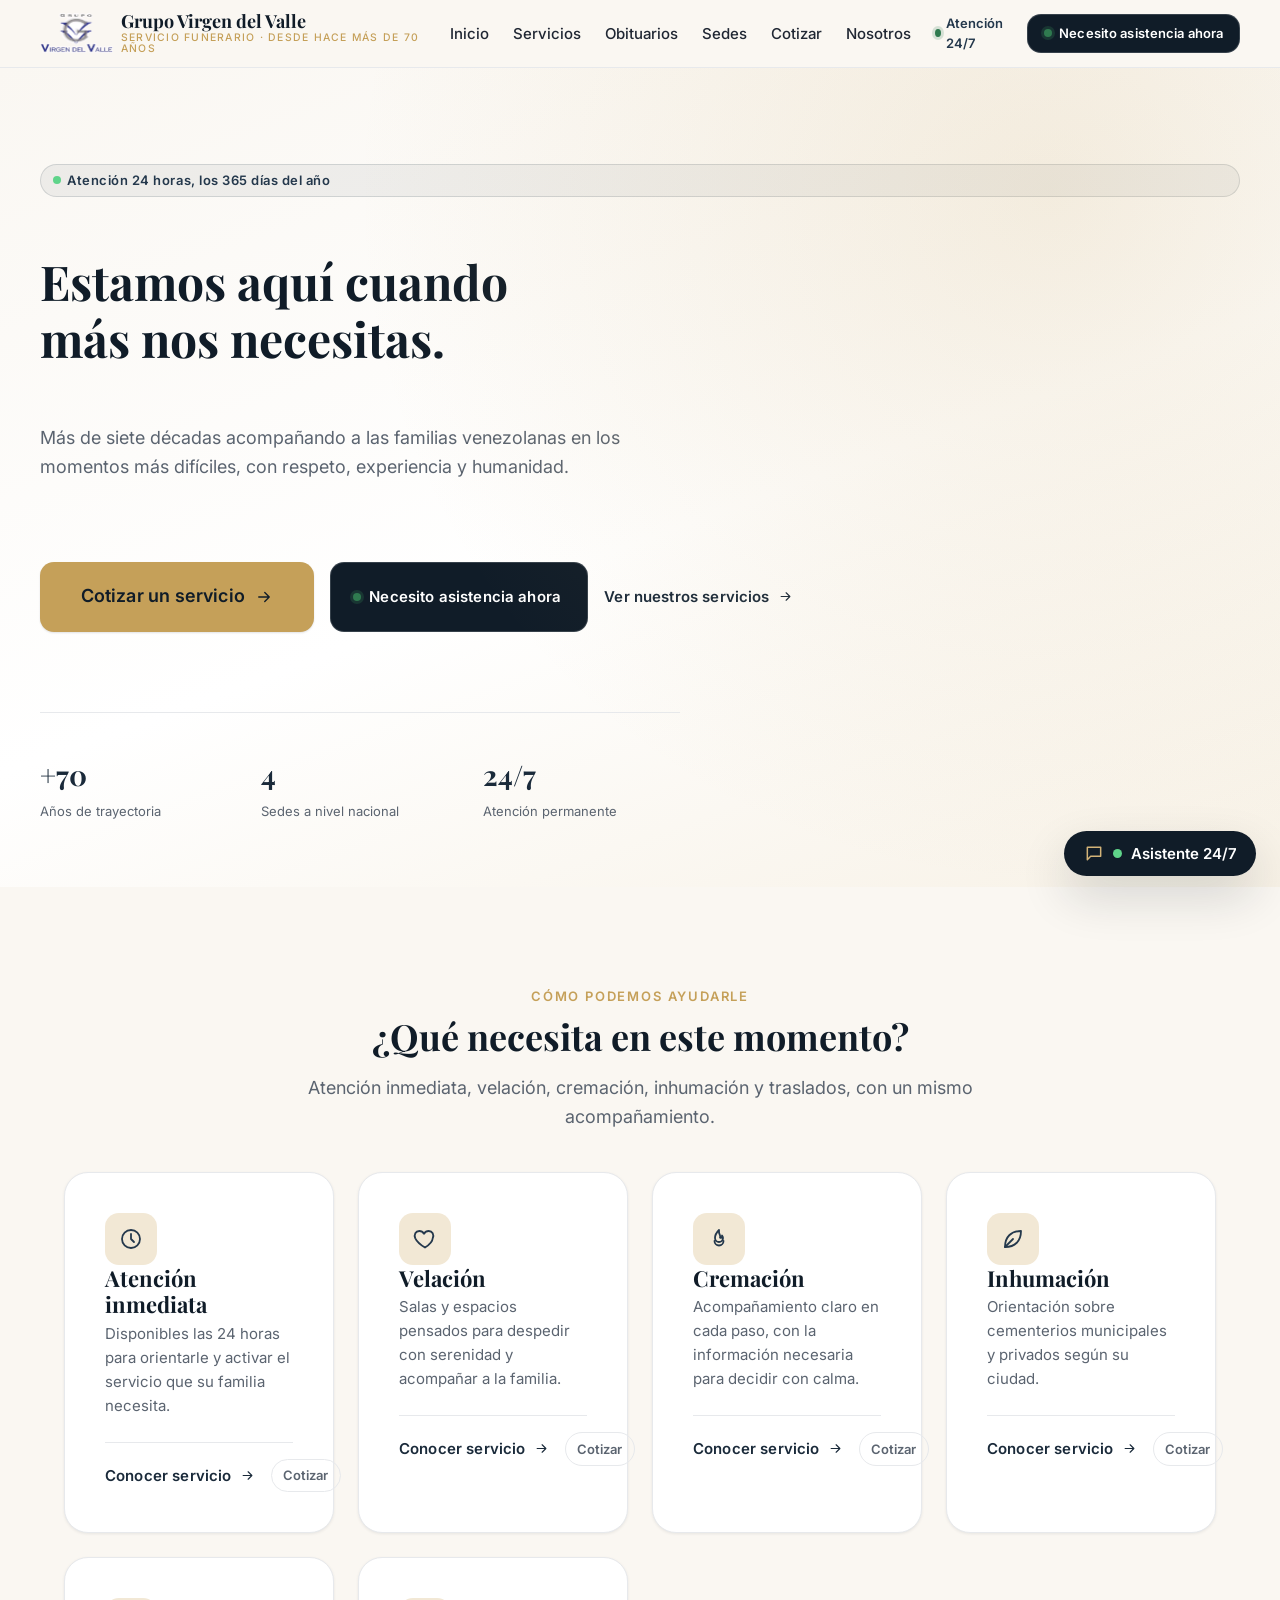
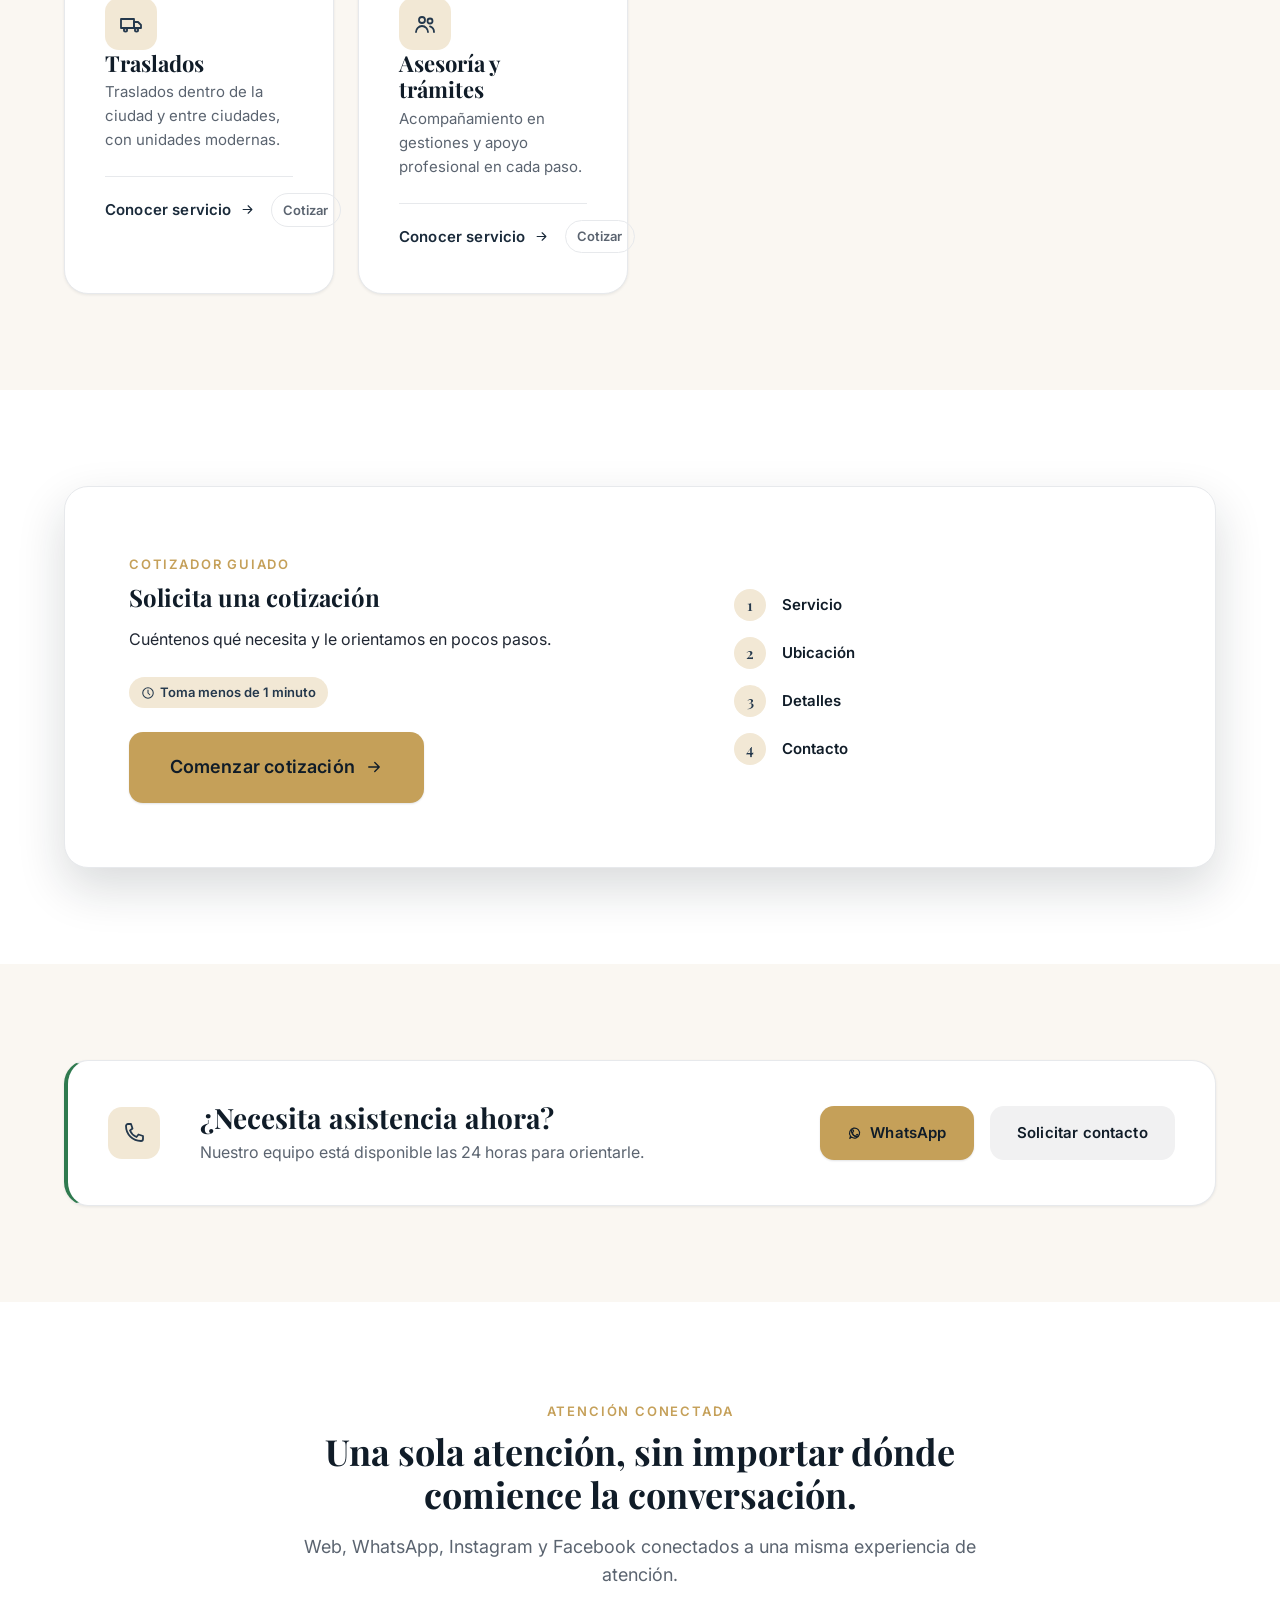
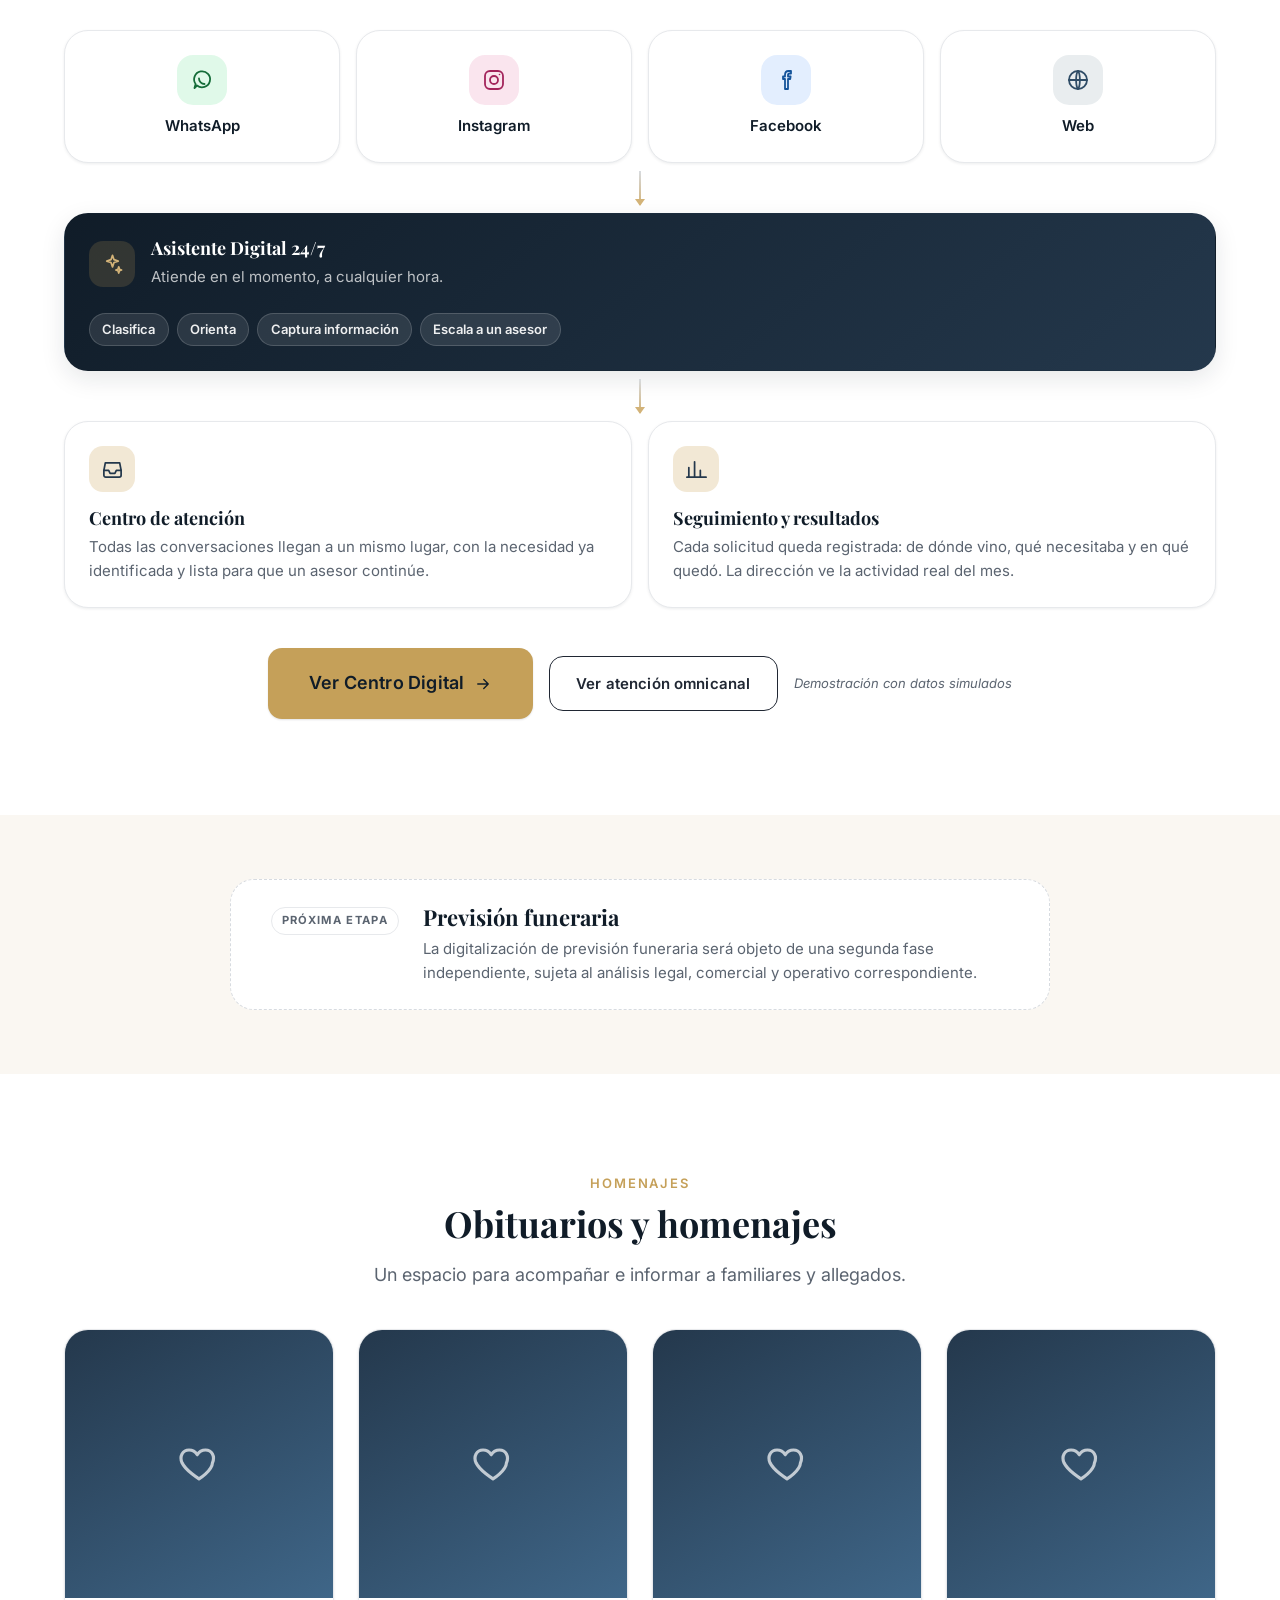
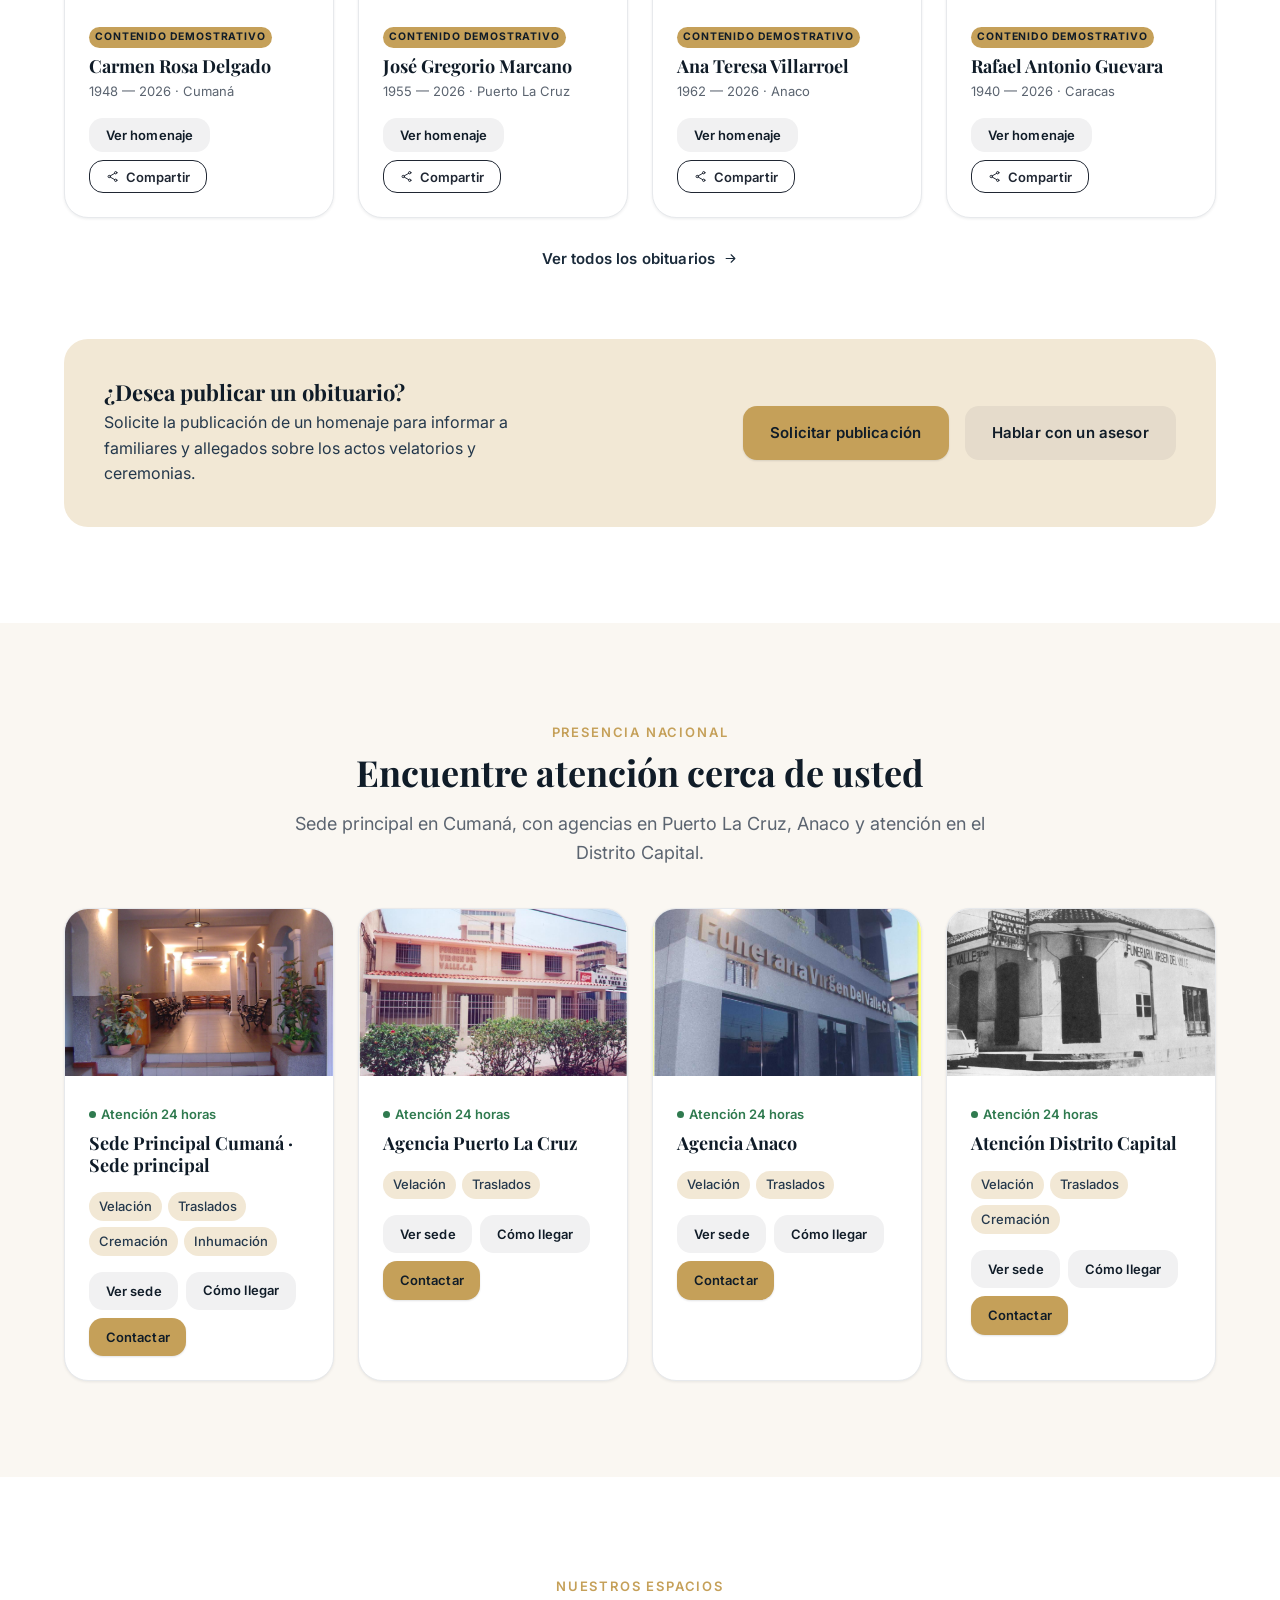
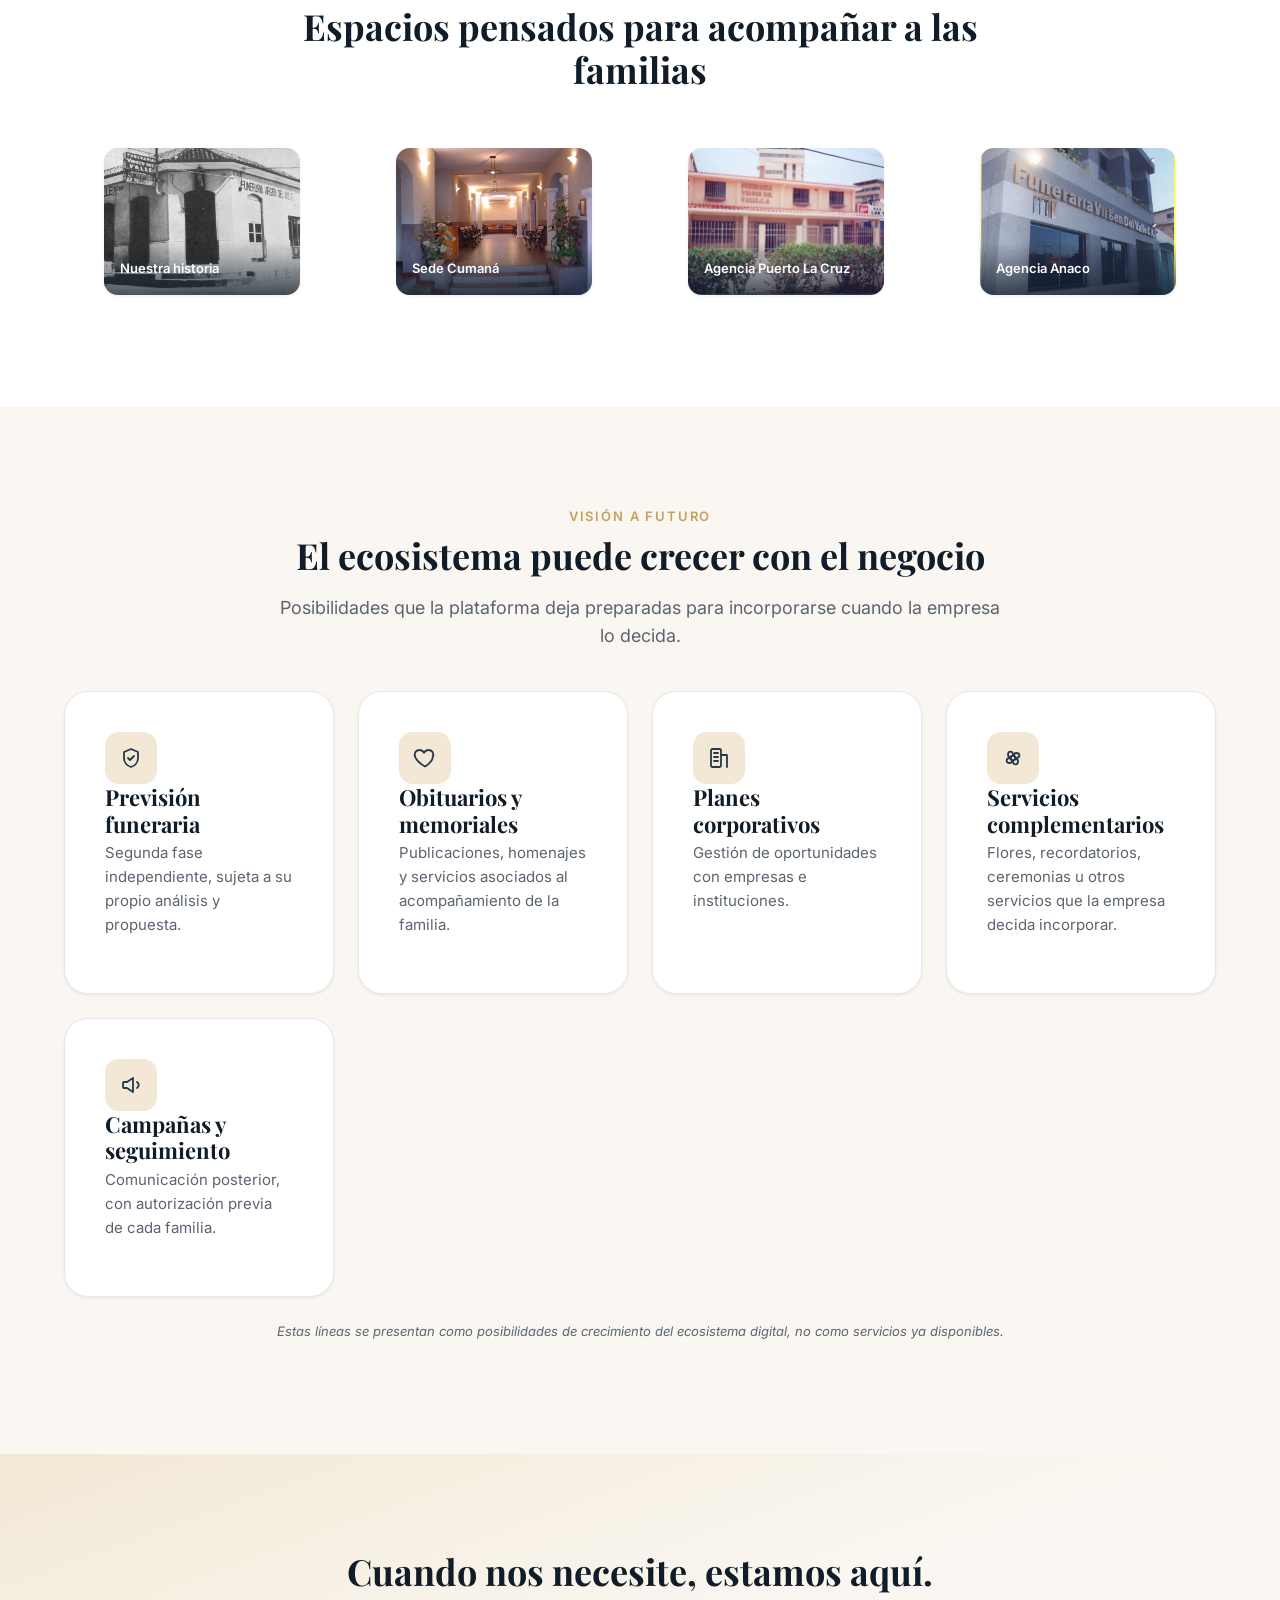
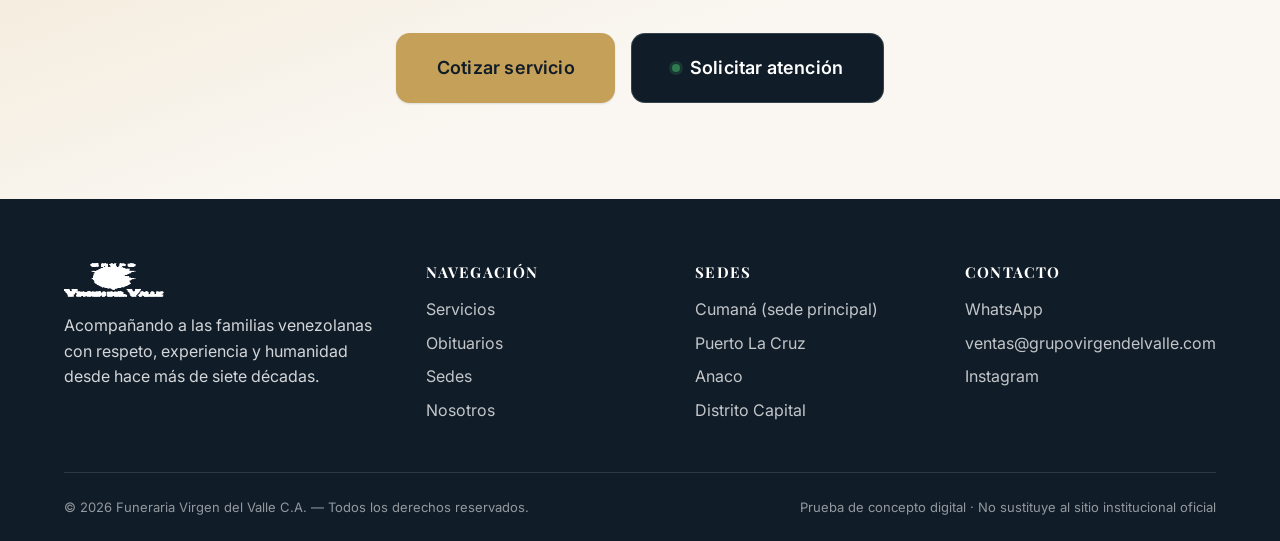
==== commit 92ef83af: "refactor(scope): align the public site with Phase 1 (immediate need) Phase 1 covers immediate-need /" ====
--- a/index.html
+++ b/index.html
@@ -41,7 +41,6 @@
         <ul class="main-nav__list">
           <li><a href="index.html">Inicio</a></li>
           <li><a href="index.html#servicios" data-scroll-to="servicios">Servicios</a></li>
-          <li><a href="index.html#prevision" data-scroll-to="prevision">Previsión</a></li>
           <li><a href="obituarios.html">Obituarios</a></li>
           <li><a href="index.html#sedes" data-scroll-to="sedes">Sedes</a></li>
           <li><a href="cotizar.html">Cotizar</a></li>
@@ -86,7 +85,7 @@
         <div class="section-header reveal">
           <span class="section-eyebrow">Cómo podemos ayudarle</span>
           <h2>¿Qué necesita en este momento?</h2>
-          <p>Seis formas de acompañarle, desde la atención inmediata hasta la planificación anticipada.</p>
+          <p>Atención inmediata, velación, cremación, inhumación y traslados, con un mismo acompañamiento.</p>
         </div>
         <div class="services-grid" id="services-grid"></div>
       </div>
@@ -200,31 +199,15 @@
       </div>
     </section>
 
-    <!-- PREVISIÓN -->
-    <section class="section section--primary" id="prevision">
-      <div class="container">
-        <div class="section-header reveal">
-          <span class="section-eyebrow">Prever también es cuidar</span>
-          <h2>Planifique hoy la tranquilidad de su familia</h2>
-        </div>
-        <div class="prevision-grid">
-          <div class="prevision-card reveal">
-            <h3>Planificación</h3>
-            <p>Evita decisiones bajo presión.</p>
-          </div>
-          <div class="prevision-card reveal">
-            <h3>Tranquilidad</h3>
-            <p>Conoce anticipadamente tus alternativas.</p>
-          </div>
-          <div class="prevision-card reveal">
-            <h3>Acompañamiento</h3>
-            <p>Un asesor puede orientarte según tus necesidades.</p>
-          </div>
-        </div>
-        <div class="prevision-ctas">
-          <a href="nosotros.html#prevision-info" class="btn btn-outline">Conocer planes</a>
-          <a href="#" class="btn btn-outline" data-open-assistant="prevision">Solicitar asesor</a>
-          <a href="cotizar.html?tipo=prevision" class="btn btn-primary">Cotizar previsión</a>
+    <!-- PREVISIÓN: PRÓXIMA ETAPA (fuera de Fase 1) -->
+    <section class="section section--tight" id="prevision">
+      <div class="container">
+        <div class="next-stage reveal">
+          <span class="next-stage__tag">Próxima etapa</span>
+          <div>
+            <h2>Previsión funeraria</h2>
+            <p>La digitalización de previsión funeraria será objeto de una segunda fase independiente, sujeta al análisis legal, comercial y operativo correspondiente.</p>
+          </div>
         </div>
       </div>
     </section>
@@ -289,8 +272,8 @@
         <div class="services-grid">
           <article class="card service-card reveal">
             <div class="icon-badge"><svg class="icon" viewBox="0 0 24 24" aria-hidden="true"><path d="M12 3l7 3v6c0 4.5-3 8-7 9-4-1-7-4.5-7-9V6Z"/><path d="m9 12 2 2 4-4"/></svg></div>
-            <h3>Previsión digital</h3>
-            <p class="service-desc">Captación y seguimiento de familias interesadas en planificar con anticipación.</p>
+            <h3>Previsión funeraria</h3>
+            <p class="service-desc">Segunda fase independiente, sujeta a su propio análisis y propuesta.</p>
           </article>
           <article class="card service-card reveal">
             <div class="icon-badge"><svg class="icon" viewBox="0 0 24 24" aria-hidden="true"><path d="M12 20.5s-7.5-4.6-9.7-9.2C.7 7.6 2.6 4 6.3 4c2.1 0 3.7 1.1 4.7 2.7C12 5.1 13.6 4 15.7 4c3.7 0 5.6 3.6 4 7.3C19.5 15.9 12 20.5 12 20.5Z"/></svg></div>
@@ -310,7 +293,7 @@
           <article class="card service-card reveal">
             <div class="icon-badge"><svg class="icon" viewBox="0 0 24 24" aria-hidden="true"><path d="M4 10v4a1 1 0 0 0 1 1h3l6 4V5L8 9H5a1 1 0 0 0-1 1Z"/><path d="M18 9a3.5 3.5 0 0 1 0 6"/></svg></div>
             <h3>Campañas y seguimiento</h3>
-            <p class="service-desc">Comunicación posterior, con autorización previa, para interesados en previsión.</p>
+            <p class="service-desc">Comunicación posterior, con autorización previa de cada familia.</p>
           </article>
         </div>
         <p class="future-note reveal">Estas líneas se presentan como posibilidades de crecimiento del ecosistema digital, no como servicios ya disponibles.</p>
@@ -342,7 +325,6 @@
           <h4>Navegación</h4>
           <ul>
             <li><a href="index.html#servicios">Servicios</a></li>
-            <li><a href="index.html#prevision">Previsión</a></li>
             <li><a href="obituarios.html">Obituarios</a></li>
             <li><a href="index.html#sedes">Sedes</a></li>
             <li><a href="nosotros.html">Nosotros</a></li>
--- a/css/components.css
+++ b/css/components.css
@@ -1695,3 +1695,48 @@
     grid-template-columns: 1fr;
   }
 }
+
+/* Previsión: próxima etapa (fuera del alcance de Fase 1) */
+.next-stage {
+  display: flex;
+  align-items: flex-start;
+  gap: var(--space-md);
+  max-width: 820px;
+  margin: 0 auto;
+  padding: var(--space-md) var(--space-lg);
+  border: 1px dashed var(--color-silver-300);
+  border-radius: var(--radius-lg);
+  background: var(--color-surface);
+}
+
+.next-stage__tag {
+  flex-shrink: 0;
+  font-size: 0.7rem;
+  font-weight: 700;
+  letter-spacing: 0.12em;
+  text-transform: uppercase;
+  color: var(--color-text-muted);
+  border: 1px solid var(--color-border);
+  border-radius: var(--radius-pill);
+  padding: 0.35em 0.85em;
+  margin-top: 0.3em;
+}
+
+.next-stage h2 {
+  font-size: var(--fs-lg);
+  margin-bottom: 0.3em;
+}
+
+.next-stage p {
+  color: var(--color-text-muted);
+  font-size: var(--fs-sm);
+  margin: 0;
+}
+
+@media (max-width: 640px) {
+  .next-stage {
+    flex-direction: column;
+    gap: var(--space-sm);
+    padding: var(--space-md);
+  }
+}
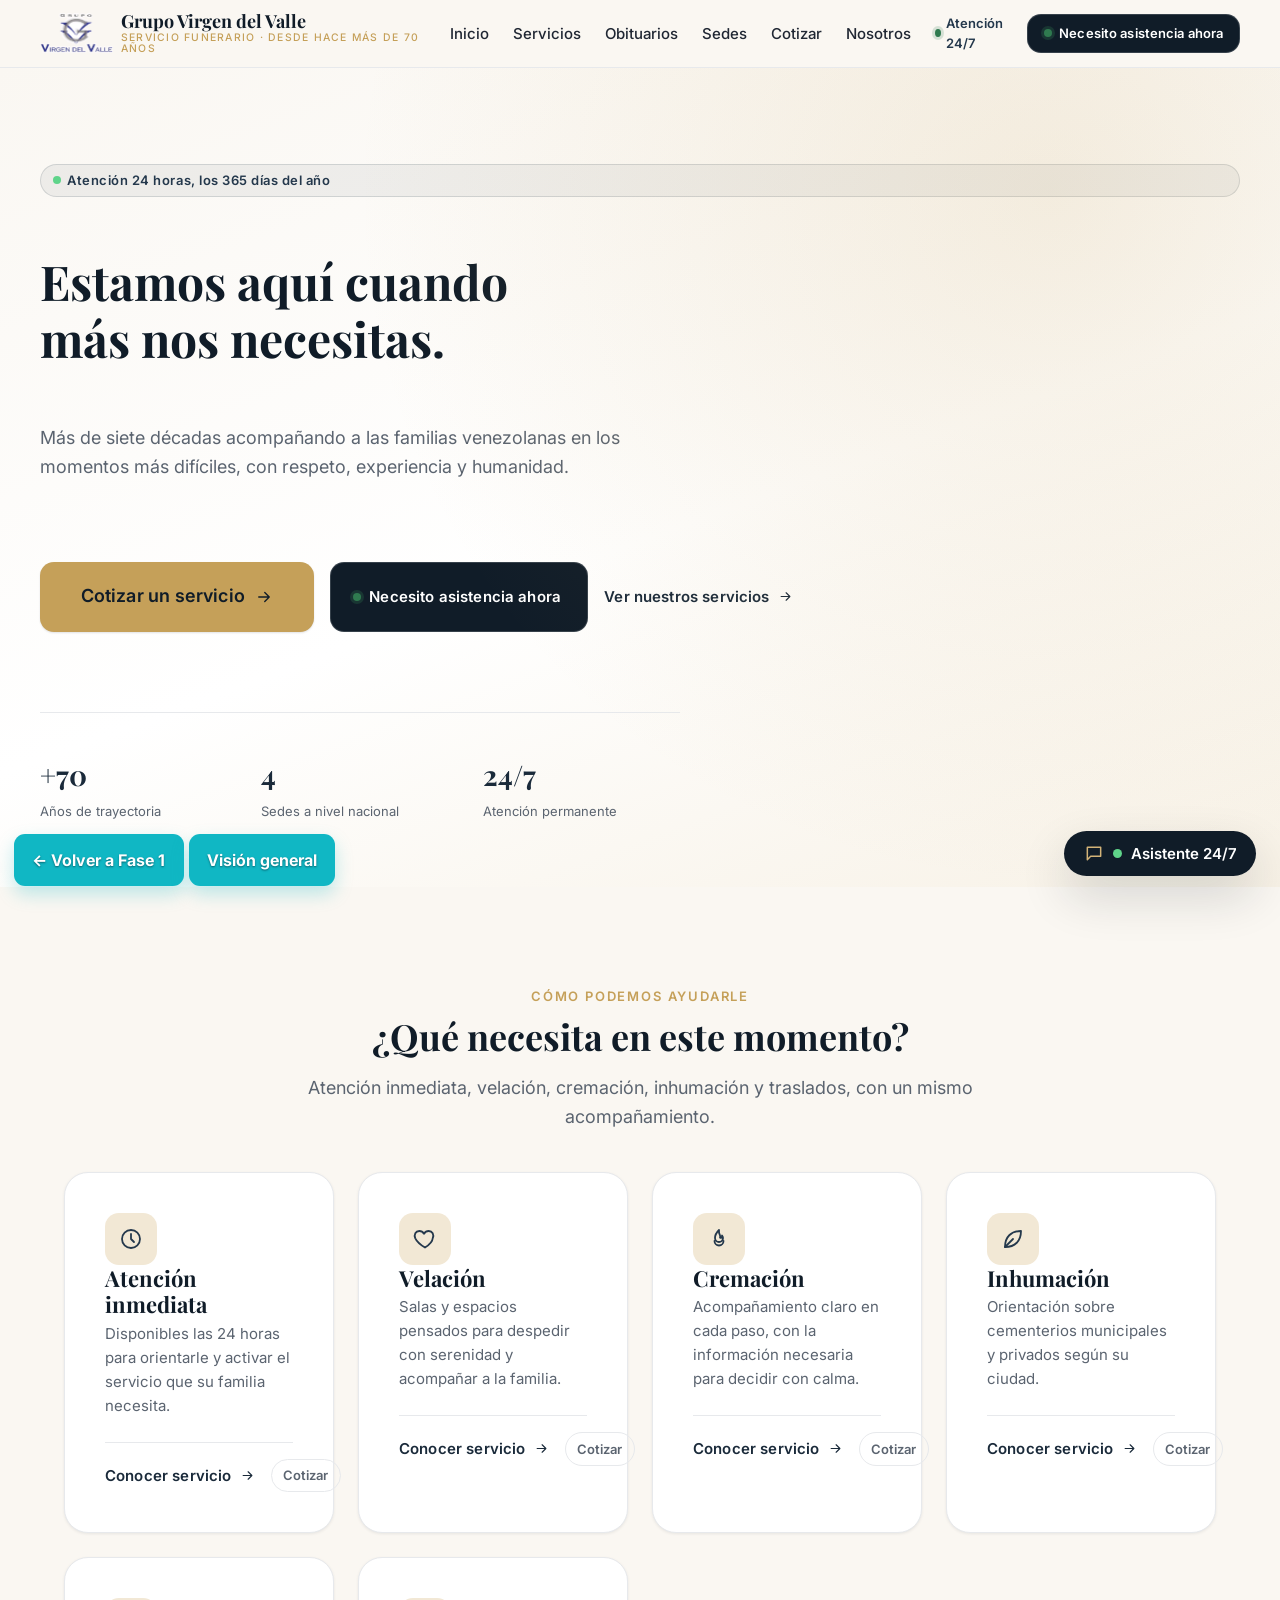
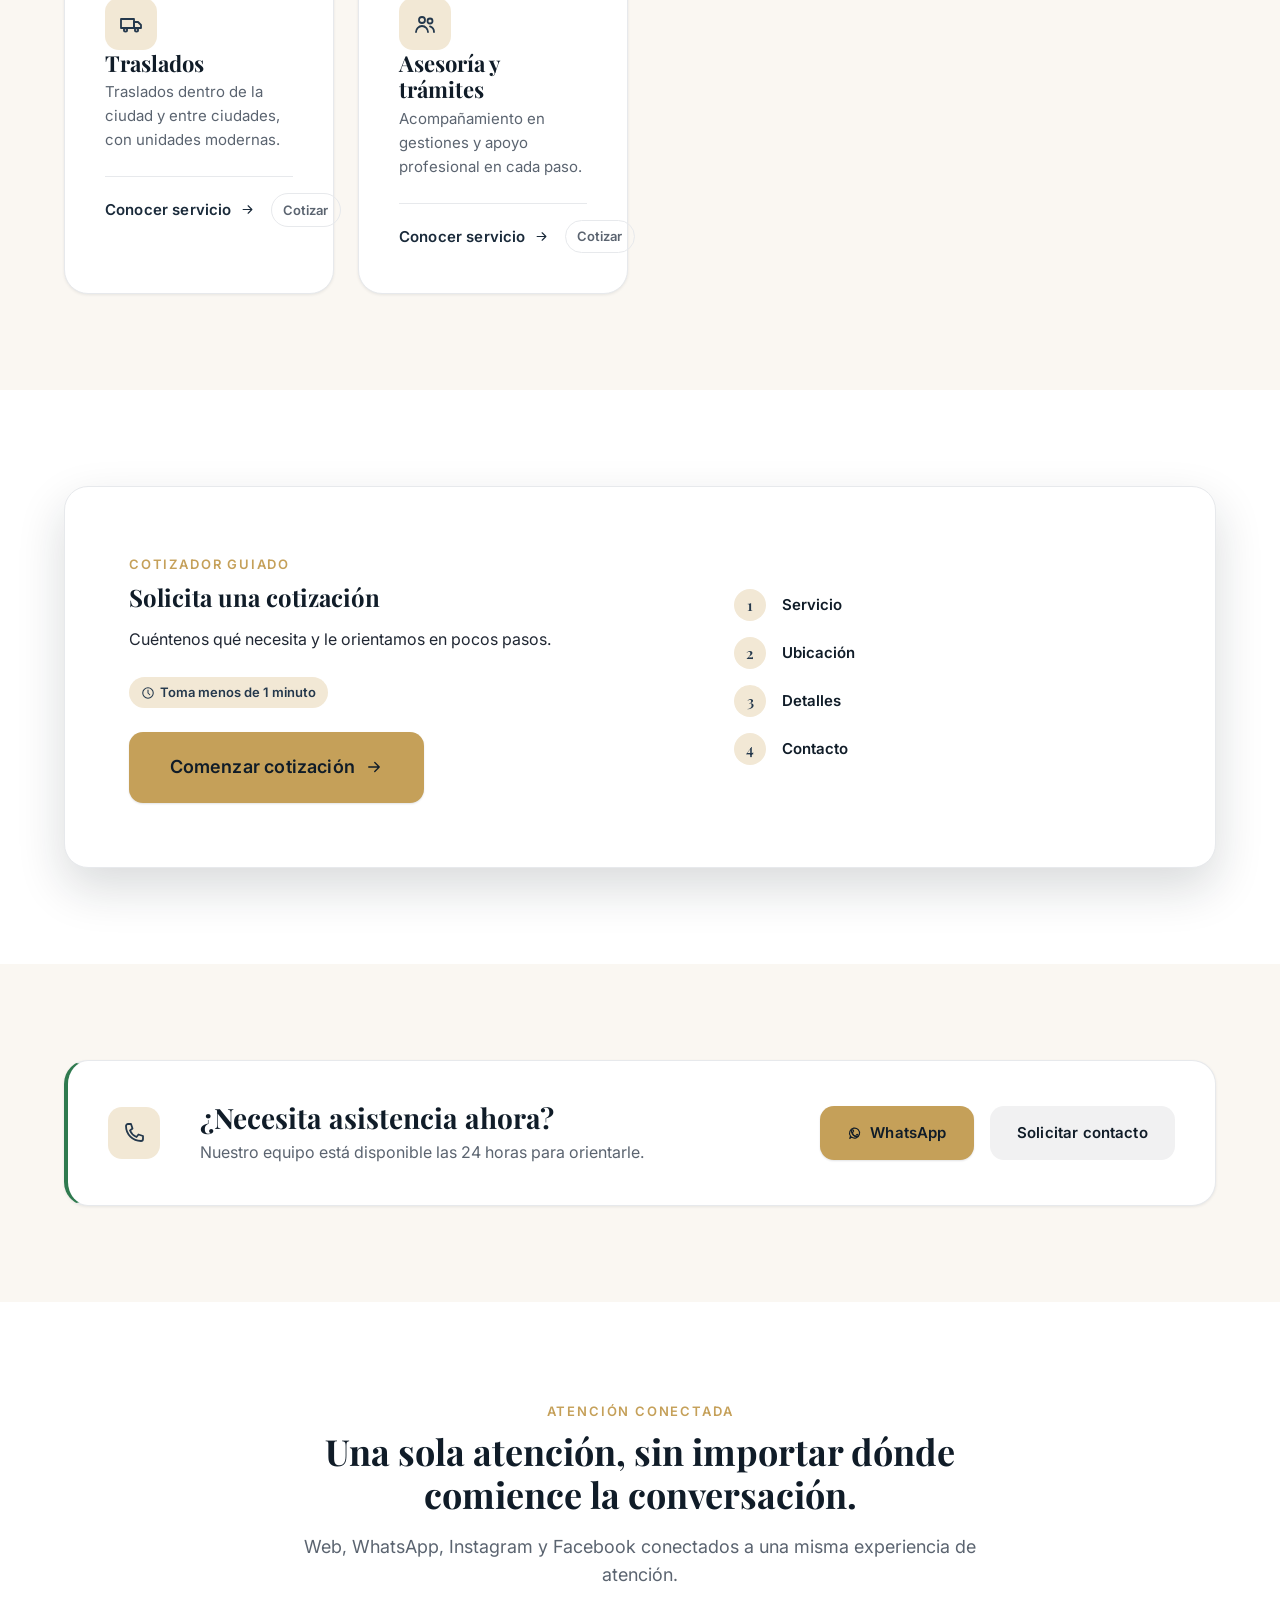
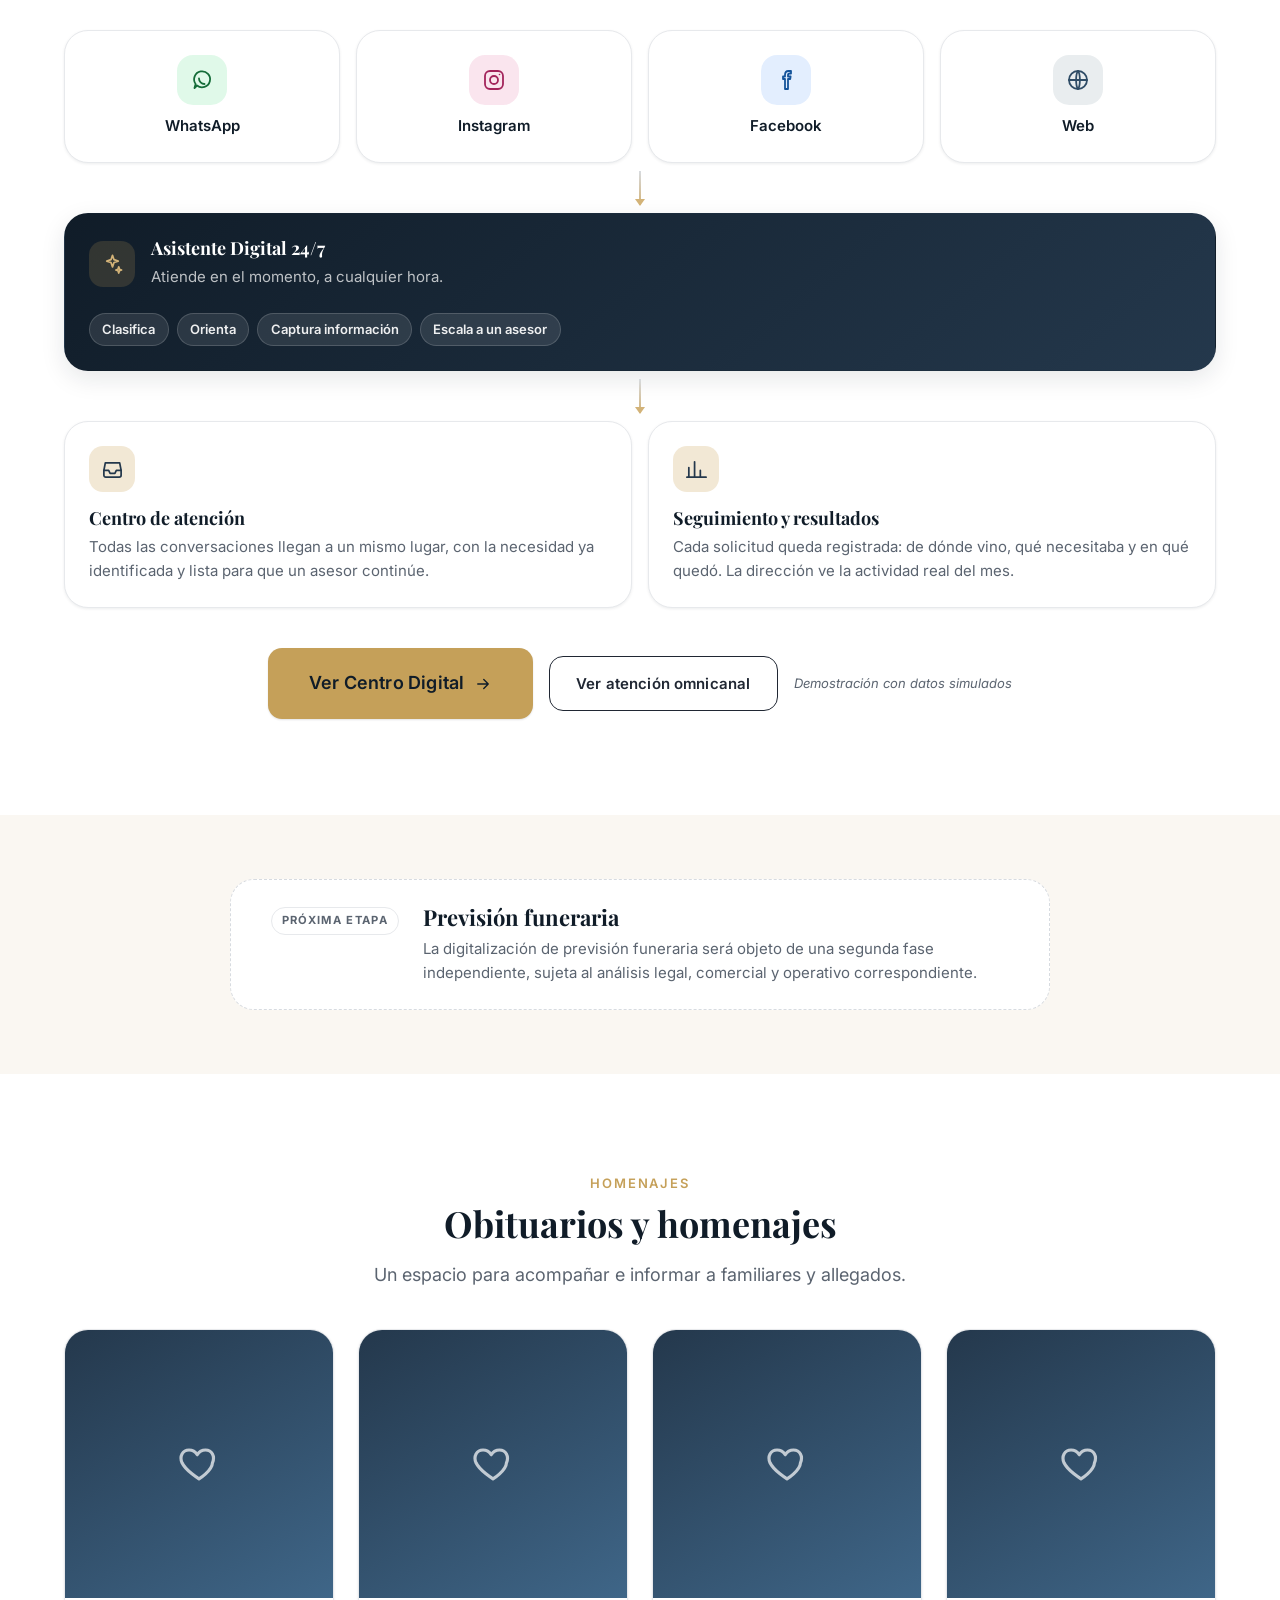
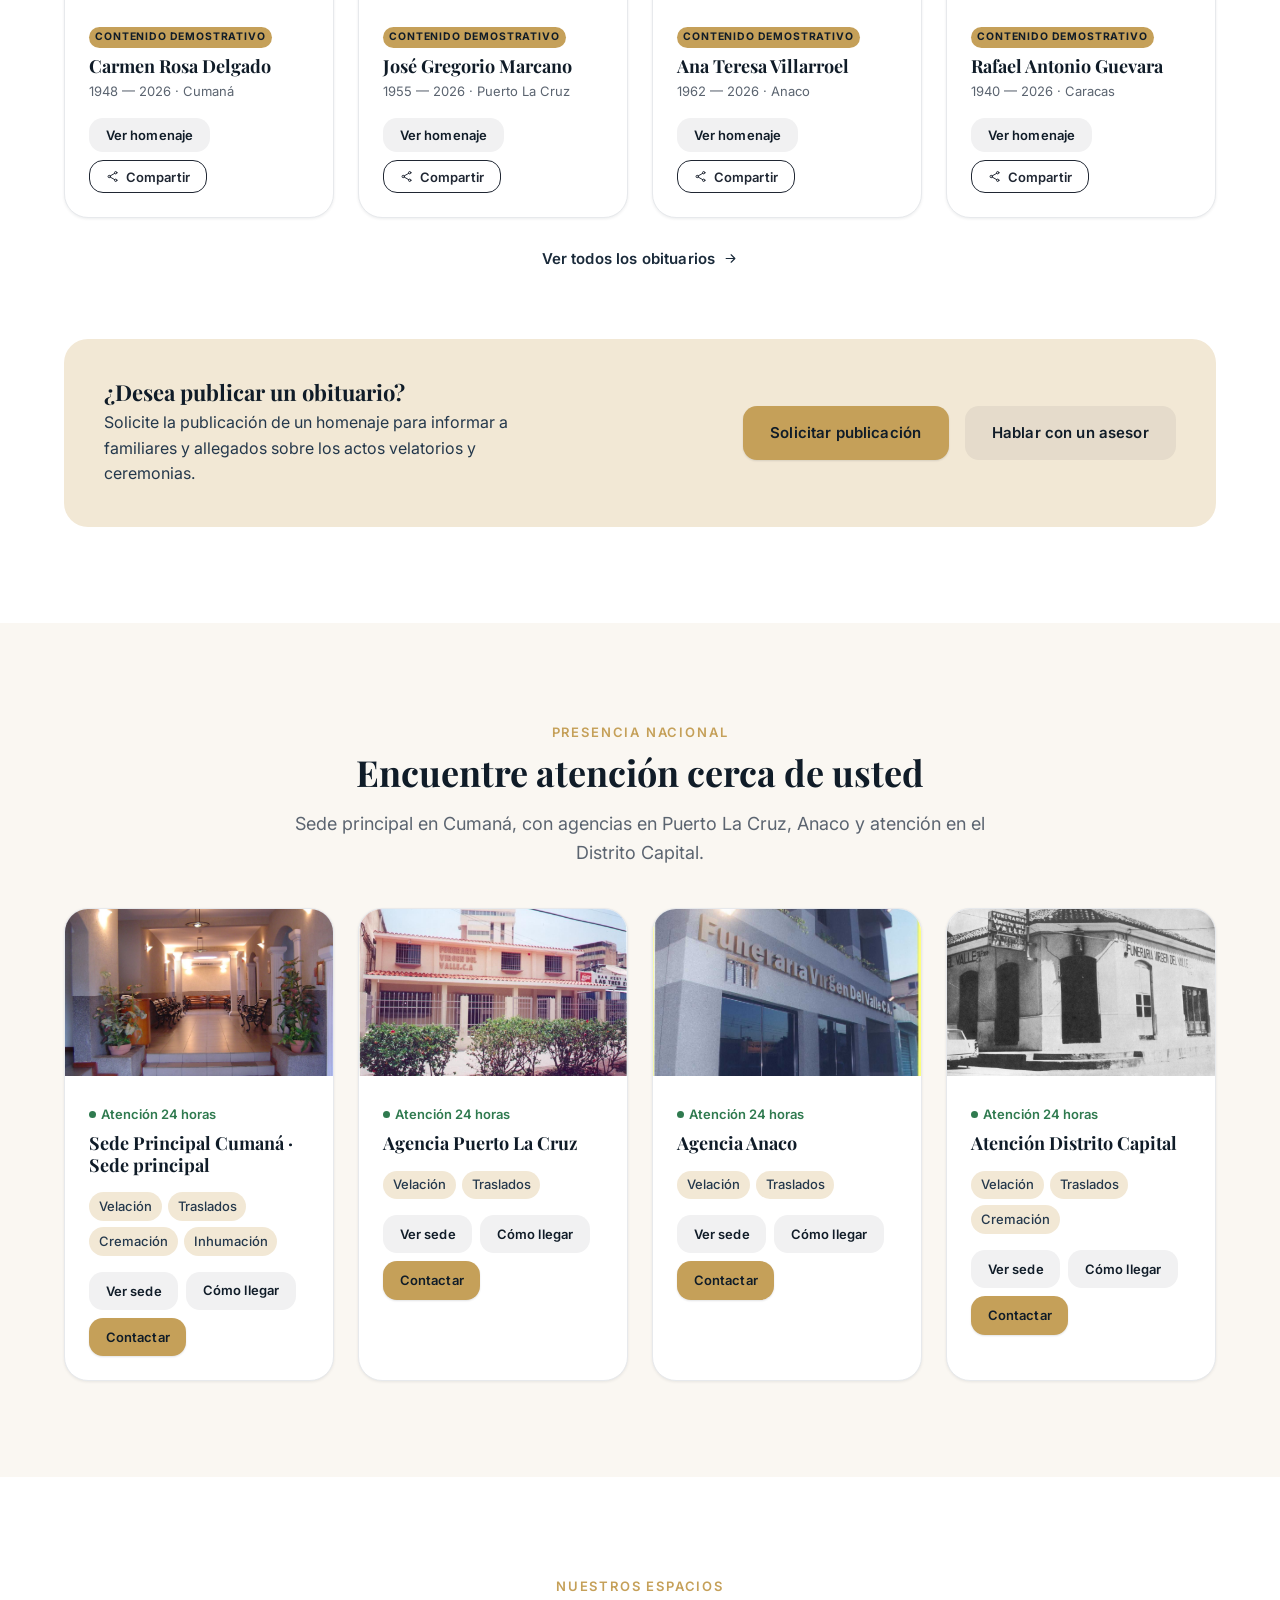
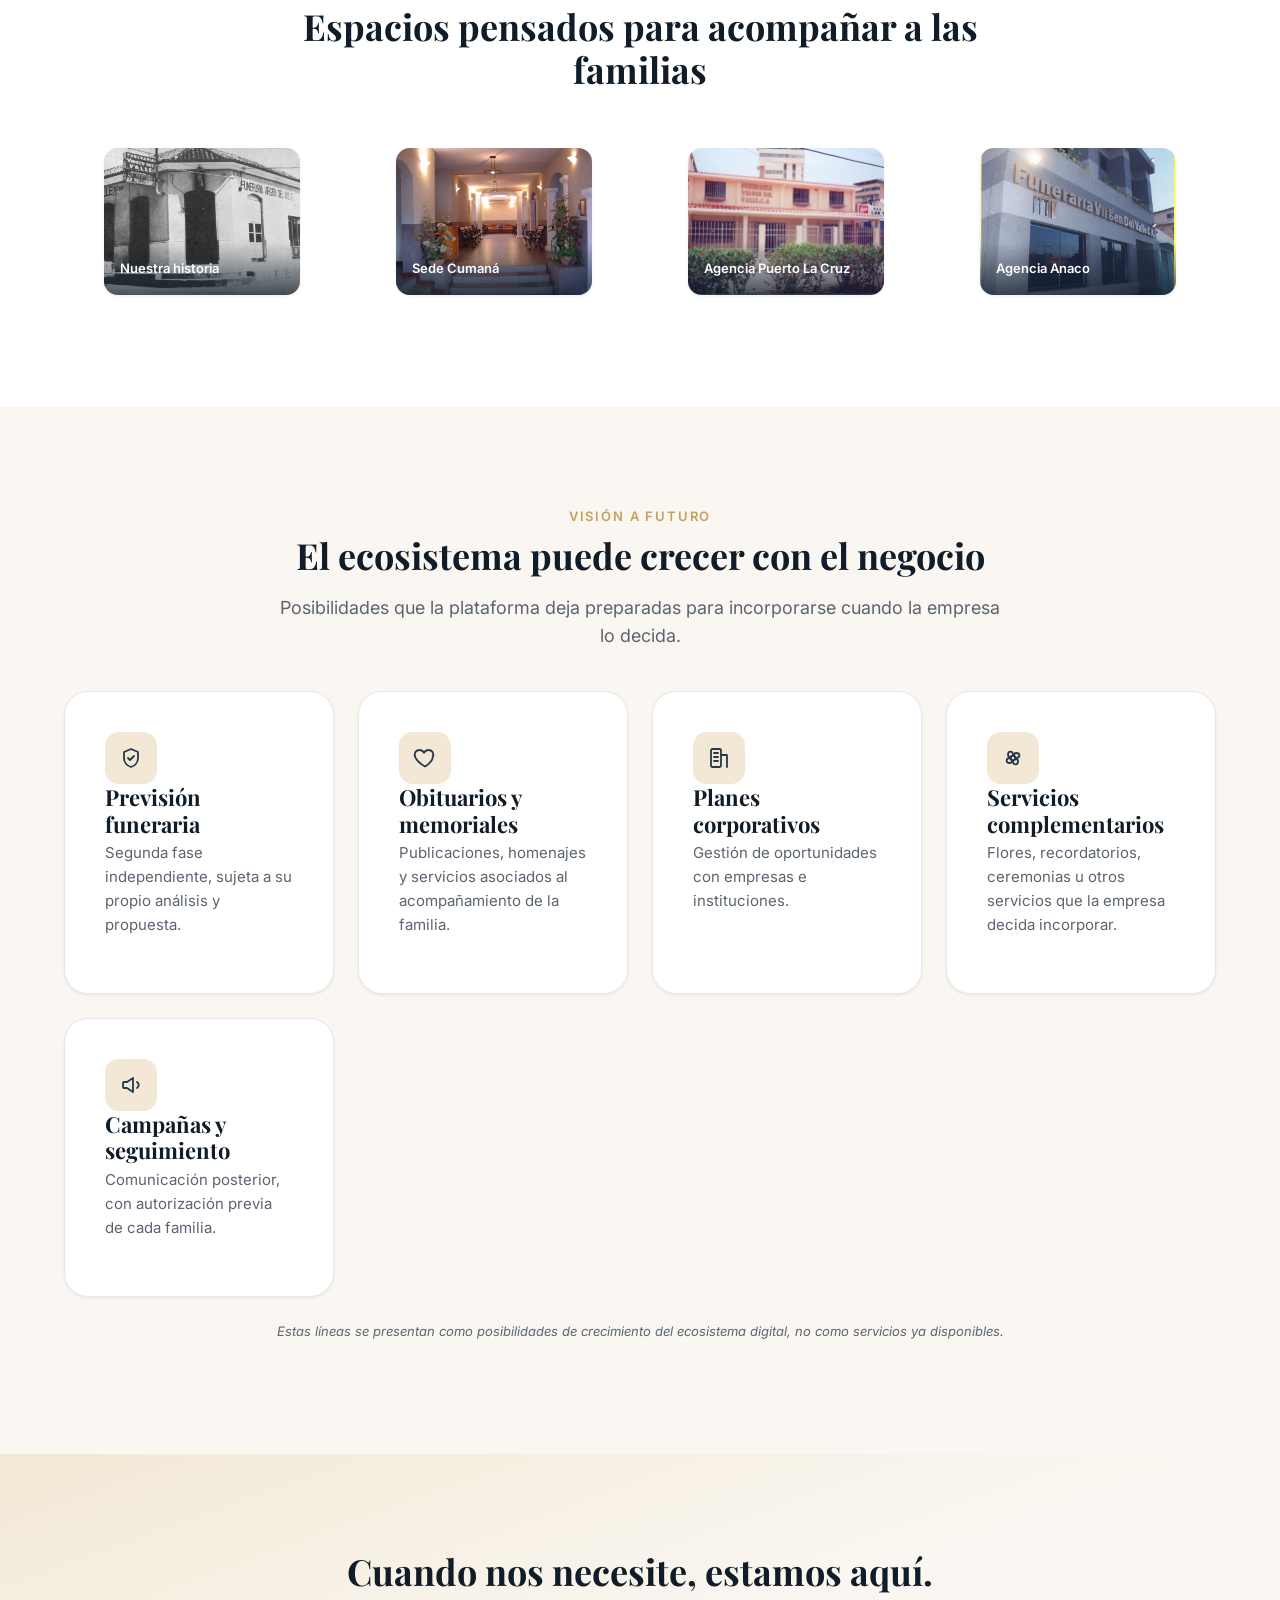
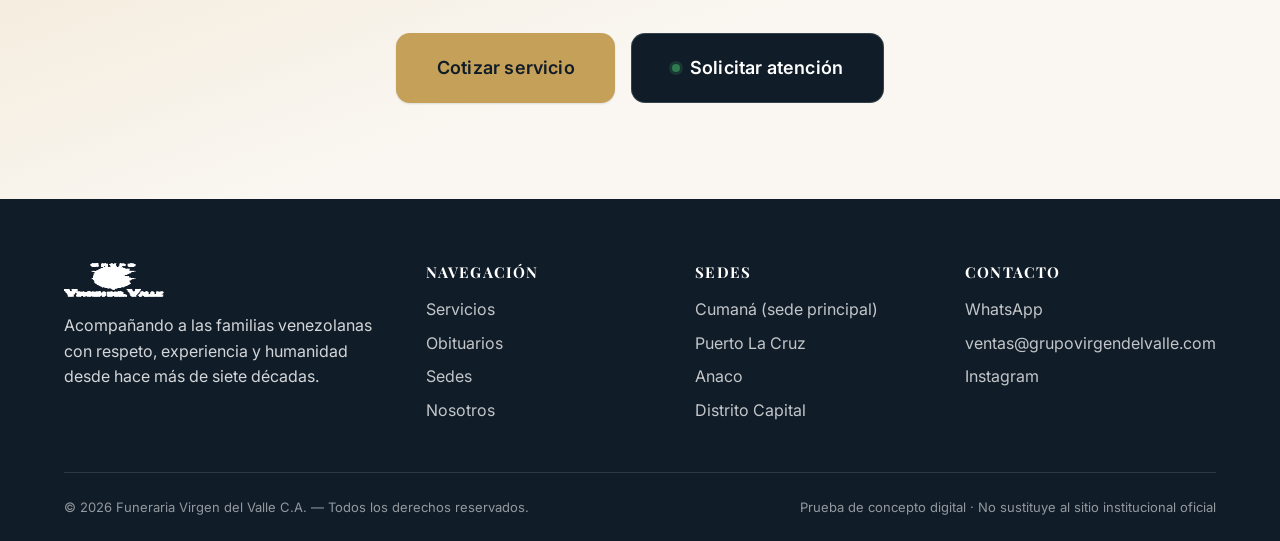
==== commit 725e04f9: "feat(proposal): restore integral client journey and pricing" ====
--- a/index.html
+++ b/index.html
@@ -5,6 +5,7 @@
   <meta name="viewport" content="width=device-width, initial-scale=1" />
   <title>Grupo Virgen del Valle | Acompañamiento funerario 24/7 en Venezuela</title>
   <meta name="description" content="Grupo Virgen del Valle: más de siete décadas acompañando a las familias venezolanas. Cotice en minutos, escríbanos por WhatsApp o solicite atención inmediata. Presencia en Caracas, Cumaná, Puerto La Cruz y Anaco." />
+  <meta name="robots" content="noindex, nofollow" />
   <link rel="canonical" href="https://elipsoftdev.github.io/grupo-virgen-del-valle-poc/" />
 
   <meta property="og:type" content="website" />
@@ -22,8 +23,14 @@
   <link rel="stylesheet" href="css/tokens.css" />
   <link rel="stylesheet" href="css/main.css" />
   <link rel="stylesheet" href="css/components.css" />
+  <link rel="stylesheet" href="css/propuesta-context.css" />
 </head>
 <body>
+  <div class="pcontext-bar" role="complementary" aria-label="Navegación de la propuesta">
+    <a class="pcontext-action--back" href="propuesta.html">← Volver a Fase 1</a>
+    <span aria-hidden="true">·</span>
+    <a class="pcontext-action--back" href="propuesta-integral.html">Visión general</a>
+  </div>
   <a class="skip-link" href="#main-content">Saltar al contenido principal</a>
 
   <header class="site-header">
--- a/css/main.css
+++ b/css/main.css
@@ -7,6 +7,8 @@
 
 html {
   scroll-behavior: smooth;
+  /* El menú móvil cerrado vive fuera de pantalla: no debe generar scroll lateral */
+  overflow-x: clip;
 }
 
 @media (prefers-reduced-motion: reduce) {
--- a/css/components.css
+++ b/css/components.css
@@ -1389,7 +1389,14 @@
 
 @media (max-width: 860px) {
   .quote-teaser {
-    grid-template-columns: 1fr;
+    grid-template-columns: minmax(0, 1fr);
+    padding: var(--space-lg) var(--space-md);
+    gap: var(--space-lg);
+  }
+
+  .quote-teaser__cta .btn {
+    white-space: normal;
+    width: 100%;
   }
 
   .obituary-request-banner {
@@ -1624,6 +1631,7 @@
 }
 
 .obituary-form-wrap fieldset {
+  min-width: 0; /* los fieldset usan min-content por defecto y desbordan en móvil */
   border: none;
   padding: 0;
   margin: 0 0 var(--space-lg);
@@ -1661,6 +1669,7 @@
 
 .field-group input[type="file"] {
   font-size: var(--fs-sm);
+  max-width: 100%;
 }
 
 .field-note {
--- a/css/propuesta-context.css
+++ b/css/propuesta-context.css
@@ -0,0 +1,515 @@
+/**
+ * Controles de navegación entre capítulos (Vision general / Fase 1 / Fase 2).
+ *
+ * Compartido por propuesta.html, propuesta-fase2.html, index.html y
+ * cotizar.html. No modifica ningun otro archivo CSS existente.
+ */
+
+.pnav__chapters {
+  display: flex;
+  justify-content: center;
+  align-items: center;
+  gap: 0.5em;
+  padding: 0.5em var(--space-md);
+  border-top: 1px solid var(--color-border);
+  background: var(--color-ivory);
+}
+
+.pnav__chapter-link {
+  text-decoration: none;
+  font-size: 0.78rem;
+  font-weight: 700;
+  color: var(--color-text-muted);
+  background: var(--color-surface);
+  border: 1px solid var(--color-border);
+  border-radius: var(--radius-pill);
+  padding: 0.4em 0.95em;
+  white-space: nowrap;
+  transition: color var(--duration-base) var(--ease-standard), border-color var(--duration-base) var(--ease-standard);
+}
+
+.pnav__chapter-link:hover {
+  color: var(--color-primary-strong);
+  border-color: var(--color-gold-500);
+}
+
+.pcontext-strip {
+  padding-top: var(--space-lg);
+  display: grid;
+  gap: 0.5em;
+  text-align: center;
+  color: var(--color-text-muted);
+  font-size: var(--fs-sm);
+}
+
+.pcontext-strip strong {
+  color: var(--color-primary-strong);
+}
+
+.pcontext-links {
+  display: flex;
+  justify-content: center;
+  align-items: center;
+  gap: 0.6em;
+  font-size: var(--fs-sm);
+}
+
+.pcontext-links a {
+  color: var(--color-navy-700);
+  font-weight: 600;
+  text-underline-offset: 3px;
+}
+
+.pcontext-links span {
+  color: var(--color-silver-300);
+}
+
+.pcontext-quicklinks {
+  margin-top: var(--space-md);
+  display: flex;
+  flex-wrap: wrap;
+  gap: 0.6em;
+}
+
+.pcontext-quicklinks a {
+  display: inline-flex;
+  align-items: center;
+  gap: 0.5em;
+  font-size: var(--fs-sm);
+  font-weight: 600;
+  color: var(--color-navy-700);
+  text-decoration: none;
+  background: var(--color-ivory);
+  border: 1px solid var(--color-border);
+  border-radius: var(--radius-pill);
+  padding: 0.6em 1.1em;
+  transition: border-color var(--duration-base) var(--ease-standard), background var(--duration-base) var(--ease-standard);
+}
+
+.pcontext-quicklinks a:hover {
+  border-color: var(--color-gold-500);
+  background: var(--color-surface);
+}
+
+.p-phase2__ctas {
+  display: flex;
+  flex-wrap: wrap;
+  gap: var(--space-sm);
+  margin-top: var(--space-md);
+}
+
+.pcontext-bar {
+  position: fixed;
+  left: 14px;
+  bottom: 14px;
+  z-index: 60;
+  display: flex;
+  align-items: center;
+  gap: 0.5em;
+  background: var(--color-navy-900);
+  color: rgba(255, 255, 255, 0.85);
+  border-radius: var(--radius-pill);
+  padding: 0.5em 0.55em 0.5em 0.9em;
+  box-shadow: 0 10px 24px rgba(16, 28, 40, 0.25);
+  font-size: 0.76rem;
+}
+
+.pcontext-bar a {
+  color: inherit;
+  text-decoration: none;
+  font-weight: 600;
+  padding: 0.3em 0.55em;
+  border-radius: var(--radius-pill);
+  transition: background var(--duration-base) var(--ease-standard);
+}
+
+.pcontext-bar a:hover,
+.pcontext-bar a:focus-visible {
+  background: rgba(255, 255, 255, 0.16);
+}
+
+.pcontext-bar span[aria-hidden="true"] {
+  color: rgba(255, 255, 255, 0.35);
+}
+
+@media (max-width: 560px) {
+  .pcontext-bar {
+    left: 10px;
+    bottom: 10px;
+    font-size: 0.7rem;
+  }
+}
+
+/* ------------------------------------------------------------------ */
+/* Gramática de acción: avanzar/explorar (violeta) vs volver (turquesa) */
+/*                                                                      */
+/* Clase adicional aplicada sobre controles de navegación ya existentes */
+/* (.btn, .pnav__chapter-link, .app-back-link, enlaces de cierre). No   */
+/* modifica .btn, main.css ni los tokens de marca — solo define estos   */
+/* dos colores de acción y los aplica donde corresponde.                */
+/* ------------------------------------------------------------------ */
+
+.pcontext-action--forward,
+.pcontext-action--back {
+  display: inline-flex;
+  align-items: center;
+  justify-content: center;
+  gap: 0.5em;
+  font-weight: 700;
+  text-decoration: none;
+  cursor: pointer;
+  border: none;
+  transition: transform 200ms ease, box-shadow 200ms ease, background-color 200ms ease, color 200ms ease;
+}
+
+.pcontext-action--forward {
+  background: #6857e5;
+  color: #ffffff;
+  box-shadow: 0 10px 22px rgba(104, 87, 229, 0.32);
+}
+
+.pcontext-action--forward:hover,
+.pcontext-action--forward:focus-visible {
+  background: #5746cf;
+  color: #ffffff;
+  transform: translateY(-2px);
+  box-shadow: 0 14px 26px rgba(87, 70, 207, 0.38);
+}
+
+.pcontext-action--back {
+  background: #10b7c4;
+  color: #ffffff;
+  box-shadow: 0 8px 18px rgba(16, 183, 196, 0.26);
+}
+
+.pcontext-action--back:hover,
+.pcontext-action--back:focus-visible {
+  background: #0799a6;
+  color: #ffffff;
+  transform: translateY(-2px);
+  box-shadow: 0 12px 22px rgba(7, 153, 166, 0.32);
+}
+
+.pcontext-action--forward:focus-visible,
+.pcontext-action--back:focus-visible {
+  outline: 3px solid rgba(255, 255, 255, 0.8);
+  outline-offset: 2px;
+}
+
+.pcontext-action--forward .icon,
+.pcontext-action--back .icon {
+  transition: transform 200ms ease;
+}
+
+.pcontext-action--forward:hover .icon,
+.pcontext-action--forward:focus-visible .icon {
+  transform: translateX(3px);
+}
+
+.pcontext-action--back:hover .icon,
+.pcontext-action--back:focus-visible .icon {
+  transform: translateX(-3px);
+}
+
+/* Controles que ya eran .btn: solo reciben color, peso y sombra;        */
+/* .btn ya aporta tamaño, padding y radio coherentes con la marca.       */
+.btn.pcontext-action--forward,
+.btn.pcontext-action--back {
+  border-color: transparent;
+}
+
+/* Controles compactos que aún no eran .btn (chips de navegación,        */
+/* accesos rápidos y enlaces de retorno en pie de sidebar/cierre).       */
+.pnav__chapter-link.pcontext-action--forward,
+.pnav__chapter-link.pcontext-action--back,
+.pcontext-quicklinks a.pcontext-action--forward,
+.app-back-link.pcontext-action--forward,
+.app-back-link.pcontext-action--back,
+.p-close__link.pcontext-action--forward,
+.p-close__link.pcontext-action--back {
+  min-height: 44px;
+  padding: 0.65em 1.2em;
+  border-radius: 11px;
+  font-size: 0.92rem;
+}
+
+/* .pcontext-quicklinks a ya trae fondo/borde propios (0,0,1,1); se      */
+/* repite aquí el color de acción con un selector igual de específico    */
+/* para que gane sobre esa regla de base. */
+.pcontext-quicklinks a.pcontext-action--forward {
+  color: #ffffff;
+  background: #6857e5;
+  border-color: transparent;
+}
+
+.pcontext-quicklinks a.pcontext-action--forward:hover,
+.pcontext-quicklinks a.pcontext-action--forward:focus-visible {
+  color: #ffffff;
+  background: #5746cf;
+  border-color: transparent;
+}
+
+/* Dentro de la hoja/índice móvil: fila más compacta, sin restructurar   */
+/* la lista existente. */
+.pnav__sheet a.pcontext-action--forward,
+.pnav__sheet a.pcontext-action--back {
+  min-height: 40px;
+  padding: 0.55em 1em;
+  border-radius: 10px;
+  border-bottom: none;
+  margin: 0.3em 0;
+  font-size: 0.85rem;
+}
+
+/* Franja de contexto (propuesta-fase2.html): enlaces de texto, no       */
+/* botones sólidos, para no duplicar visualmente el chip del header.     */
+.pcontext-links a {
+  color: #0799a6;
+  font-weight: 700;
+  text-decoration-thickness: 1px;
+}
+
+.pcontext-links a:hover,
+.pcontext-links a:focus-visible {
+  text-decoration-thickness: 2px;
+}
+
+@media (prefers-reduced-motion: reduce) {
+  .pcontext-action--forward,
+  .pcontext-action--back,
+  .pcontext-action--forward .icon,
+  .pcontext-action--back .icon {
+    transition: none;
+  }
+
+  .pcontext-action--forward:hover,
+  .pcontext-action--back:hover {
+    transform: none;
+  }
+
+  .pcontext-action--forward:hover .icon,
+  .pcontext-action--back:hover .icon {
+    transform: none;
+  }
+}
+
+/* Control flotante de retorno (index.html, cotizar.html): mismo         */
+/* lenguaje turquesa, sin rediseñar su forma o ubicación compacta.       */
+.pcontext-bar {
+  background: #10b7c4;
+}
+
+.pcontext-bar a:hover,
+.pcontext-bar a:focus-visible {
+  background: rgba(255, 255, 255, 0.22);
+}
+
+/* Botones de recorrido: tamaño táctil y contraste coherentes en todas las vistas. */
+.btn.pcontext-action--forward,
+.btn.pcontext-action--back,
+.pnav__chapter-link.pcontext-action--forward,
+.pnav__chapter-link.pcontext-action--back,
+.pcontext-quicklinks a.pcontext-action--forward,
+.app-back-link.pcontext-action--forward,
+.app-back-link.pcontext-action--back,
+.p-close__link.pcontext-action--forward,
+.p-close__link.pcontext-action--back,
+.pintegral-chapter__grid a.pcontext-action--forward,
+.pcontext-bar a.pcontext-action--back {
+  min-height: 52px;
+  padding: 0.75em 1.15em;
+  border-radius: 11px;
+  font-size: 1rem;
+  font-weight: 700;
+  line-height: 1.25;
+  white-space: normal;
+  text-align: center;
+}
+
+.btn.pcontext-action--forward,
+.pnav__chapter-link.pcontext-action--forward,
+.app-back-link.pcontext-action--forward,
+.p-close__link.pcontext-action--forward,
+.pintegral-chapter__grid a.pcontext-action--forward {
+  background: #6857e5;
+  color: #ffffff;
+  border-color: transparent;
+}
+
+.btn.pcontext-action--back,
+.pnav__chapter-link.pcontext-action--back,
+.app-back-link.pcontext-action--back,
+.p-close__link.pcontext-action--back,
+.pcontext-bar a.pcontext-action--back {
+  background: #10b7c4;
+  color: #ffffff;
+  border-color: transparent;
+  text-shadow: 0 1px 2px rgba(0, 34, 44, 0.55);
+}
+
+.btn.pcontext-action--forward:hover,
+.btn.pcontext-action--forward:focus-visible,
+.pnav__chapter-link.pcontext-action--forward:hover,
+.pnav__chapter-link.pcontext-action--forward:focus-visible,
+.app-back-link.pcontext-action--forward:hover,
+.app-back-link.pcontext-action--forward:focus-visible,
+.p-close__link.pcontext-action--forward:hover,
+.p-close__link.pcontext-action--forward:focus-visible,
+.pintegral-chapter__grid a.pcontext-action--forward:hover,
+.pintegral-chapter__grid a.pcontext-action--forward:focus-visible {
+  background: #5746cf;
+  color: #ffffff;
+  transform: translateY(-2px);
+  box-shadow: 0 14px 26px rgba(87, 70, 207, 0.38);
+}
+
+.btn.pcontext-action--back:hover,
+.btn.pcontext-action--back:focus-visible,
+.pnav__chapter-link.pcontext-action--back:hover,
+.pnav__chapter-link.pcontext-action--back:focus-visible,
+.app-back-link.pcontext-action--back:hover,
+.app-back-link.pcontext-action--back:focus-visible,
+.p-close__link.pcontext-action--back:hover,
+.p-close__link.pcontext-action--back:focus-visible,
+.pcontext-bar a.pcontext-action--back:hover,
+.pcontext-bar a.pcontext-action--back:focus-visible {
+  background: #0799a6;
+  color: #ffffff;
+  transform: translateY(-2px);
+  box-shadow: 0 12px 22px rgba(7, 153, 166, 0.32);
+}
+
+.pcontext-action--forward:focus-visible,
+.pcontext-action--back:focus-visible {
+  outline: 3px solid #172a43;
+  outline-offset: 3px;
+}
+
+.pintegral-chapter__grid a.pcontext-action--forward {
+  display: grid;
+  justify-items: start;
+  text-align: left;
+}
+
+.pintegral-chapter__grid a.pcontext-action--forward strong,
+.pintegral-chapter__grid a.pcontext-action--forward span {
+  color: #ffffff;
+}
+
+.pintegral-chapter__grid a.pcontext-action--forward span {
+  opacity: 0.9;
+}
+
+.pcontext-quicklinks a.pcontext-action--forward::after,
+.pintegral-chapter__grid a.pcontext-action--forward::after,
+.pintegral-chapter__ctas a.pcontext-action--forward:last-child::after,
+.pnav__sheet a.pcontext-action--forward::after {
+  content: "→";
+  display: inline-block;
+  font-size: 1.1em;
+  transition: transform 200ms ease;
+}
+
+.pintegral-chapter__grid a.pcontext-action--forward::after {
+  justify-self: end;
+}
+
+.pcontext-quicklinks a.pcontext-action--forward:hover::after,
+.pintegral-chapter__grid a.pcontext-action--forward:hover::after,
+.pintegral-chapter__ctas a.pcontext-action--forward:last-child:hover::after,
+.pnav__sheet a.pcontext-action--forward:hover::after {
+  transform: translateX(4px);
+}
+
+.pcontext-bar {
+  width: max-content;
+  max-width: calc(100vw - 20px);
+  padding: 0;
+  gap: 0.4em;
+  background: transparent;
+  box-shadow: none;
+}
+
+.pcontext-bar a.pcontext-action--back {
+  display: inline-flex;
+  box-shadow: 0 8px 18px rgba(16, 183, 196, 0.26);
+}
+
+.pcontext-bar span[aria-hidden="true"] {
+  display: none;
+}
+
+.pcontext-links a.pcontext-action--back {
+  min-height: 50px;
+  padding: 0.7em 1em;
+  border-radius: 11px;
+  background: #10b7c4;
+  color: #ffffff;
+  text-decoration: none;
+}
+
+.pcontext-links a.pcontext-action--back:hover,
+.pcontext-links a.pcontext-action--back:focus-visible {
+  background: #0799a6;
+  color: #ffffff;
+}
+
+.pnav__sheet a.pcontext-action--forward,
+.pnav__sheet a.pcontext-action--back {
+  min-height: 50px;
+  font-size: 1rem;
+}
+
+.p-price.p-price--single {
+  grid-template-columns: minmax(0, 1fr);
+}
+
+.p-pay__steps.p-pay__steps--split,
+.f2-pay__steps.f2-pay__steps--split {
+  grid-template-columns: repeat(2, minmax(0, 1fr));
+}
+
+@media (max-width: 560px) {
+  .pnav__chapters,
+  .pcontext-links {
+    flex-wrap: wrap;
+  }
+
+  .pcontext-bar {
+    right: 10px;
+  }
+
+  .pcontext-bar a.pcontext-action--back {
+    min-height: 50px;
+    padding: 0.65em 0.7em;
+    font-size: 0.875rem;
+  }
+
+  .p-pay__steps.p-pay__steps--split,
+  .f2-pay__steps.f2-pay__steps--split {
+    grid-template-columns: 1fr;
+  }
+}
+
+@media (prefers-reduced-motion: reduce) {
+  .pcontext-quicklinks a.pcontext-action--forward::after,
+  .pintegral-chapter__grid a.pcontext-action--forward::after,
+  .pintegral-chapter__ctas a.pcontext-action--forward:last-child::after,
+  .pnav__sheet a.pcontext-action--forward::after {
+    transition: none;
+  }
+
+  .pcontext-quicklinks a.pcontext-action--forward:hover::after,
+  .pintegral-chapter__grid a.pcontext-action--forward:hover::after,
+  .pintegral-chapter__ctas a.pcontext-action--forward:last-child:hover::after,
+  .pnav__sheet a.pcontext-action--forward:hover::after {
+    transform: none;
+  }
+
+  .pcontext-action--forward:hover,
+  .pcontext-action--back:hover,
+  .pcontext-action--forward:focus-visible,
+  .pcontext-action--back:focus-visible {
+    transform: none;
+  }
+}
